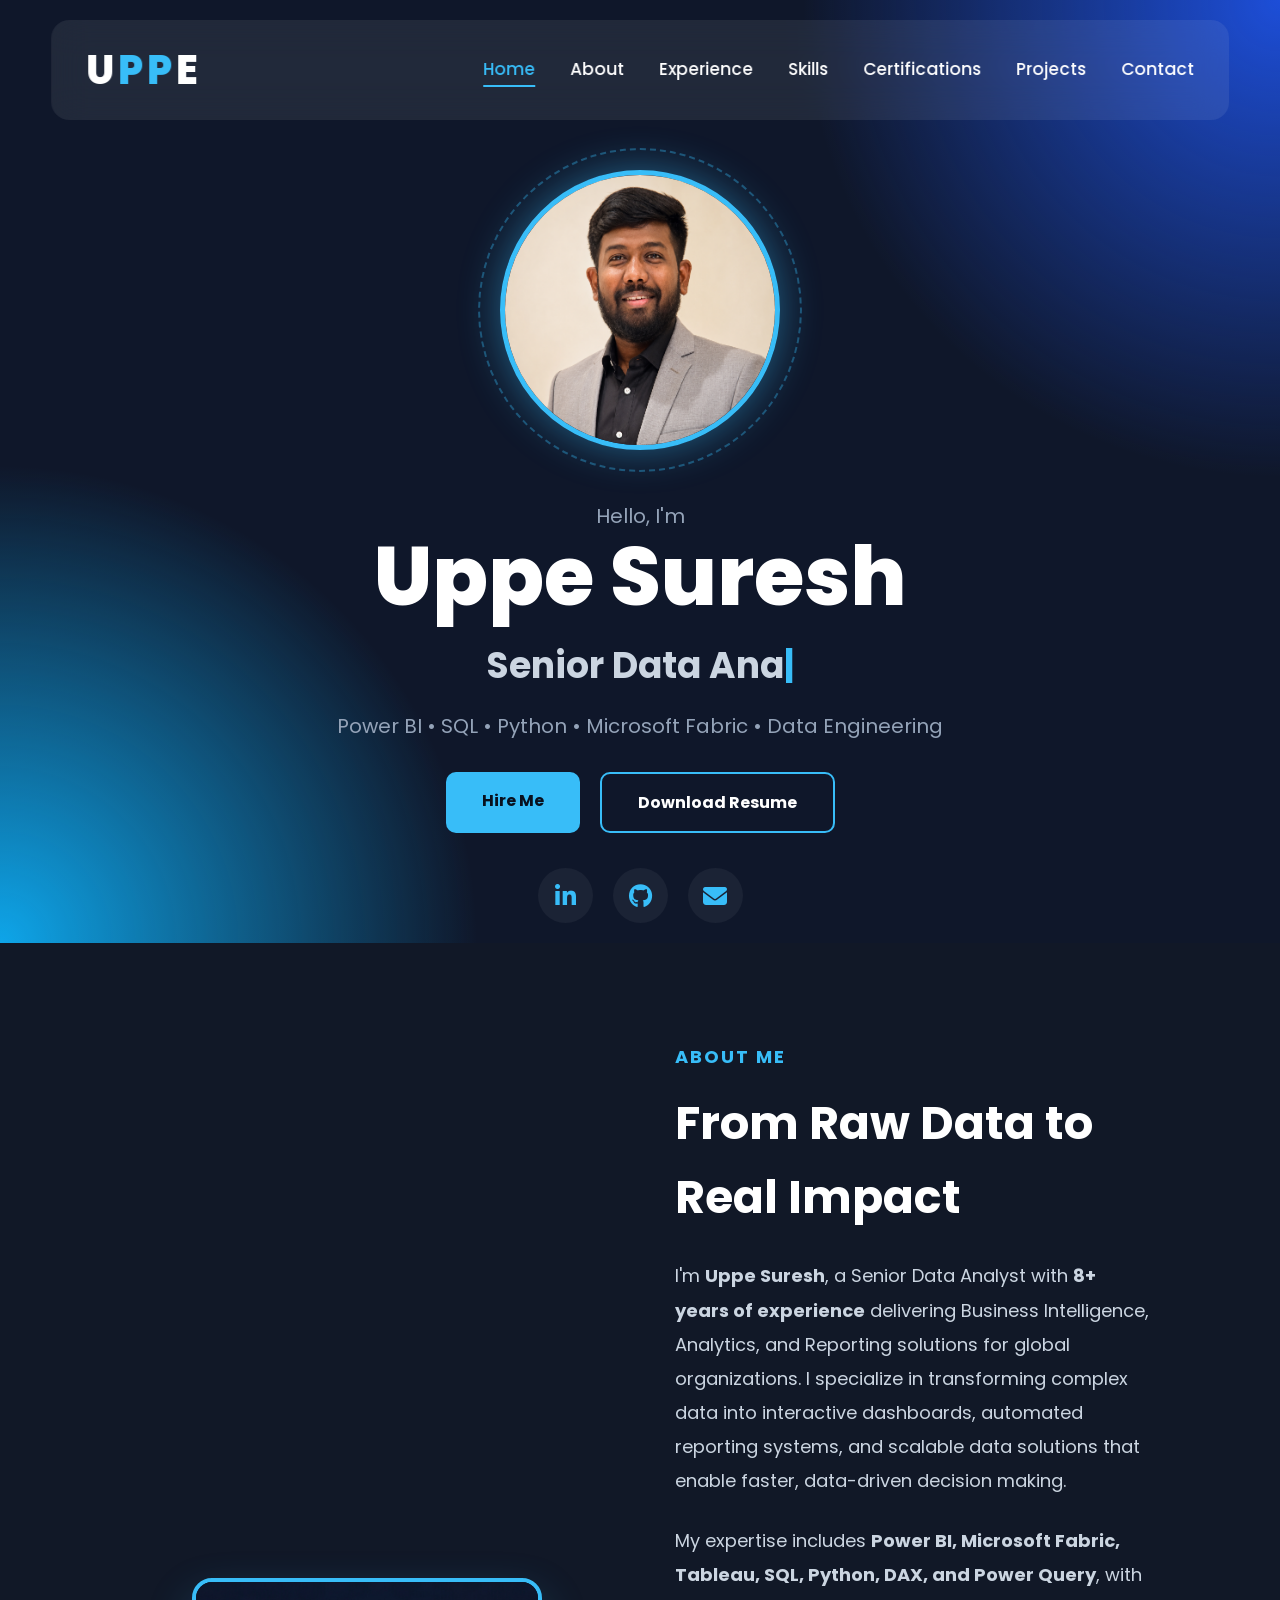
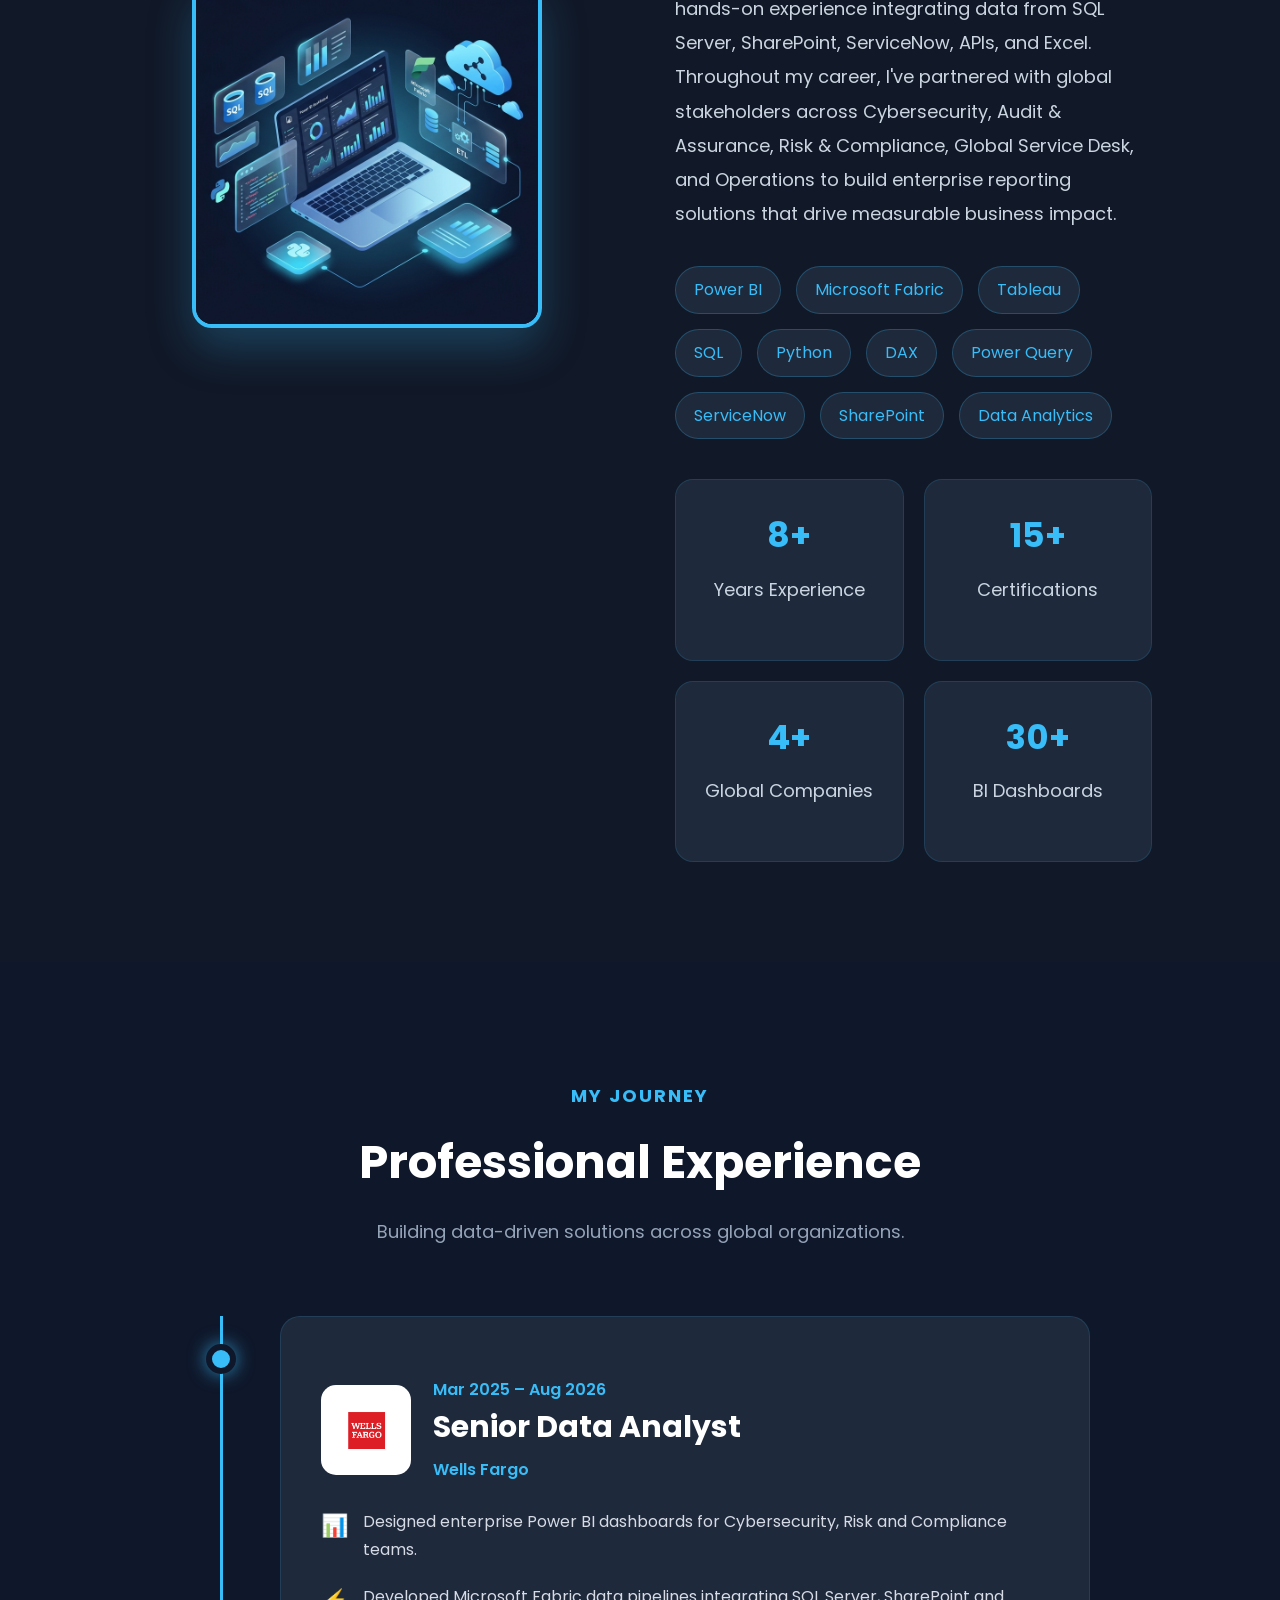
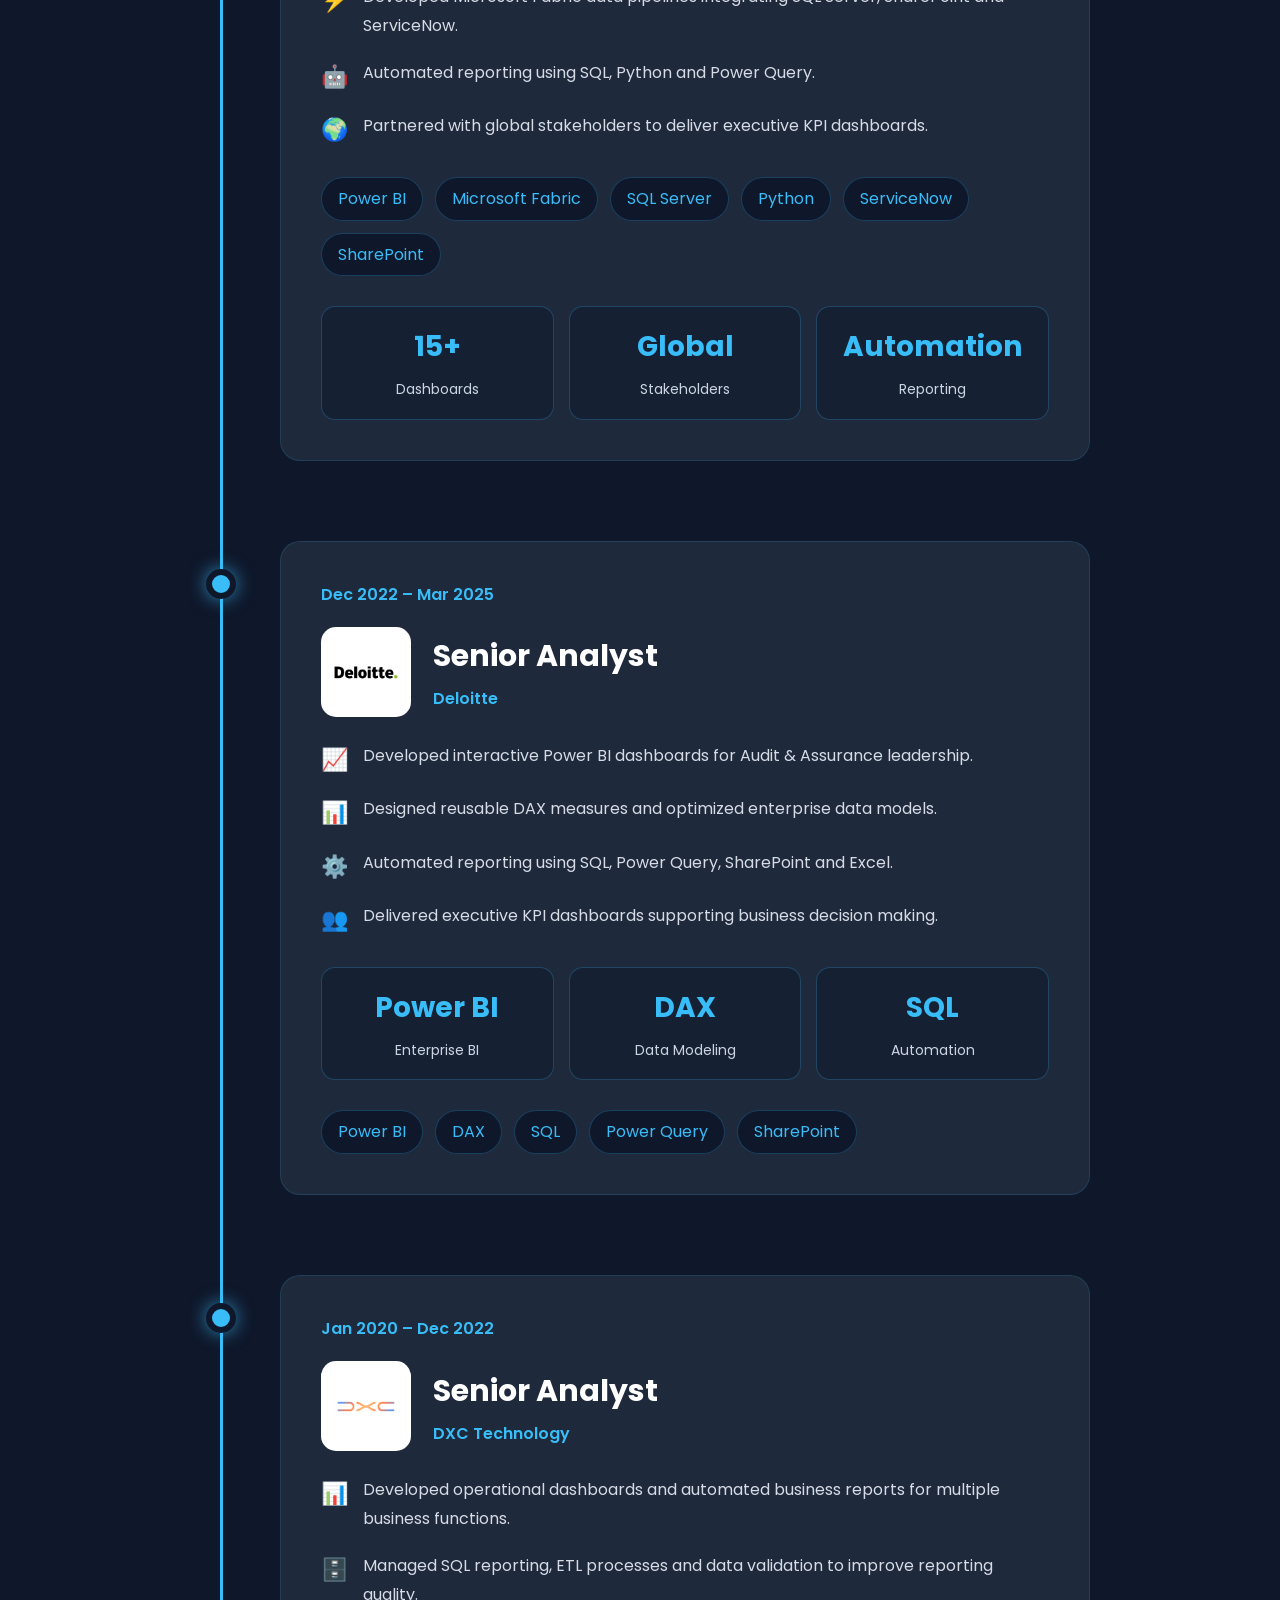
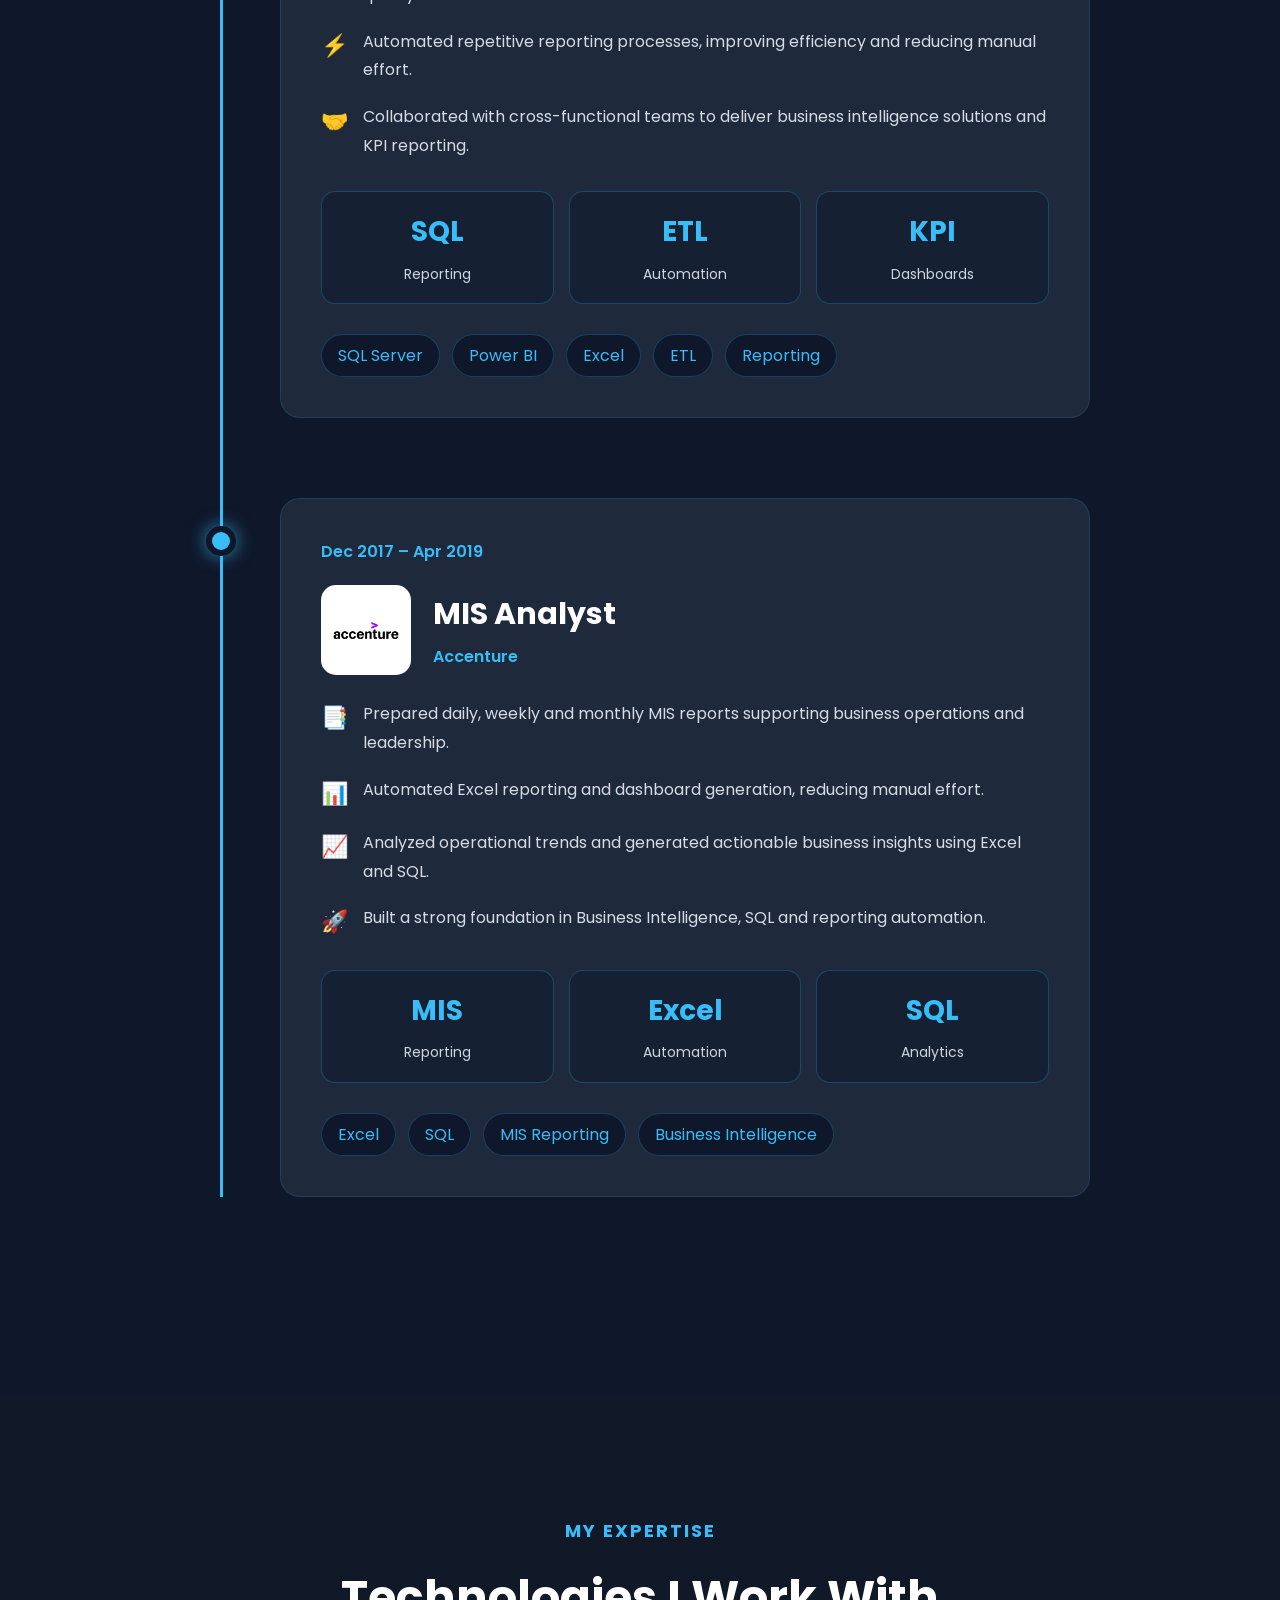
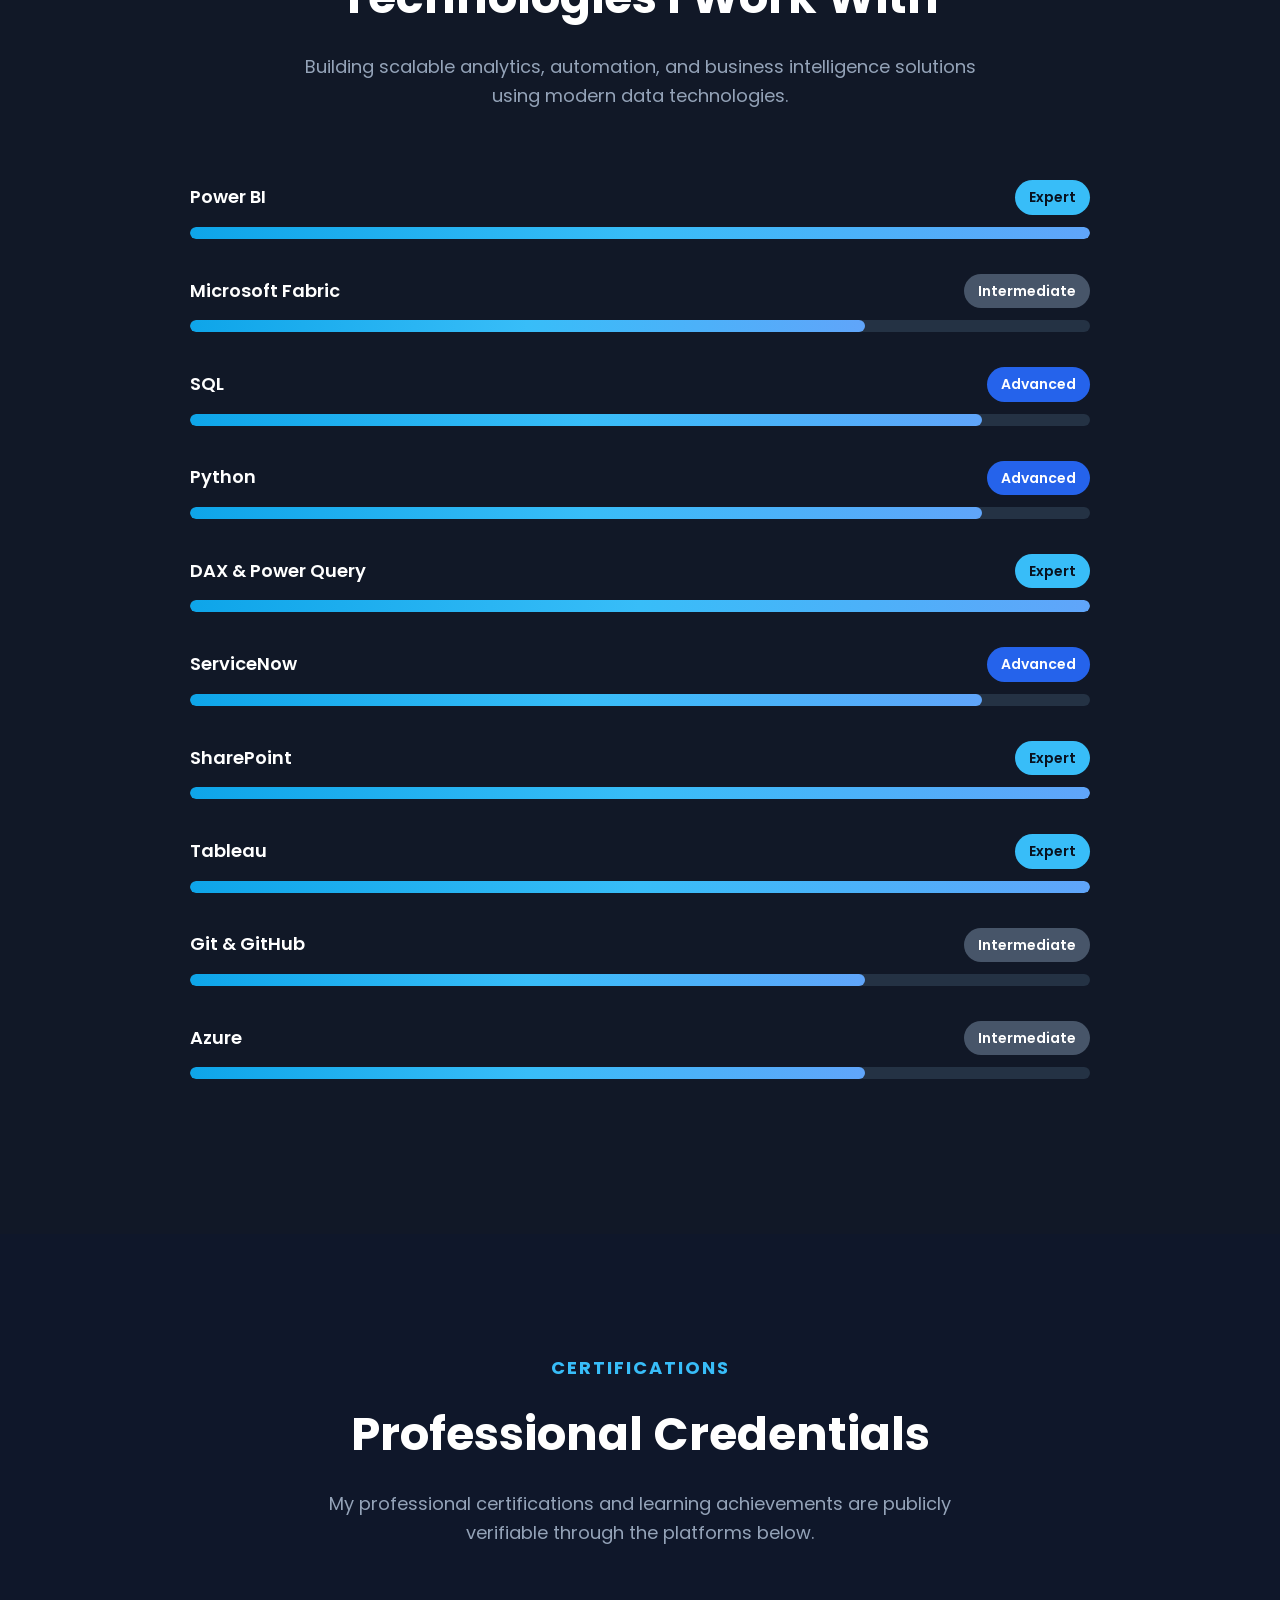
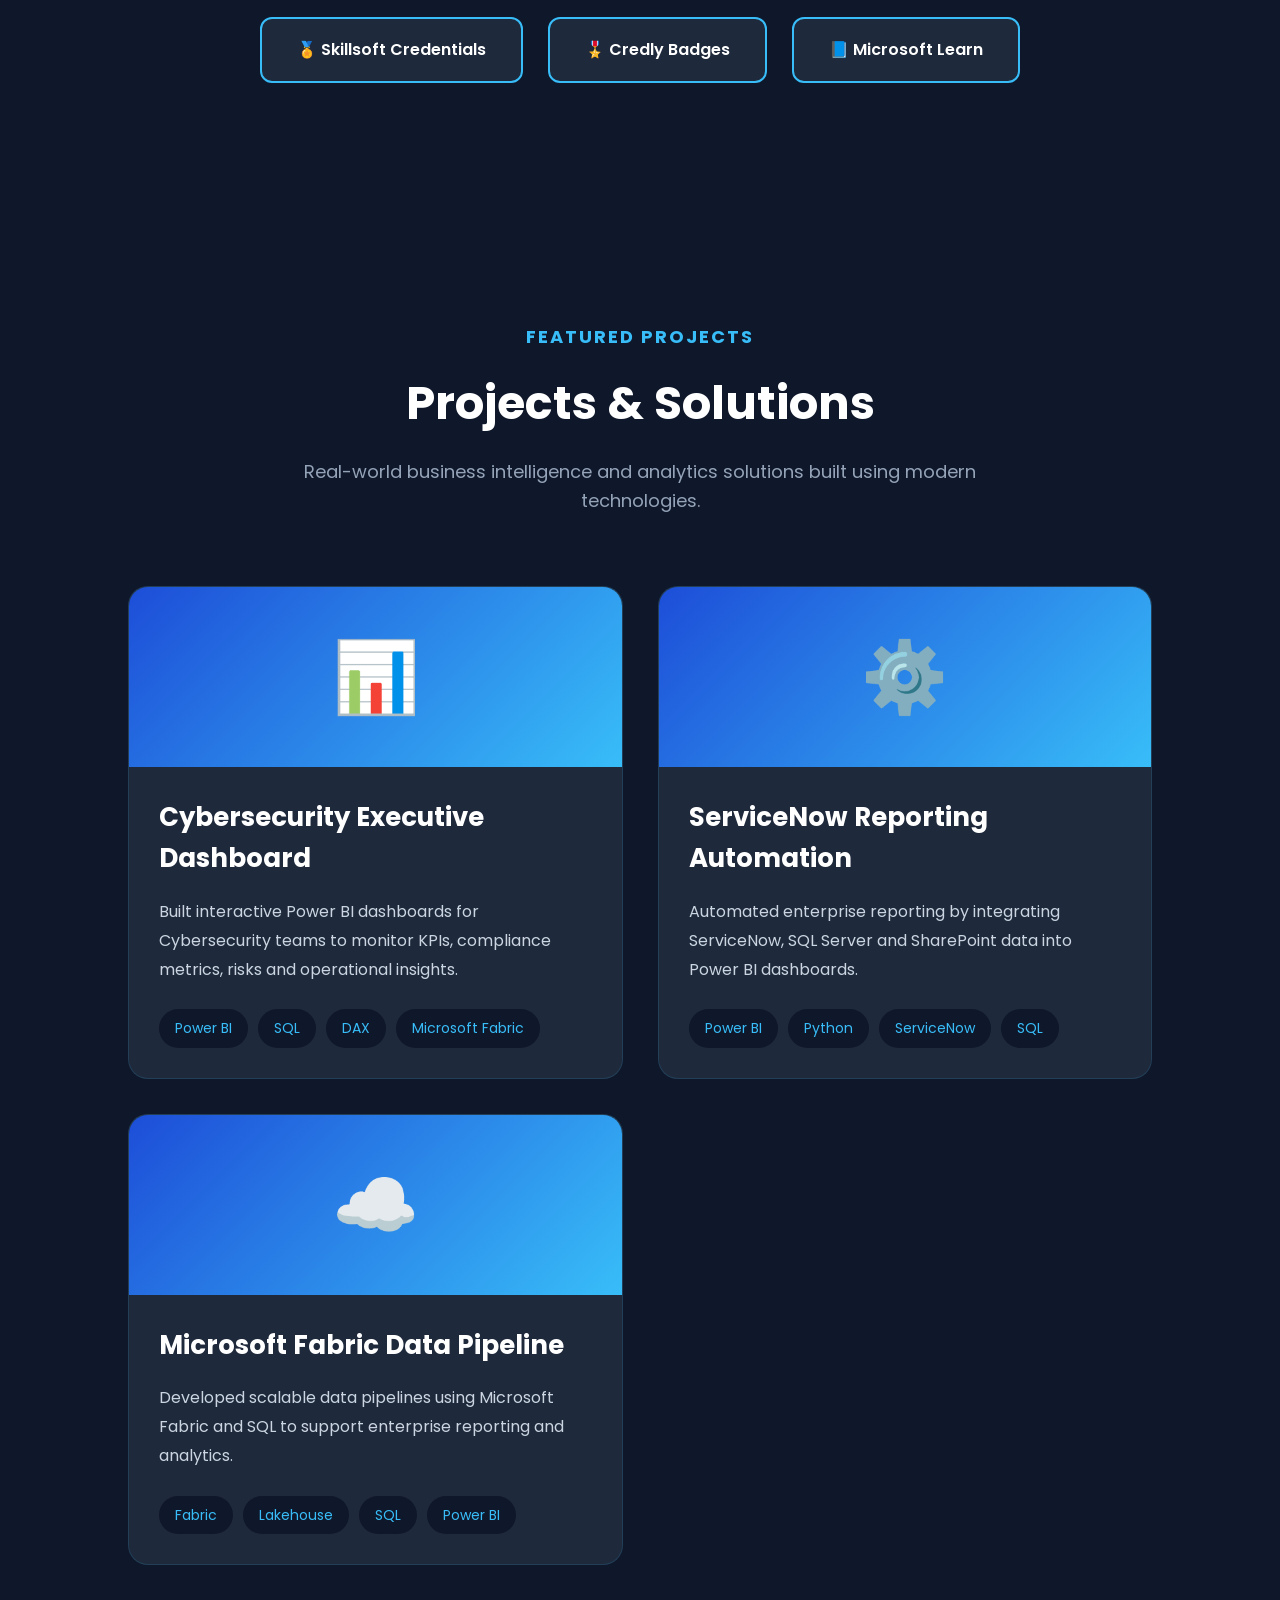
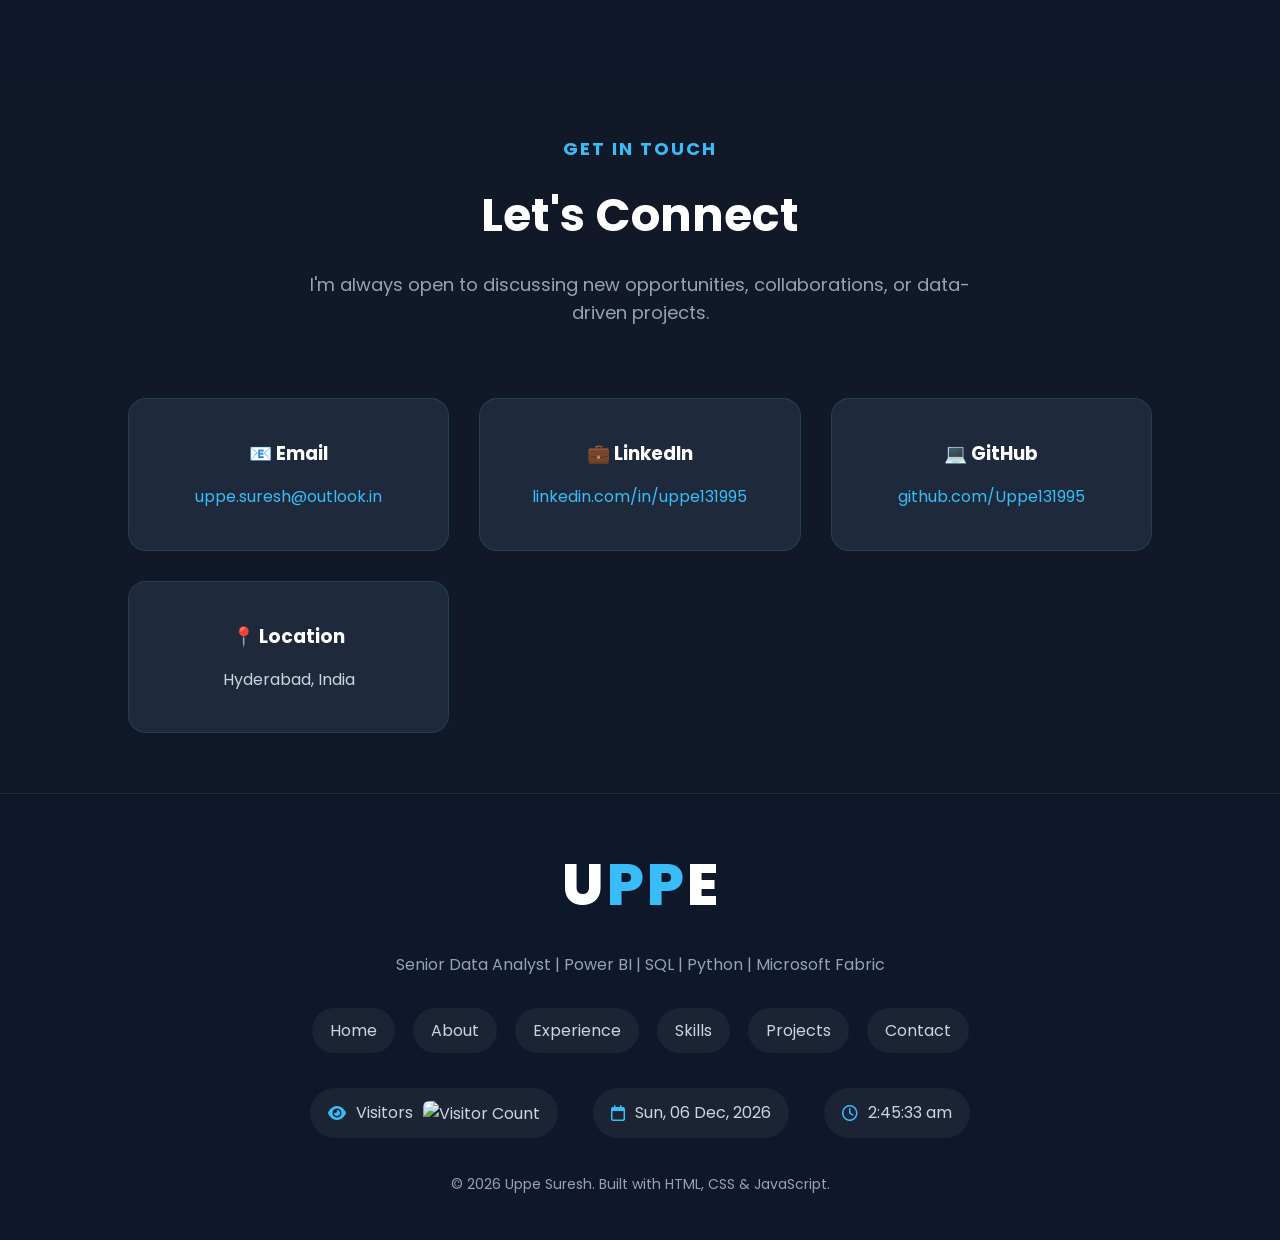
==== index.html @ 84dc4fab "Portfolio Version 2.0" ====
<!DOCTYPE html>
<html lang="en">

<head>
    <meta charset="UTF-8">
    <meta name="viewport" content="width=device-width, initial-scale=1.0">

    <title>Uppe Suresh | Senior Data Analyst | Power BI | SQL | Microsoft Fabric</title>

    <meta name="description" content="Portfolio of Uppe Suresh, Senior Data Analyst specializing in Power BI, SQL, Microsoft Fabric, Python, Tableau, and Business Intelligence.">
    <meta name="keywords" content="Power BI, SQL, Microsoft Fabric, Data Analyst, Python, Tableau, Portfolio">
    <meta name="author" content="Uppe Suresh">

    <link rel="preconnect" href="https://fonts.googleapis.com">
    <link rel="preconnect" href="https://fonts.gstatic.com" crossorigin>
    <link href="https://fonts.googleapis.com/css2?family=Poppins:wght@300;400;500;600;700;800&display=swap" rel="stylesheet">
    <link rel="stylesheet" href="https://cdn.jsdelivr.net/gh/devicons/devicon@latest/devicon.min.css">
    <link rel="stylesheet" href="assets/css/style.css">
    <link rel="stylesheet"
        href="https://cdnjs.cloudflare.com/ajax/libs/font-awesome/6.7.2/css/all.min.css">
    <link rel="stylesheet" href="assets/css/responsive.css">
    <link rel="icon" type="image/png" href="assets/images/favicon.png">

    <script src="assets/js/script.js" defer></script>
</head>

<body>

    <header id="home" class="hero">

        <nav class="navbar">

            <a href="#home" class="logo">

                <span class="letter">U</span>
                <span class="node">P</span>
                <span class="node">P</span>
                <span class="letter">E</span>

            </a>

            <ul class="nav-links">

                <li><a href="#home">Home</a></li>
                <li><a href="#about">About</a></li>
                <li><a href="#experience">Experience</a></li>
                <li><a href="#skills">Skills</a></li>
                <li><a href="#certifications">Certifications</a></li>
                <li><a href="#projects">Projects</a></li>
                <li><a href="#contact">Contact</a></li>

            </ul>
            
        </nav>

        <div class="hero-content">

            <div class="hero-image">
                <img src="assets/images/profile.png" alt="Uppe Suresh">
            </div>

            <div class="hero-text">

                <p>Hello, I'm</p>

                <h1>Uppe Suresh</h1>

                <h2>
                    <span id="typing"></span>
                </h2>
                <p>
                    Power BI • SQL • Python • Microsoft Fabric • Data Engineering
                </p>
            
                <div class="buttons">

                    <a href="#contact" class="btn">Hire Me</a>
                    <a href="assets/resume/Uppe_Suresh_Resume.pdf"
                    class="btn-outline"
                    download>
                    Download Resume
                    </a>

                </div>
                <div class="social-icons">

                    <a href="https://linkedin.com/in/uppe131995" target="_blank">
                        <i class="fab fa-linkedin-in"></i>
                    </a>

                    <a href="https://github.com/Uppe131995" target="_blank">
                        <i class="fab fa-github"></i>
                    </a>

                    <a href="mailto:uppe.suresh@outlook.in">
                        <i class="fas fa-envelope"></i>
                    </a>

                </div>

            </div>
        
        </div>

    </header>

    <section id="about" class="about">

        <div class="about-container">

            <div class="about-image">
                <img src="assets/images/about.png" alt="About">
            </div>

            <div class="about-content">

                <h5>ABOUT ME</h5>

                <h2>From Raw Data to Real Impact</h2>

                <p>
                    I'm <strong>Uppe Suresh</strong>, a Senior Data Analyst with <strong>8+ years of experience</strong> delivering Business Intelligence, Analytics, and Reporting solutions for global organizations. I specialize in transforming complex data into interactive dashboards, automated reporting systems, and scalable data solutions that enable faster, data-driven decision making.
                </p>

                <p>
                    My expertise includes <strong>Power BI, Microsoft Fabric, Tableau, SQL, Python, DAX, and Power Query</strong>, with hands-on experience integrating data from SQL Server, SharePoint, ServiceNow, APIs, and Excel. Throughout my career, I've partnered with global stakeholders across Cybersecurity, Audit & Assurance, Risk & Compliance, Global Service Desk, and Operations to build enterprise reporting solutions that drive measurable business impact.
                </p>

                <div class="skill-tags">

                    <span>Power BI</span>
                    <span>Microsoft Fabric</span>
                    <span>Tableau</span>
                    <span>SQL</span>
                    <span>Python</span>
                    <span>DAX</span>
                    <span>Power Query</span>
                    <span>ServiceNow</span>
                    <span>SharePoint</span>
                    <span>Data Analytics</span>

                </div>

                <div class="stats">

                    <div class="stat-card">
                        <h3 class="counter" data-target="8">0</h3>
                        <p>Years Experience</p>
                    </div>

                    <div class="stat-card">
                        <h3 class="counter" data-target="15">0</h3>
                        <p>Certifications</p>
                    </div>

                    <div class="stat-card">
                        <h3 class="counter" data-target="4">0</h3>
                        <p>Global Companies</p>
                    </div>

                    <div class="stat-card">
                        <h3 class="counter" data-target="30">0</h3>
                        <p>BI Dashboards</p>
                    </div>

                </div>

                </div>

                </div>

            </div>

        </div>

    </section>

        <!-- =========================
         EXPERIENCE
    ========================== -->

    <section id="experience" class="experience">

        <div class="section-title">

            <h5>MY JOURNEY</h5>

            <h2>Professional Experience</h2>

            <p>
                Building data-driven solutions across global organizations.
            </p>

        </div>

        <div class="timeline">

            <!-- Wells Fargo -->

            <div class="timeline-item">

                <div class="timeline-dot"></div>

                <div class="timeline-content">

                    <div class="company-header">

                        <img src="assets/images/companies/wellsfargo.png"
                            alt="Wells Fargo"
                            class="company-logo">

                        <div>

                            <span class="timeline-date">
                                Mar 2025 – Aug 2026
                            </span>

                            <h3>Senior Data Analyst</h3>

                            <h4>Wells Fargo</h4>

                        </div>

                    </div>

                    <div class="experience-points">

                        <div class="exp-point">

                            <span>📊</span>

                            <p>
                                Designed enterprise Power BI dashboards for Cybersecurity,
                                Risk and Compliance teams.
                            </p>

                        </div>

                        <div class="exp-point">

                            <span>⚡</span>

                            <p>
                                Developed Microsoft Fabric data pipelines integrating
                                SQL Server, SharePoint and ServiceNow.
                            </p>

                        </div>

                        <div class="exp-point">

                            <span>🤖</span>

                            <p>
                                Automated reporting using SQL, Python and Power Query.
                            </p>

                        </div>

                        <div class="exp-point">

                            <span>🌍</span>

                            <p>
                                Partnered with global stakeholders to deliver executive KPI dashboards.
                            </p>

                        </div>

                    </div>

                    <div class="tech-stack">

                        <span>Power BI</span>
                        <span>Microsoft Fabric</span>
                        <span>SQL Server</span>
                        <span>Python</span>
                        <span>ServiceNow</span>
                        <span>SharePoint</span>

                    </div>

                    <div class="experience-highlights">

                        <div class="highlight-card">

                            <h3>15+</h3>

                            <p>Dashboards</p>

                        </div>

                        <div class="highlight-card">

                            <h3>Global</h3>

                            <p>Stakeholders</p>

                        </div>

                        <div class="highlight-card">

                            <h3>Automation</h3>

                            <p>Reporting</p>

                        </div>

                    </div>

                </div>

            </div>

            <!-- Deloitte -->

            <div class="timeline-item">

                <div class="timeline-dot"></div>

                <div class="timeline-content">

                    <span class="timeline-date">
                        Dec 2022 – Mar 2025
                    </span>

                    <div class="company-header">

                        <img src="assets/images/companies/deloitte.png"
                            alt="Deloitte"
                            class="company-logo">

                        <div>

                            <h3>Senior Analyst</h3>

                            <h4>Deloitte</h4>

                        </div>

                    </div>

                    <div class="experience-points">

                        <div class="exp-point">

                            <span>📈</span>

                            <p>
                                Developed interactive Power BI dashboards for
                                Audit & Assurance leadership.
                            </p>

                        </div>

                        <div class="exp-point">

                            <span>📊</span>

                            <p>
                                Designed reusable DAX measures and optimized
                                enterprise data models.
                            </p>

                        </div>

                        <div class="exp-point">

                            <span>⚙️</span>

                            <p>
                                Automated reporting using SQL, Power Query,
                                SharePoint and Excel.
                            </p>

                        </div>

                        <div class="exp-point">

                            <span>👥</span>

                            <p>
                                Delivered executive KPI dashboards supporting
                                business decision making.
                            </p>

                        </div>

                    </div>

                    <div class="experience-highlights">

                        <div class="highlight-card">

                            <h3>Power BI</h3>

                            <p>Enterprise BI</p>

                        </div>

                        <div class="highlight-card">

                            <h3>DAX</h3>

                            <p>Data Modeling</p>

                        </div>

                        <div class="highlight-card">

                            <h3>SQL</h3>

                            <p>Automation</p>

                        </div>

                    </div>

                    <div class="tech-stack">

                        <span>Power BI</span>
                        <span>DAX</span>
                        <span>SQL</span>
                        <span>Power Query</span>
                        <span>SharePoint</span>

                    </div>

                </div>

            </div>

            <!-- DXC Technology -->

            <div class="timeline-item">

                <div class="timeline-dot"></div>

                <div class="timeline-content">

                    <span class="timeline-date">
                        Jan 2020 – Dec 2022
                    </span>

                    <div class="company-header">

                        <img src="assets/images/companies/dxc.png"
                            alt="DXC Technology"
                            class="company-logo">

                        <div>

                            <h3>Senior Analyst</h3>

                            <h4>DXC Technology</h4>

                        </div>

                    </div>

                                        <div class="experience-points">

                        <div class="exp-point">

                            <span>📊</span>

                            <p>
                                Developed operational dashboards and automated business reports
                                for multiple business functions.
                            </p>

                        </div>

                        <div class="exp-point">

                            <span>🗄️</span>

                            <p>
                                Managed SQL reporting, ETL processes and data validation
                                to improve reporting quality.
                            </p>

                        </div>

                        <div class="exp-point">

                            <span>⚡</span>

                            <p>
                                Automated repetitive reporting processes, improving
                                efficiency and reducing manual effort.
                            </p>

                        </div>

                        <div class="exp-point">

                            <span>🤝</span>

                            <p>
                                Collaborated with cross-functional teams to deliver
                                business intelligence solutions and KPI reporting.
                            </p>

                        </div>

                    </div>

                    <div class="experience-highlights">

                        <div class="highlight-card">

                            <h3>SQL</h3>

                            <p>Reporting</p>

                        </div>

                        <div class="highlight-card">

                            <h3>ETL</h3>

                            <p>Automation</p>

                        </div>

                        <div class="highlight-card">

                            <h3>KPI</h3>

                            <p>Dashboards</p>

                        </div>

                    </div>

                    <div class="tech-stack">

                        <span>SQL Server</span>
                        <span>Power BI</span>
                        <span>Excel</span>
                        <span>ETL</span>
                        <span>Reporting</span>

                    </div>

                </div>

            </div>

            <!-- Accenture -->

            <div class="timeline-item">

                <div class="timeline-dot"></div>

                <div class="timeline-content">

                    <span class="timeline-date">
                        Dec 2017 – Apr 2019
                    </span>

                    <div class="company-header">

                        <img src="assets/images/companies/accenture.png"
                            alt="Accenture"
                            class="company-logo">

                        <div>

                            <h3>MIS Analyst</h3>

                            <h4>Accenture</h4>

                        </div>

                    </div>

                    <div class="experience-points">

                        <div class="exp-point">

                            <span>📑</span>

                            <p>
                                Prepared daily, weekly and monthly MIS reports supporting
                                business operations and leadership.
                            </p>

                        </div>

                        <div class="exp-point">

                            <span>📊</span>

                            <p>
                                Automated Excel reporting and dashboard generation,
                                reducing manual effort.
                            </p>

                        </div>

                        <div class="exp-point">

                            <span>📈</span>

                            <p>
                                Analyzed operational trends and generated actionable
                                business insights using Excel and SQL.
                            </p>

                        </div>

                        <div class="exp-point">

                            <span>🚀</span>

                            <p>
                                Built a strong foundation in Business Intelligence,
                                SQL and reporting automation.
                            </p>

                        </div>

                    </div>

                    <div class="experience-highlights">

                        <div class="highlight-card">

                            <h3>MIS</h3>

                            <p>Reporting</p>

                        </div>

                        <div class="highlight-card">

                            <h3>Excel</h3>

                            <p>Automation</p>

                        </div>

                        <div class="highlight-card">

                            <h3>SQL</h3>

                            <p>Analytics</p>

                        </div>

                    </div>

                    <div class="tech-stack">

                        <span>Excel</span>
                        <span>SQL</span>
                        <span>MIS Reporting</span>
                        <span>Business Intelligence</span>

                    </div>

                </div>

            </div>

        </div>

    </section>

    <section id="skills" class="skills">

        <div class="section-title">
            <h5>MY EXPERTISE</h5>
            <h2>Technologies I Work With</h2>
            <p>
                Building scalable analytics, automation, and business intelligence solutions using modern data technologies.
            </p>
        </div>

        <div class="skills-container">

            <div class="skill">
                <div class="skill-info">
                    <span>Power BI</span>
                    <span class="level expert">Expert</span>
                </div>
                <div class="progress">
                    <div class="progress-bar expert"></div>
                </div>
            </div>

            <div class="skill">
                <div class="skill-info">
                    <span>Microsoft Fabric</span>
                    <span class="level intermediate">Intermediate</span>
                </div>
                <div class="progress">
                    <div class="progress-bar intermediate"></div>
                </div>
            </div>

            <div class="skill">
                <div class="skill-info">
                    <span>SQL</span>
                    <span class="level advanced">Advanced</span>
                </div>
                <div class="progress">
                    <div class="progress-bar advanced"></div>
                </div>
            </div>

            <div class="skill">
                <div class="skill-info">
                    <span>Python</span>
                    <span class="level advanced">Advanced</span>
                </div>
                <div class="progress">
                    <div class="progress-bar advanced"></div>
                </div>
            </div>

            <div class="skill">
                <div class="skill-info">
                    <span>DAX & Power Query</span>
                    <span class="level expert">Expert</span>
                </div>
                <div class="progress">
                    <div class="progress-bar expert"></div>
                </div>
            </div>

            <div class="skill">
                <div class="skill-info">
                    <span>ServiceNow</span>
                    <span class="level advanced">Advanced</span>
                </div>
                <div class="progress">
                    <div class="progress-bar advanced"></div>
                </div>
            </div>

            <div class="skill">
                <div class="skill-info">
                    <span>SharePoint</span>
                    <span class="level expert">Expert</span>
                </div>
                <div class="progress">
                    <div class="progress-bar expert"></div>
                </div>
            </div>

            <div class="skill">
                <div class="skill-info">
                    <span>Tableau</span>
                    <span class="level expert">Expert</span>
                </div>
                <div class="progress">
                    <div class="progress-bar expert"></div>
                </div>
            </div>

            <div class="skill">
                <div class="skill-info">
                    <span>Git & GitHub</span>
                    <span class="level intermediate">Intermediate</span>
                </div>
                <div class="progress">
                    <div class="progress-bar intermediate"></div>
                </div>
            </div>

            <div class="skill">
                <div class="skill-info">
                    <span>Azure</span>
                    <span class="level intermediate">Intermediate</span>
                </div>
                <div class="progress">
                    <div class="progress-bar intermediate"></div>
                </div>
            </div>

        </div>

    </section>

    <section id="certifications" class="certifications">

        <div class="section-title">

            <h5>CERTIFICATIONS</h5>

            <h2>Professional Credentials</h2>

            <p>
                My professional certifications and learning achievements are publicly verifiable through the platforms below.
            </p>

        </div>

        <div class="cert-buttons">

            <a href="https://skillsoft.digitalbadges.skillsoft.com/profile/uppe131995/wallet"
            target="_blank"
            class="cert-btn">
                🏅 Skillsoft Credentials
            </a>

            <a href="https://www.credly.com/users/uppe131995/badges/credly"
            target="_blank"
            class="cert-btn">
                🎖️ Credly Badges
            </a>

            <a href="YOUR_MICROSOFT_LEARN_LINK"
            target="_blank"
            class="cert-btn">
                📘 Microsoft Learn
            </a>

        </div>

    </section>


<!--
        <div class="tech-grid">

            <div class="tech-card">
                <img src="assets/icons/powerbi.svg" alt="Power BI">
                <h4>Power BI</h4>
            </div>

            <div class="tech-card">
                <img src="assets/icons/fabric.svg" alt="Microsoft Fabric">
                <h4>Microsoft Fabric</h4>
            </div>

            <div class="tech-card">
                <img src="assets/icons/sql.svg" alt="SQL">
                <h4>SQL Server</h4>
            </div>

            <div class="tech-card">
                <img src="assets/icons/python.svg" alt="Python">
                <h4>Python</h4>
            </div>

            <div class="tech-card">
                <img src="assets/icons/tableau.svg" alt="Tableau">
                <h4>Tableau</h4>
            </div>

            <div class="tech-card">
                <img src="assets/icons/servicenow.svg" alt="ServiceNow">
                <h4>ServiceNow</h4>
            </div>

            <div class="tech-card">
                <img src="assets/icons/sharepoint.svg" alt="SharePoint">
                <h4>SharePoint</h4>
            </div>

            <div class="tech-card">
                <img src="assets/icons/github.svg" alt="GitHub">
                <h4>GitHub</h4>
            </div>

        </div>
-->

    <section id="projects" class="projects">

        <div class="section-title">
            <h5>FEATURED PROJECTS</h5>
            <h2>Projects & Solutions</h2>
            <p>
                Real-world business intelligence and analytics solutions built using modern technologies.
            </p>
        </div>

        <div class="projects-grid">

            <div class="project-card">

                <div class="project-image">
                    📊
                </div>

                <div class="project-content">

                    <h3>Cybersecurity Executive Dashboard</h3>

                    <p>
                        Built interactive Power BI dashboards for Cybersecurity teams to monitor KPIs, compliance metrics, risks and operational insights.
                    </p>

                    <div class="project-tags">
                        <span>Power BI</span>
                        <span>SQL</span>
                        <span>DAX</span>
                        <span>Microsoft Fabric</span>
                    </div>

                </div>

            </div>

            <div class="project-card">

                <div class="project-image">
                    ⚙️
                </div>

                <div class="project-content">

                    <h3>ServiceNow Reporting Automation</h3>

                    <p>
                        Automated enterprise reporting by integrating ServiceNow, SQL Server and SharePoint data into Power BI dashboards.
                    </p>

                    <div class="project-tags">
                        <span>Power BI</span>
                        <span>Python</span>
                        <span>ServiceNow</span>
                        <span>SQL</span>
                    </div>

                </div>

            </div>

            <div class="project-card">

                <div class="project-image">
                    ☁️
                </div>

                <div class="project-content">

                    <h3>Microsoft Fabric Data Pipeline</h3>

                    <p>
                        Developed scalable data pipelines using Microsoft Fabric and SQL to support enterprise reporting and analytics.
                    </p>

                    <div class="project-tags">
                        <span>Fabric</span>
                        <span>Lakehouse</span>
                        <span>SQL</span>
                        <span>Power BI</span>
                    </div>

                </div>

            </div>

        </div>

    </section>

    <section id="contact" class="contact">

        <div class="section-title">

            <h5>GET IN TOUCH</h5>

            <h2>Let's Connect</h2>

            <p>
                I'm always open to discussing new opportunities, collaborations, or data-driven projects.
            </p>

        </div>

        <div class="contact-container">

            <div class="contact-card">

                <h3>📧 Email</h3>

                   <a href="mailto:uppe.suresh@outlook.in">
                        uppe.suresh@outlook.in
                    </a>

            </div>

            <div class="contact-card">

                <h3>💼 LinkedIn</h3>

                    <a href="https://linkedin.com/in/uppe131995" target="_blank">
                        linkedin.com/in/uppe131995
                    </a>

            </div>

            <div class="contact-card">

                <h3>💻 GitHub</h3>

                    <a href="https://github.com/Uppe131995" target="_blank">
                        github.com/Uppe131995
                    </a>

            </div>

            <div class="contact-card">

                <h3>📍 Location</h3>

                <p>
                    Hyderabad, India
                </p>

            </div>

        </div>

    </section>

    <footer>

        <div class="footer-content">

            <div class="footer-logo">

                <span class="letter">U</span>

                <span class="letter node">P</span>

                <span class="letter node">P</span>

                <span class="letter">E</span>

            </div>

            <p>
                Senior Data Analyst | Power BI | SQL | Python | Microsoft Fabric
            </p>

            <div class="footer-links">

                <a href="#home">Home</a>
                <a href="#about">About</a>
                <a href="#experience">Experience</a>
                <a href="#skills">Skills</a>
                <a href="#projects">Projects</a>
                <a href="#contact">Contact</a>

            </div>
            
            <div class="footer-status">

                <div class="status-item">

                    <i class="fa-solid fa-eye"></i>

                    <span>Visitors</span>

                    <img
                        src="https://visitor-badge.laobi.icu/badge?page_id=uppe.online"
                        alt="Visitor Count">

                </div>

                <div class="status-item">

                    <i class="fa-regular fa-calendar"></i>

                    <span id="currentDate"></span>

                </div>

                <div class="status-item">

                    <i class="fa-regular fa-clock"></i>

                    <span id="currentTime"></span>

                </div>

            </div>


            <p class="copyright">

                © 2026 Uppe Suresh. Built with HTML, CSS & JavaScript.

            </p>

        </div>

    </footer>

<button id="topBtn">
    ↑
</button>

</body>

<div id="loader">

    <div class="loader-logo">UPPE</div>

    <div class="loader-bar">
        <div class="loader-progress"></div>
    </div>

</div>

</html>
---- assets/css/style.css ----
/* ===================================================
   RESET
=================================================== */

*{
    margin:0;
    padding:0;
    box-sizing:border-box;
}

html{
    scroll-behavior:smooth;
    scroll-padding-top:90px;
}

body{
    font-family:'Poppins',sans-serif;
    background:#0f172a;
    color:#fff;
    overflow-x:hidden;
    line-height:1.6;
}

img{
    max-width:100%;
    display:block;
}

a{
    text-decoration:none;
}

ul{
    list-style:none;
}

/* ===================================================
   NAVIGATION
=================================================== */

nav{

    position:fixed;

    top:20px;
    left:50%;

    transform:translateX(-50%);

    width:92%;
    max-width:1180px;

    padding:18px 35px;

    display:flex;
    justify-content:space-between;
    align-items:center;

    background:rgba(255,255,255,.08);

    backdrop-filter:blur(18px);

    border-radius:18px;

    z-index:1000;

    transition:all .35s ease;

}

nav.scrolled{

    background:rgba(15,23,42,.95);

    box-shadow:0 12px 30px rgba(0,0,0,.35);

}

.logo{

    display:flex;

    align-items:center;

    gap:4px;

    font-size:40px;

    font-weight:800;

    color:#fff;

}

.letter{

    transition:.4s;

}

.node{

    color:#38bdf8;

    transition:.4s;

}

.logo:hover{

    text-shadow:
        0 0 10px #38bdf8,
        0 0 20px #38bdf8,
        0 0 40px #38bdf8;

}

.logo:hover .node{

    transform:rotate(360deg);

    color:#fff;

}

.nav-links{

    display:flex;

    align-items:center;

    gap:35px;

}

.nav-links a{

    color:#fff;

    font-size:17px;

    font-weight:500;

    position:relative;

    transition:.3s;

}

.nav-links a:hover,
.nav-links a.active{

    color:#38bdf8;

}

.nav-links a::after{

    content:"";

    position:absolute;

    left:0;

    bottom:-6px;

    width:0;

    height:2px;

    background:#38bdf8;

    transition:.3s;

}

.nav-links a:hover::after,
.nav-links a.active::after{

    width:100%;

}

/* ===================================================
   HERO
=================================================== */

.hero{

    min-height:100vh;

    padding-top:140px;

    background:

    radial-gradient(circle at top right,#1d4ed8 0%,transparent 30%),

    radial-gradient(circle at bottom left,#0ea5e9 0%,transparent 30%),

    #0f172a;

}

.hero-content{

    min-height:85vh;

    display:flex;

    flex-direction:column;

    justify-content:center;

    align-items:center;

    text-align:center;

    gap:25px;

    padding:20px;

}

.hero-image{

    position:relative;

    width:300px;

    height:300px;

    display:flex;

    justify-content:center;

    align-items:center;

}

.hero-image::before{

    content:"";

    position:absolute;

    width:320px;

    height:320px;

    border-radius:50%;

    border:2px dashed rgba(56,189,248,.35);

    animation:rotate 18s linear infinite;

}

.hero-image img{

    width:280px;

    height:280px;

    object-fit:cover;

    border-radius:50%;

    border:5px solid #38bdf8;

    box-shadow:0 0 40px rgba(56,189,248,.45);

    transition:.35s;

    position:relative;

    z-index:2;

}

.hero-image img:hover{

    transform:scale(1.05);

    box-shadow:0 0 65px rgba(56,189,248,.65);

}

.hero-text{

    max-width:850px;

}

.hero-text h1{

    font-size:82px;

    line-height:1.1;

    font-weight:800;

}

.hero-text h2{

    margin-top:15px;

    font-size:36px;

    color:#cbd5e1;

}

.hero-text p{

    margin-top:15px;

    color:#94a3b8;

    font-size:20px;

}



/* ===================================================
   BUTTONS
=================================================== */

.buttons{

    display:flex;

    justify-content:center;

    gap:20px;

    flex-wrap:wrap;

    margin-top:30px;

}

.btn,
.btn-outline{

    padding:16px 36px;

    border-radius:10px;

    font-weight:700;

    transition:.35s;

}

.btn{

    background:#38bdf8;

    color:#08111f;

}

.btn:hover{

    transform:translateY(-5px);

    box-shadow:0 10px 30px rgba(56,189,248,.35);

}

.btn-outline{

    border:2px solid #38bdf8;

    color:#fff;

}

.btn-outline:hover{

    background:#38bdf8;

    color:#08111f;

}

/* ===================================================
   SOCIAL
=================================================== */

.social-icons{

    display:flex;

    justify-content:center;

    gap:20px;

    margin-top:35px;

}

.social-icons a{

    width:55px;

    height:55px;

    display:flex;

    justify-content:center;

    align-items:center;

    border-radius:50%;

    background:rgba(255,255,255,.05);

    color:#38bdf8;

    font-size:24px;

    transition:.3s;

}

.social-icons a:hover{

    background:#38bdf8;

    color:#08111f;

    transform:translateY(-5px);

    box-shadow:0 12px 25px rgba(56,189,248,.35);

}

/* ===================================================
   ANIMATIONS
=================================================== */

@keyframes rotate{

    from{
        transform:rotate(0deg);
    }

    to{
        transform:rotate(360deg);
    }

}

@keyframes blink{

    50%{
        opacity:0;
    }

}

#typing::after{

    content:"|";

    color:#38bdf8;

    animation:blink .8s infinite;

}

/* ===================================================
   ABOUT SECTION
=================================================== */

.about{

    padding:100px 10%;

    background:#111827;

}

.about-container{

    max-width:1200px;

    margin:auto;

    display:flex;

    justify-content:space-between;

    align-items:center;

    gap:70px;

    flex-wrap:wrap;

}

.about-image{

    flex:1;

    display:flex;

    justify-content:center;

}

.about-image img{

    width:350px;

    border-radius:20px;

    border:4px solid #38bdf8;

    box-shadow:0 20px 45px rgba(56,189,248,.25);

    transition:.35s;

}

.about-image img:hover{

    transform:scale(1.03);

}

.about-content{

    flex:1;

    min-width:320px;

}

.about-content h5{

    color:#38bdf8;

    font-size:18px;

    letter-spacing:2px;

    margin-bottom:15px;

}

.about-content h2{

    font-size:46px;

    margin-bottom:25px;

}

.about-content p{

    color:#cbd5e1;

    font-size:18px;

    line-height:1.9;

    margin-bottom:25px;

}

/* ===================================================
   SKILL TAGS
=================================================== */

.skill-tags{

    display:flex;

    flex-wrap:wrap;

    gap:15px;

    margin:35px 0;

}

.skill-tags span{

    padding:10px 18px;

    border-radius:30px;

    background:#1e293b;

    color:#38bdf8;

    border:1px solid rgba(56,189,248,.25);

    transition:.3s;

}

.skill-tags span:hover{

    background:#38bdf8;

    color:#08111f;

    transform:translateY(-3px);

}

/* ===================================================
   STATS
=================================================== */

.stats{

    display:grid;

    grid-template-columns:repeat(2,1fr);

    gap:20px;

    margin-top:40px;

}

.stat-card{

    background:#1e293b;

    padding:28px;

    text-align:center;

    border-radius:18px;

    transition:.35s;

    border:1px solid rgba(56,189,248,.15);

}

.stat-card:hover{

    transform:translateY(-8px);

    border-color:#38bdf8;

    box-shadow:0 15px 35px rgba(56,189,248,.20);

}

.stat-card h3{

    color:#38bdf8;

    font-size:34px;

    margin-bottom:10px;

}

.stat-card p{

    color:#cbd5e1;

}

/* ===================================================
   SECTION TITLE
=================================================== */

.section-title{

    text-align:center;

    margin-bottom:70px;

}

.section-title h5{

    color:#38bdf8;

    font-size:18px;

    letter-spacing:2px;

    margin-bottom:15px;

}

.section-title h2{

    font-size:46px;

    margin-bottom:18px;

}

.section-title p{

    color:#94a3b8;

    font-size:18px;

    max-width:700px;

    margin:auto;

}

/* ===================================================
   EXPERIENCE
=================================================== */

.experience{

    padding:120px 10%;

    background:#0f172a;

}

.timeline{

    max-width:900px;

    margin:auto;

    position:relative;

}

.timeline::before{

    content:"";

    position:absolute;

    left:30px;

    top:0;

    width:3px;

    height:100%;

    background:#38bdf8;

}

.timeline-item{

    position:relative;

    padding-left:90px;

    margin-bottom:80px;

}

.timeline-dot{

    position:absolute;

    left:16px;

    top:28px;

    width:30px;

    height:30px;

    background:#38bdf8;

    border-radius:50%;

    border:6px solid #0f172a;

    box-shadow:0 0 18px rgba(56,189,248,.7);

}

.timeline-content{

    background:#1e293b;

    padding:40px;

    border-radius:20px;

    border:1px solid rgba(56,189,248,.15);

    transition:.35s;

    position:relative;

    overflow:hidden;

}

.timeline-content::before{

    content:"";

    position:absolute;

    left:0;

    top:0;

    width:5px;

    height:100%;

    background:#38bdf8;

    transform:scaleY(0);

    transform-origin:top;

    transition:.35s;

}

.timeline-content:hover::before{

    transform:scaleY(1);

}

.timeline-content:hover{

    transform:translateY(-10px);

    border-color:#38bdf8;

    box-shadow:0 20px 50px rgba(56,189,248,.25);

}

.timeline-date{

    color:#38bdf8;

    font-weight:600;

}

.company-header{

    display:flex;

    align-items:center;

    gap:22px;

    margin:20px 0 25px;

}

.company-logo{

    width:90px;

    height:90px;

    object-fit:contain;

    background:#fff;

    padding:12px;

    border-radius:15px;

}

.company-header h3{

    font-size:30px;

}

.company-header h4{

    color:#38bdf8;

    margin-top:6px;

    font-weight:600;

}

.experience-points{

    margin-top:25px;

}

.exp-point{

    display:flex;

    gap:15px;

    margin-bottom:18px;

    align-items:flex-start;

}

.exp-point span{

    font-size:22px;

}

.exp-point p{

    color:#d6dbe6;

    line-height:1.8;

}

.tech-stack{

    display:flex;

    flex-wrap:wrap;

    gap:12px;

    margin-top:30px;

}

.tech-stack span{

    padding:8px 16px;

    border-radius:25px;

    background:#0f172a;

    color:#38bdf8;

    border:1px solid rgba(56,189,248,.25);

    transition:.3s;

}

.tech-stack span:hover{

    background:#38bdf8;

    color:#08111f;

}

.experience-highlights{

    display:flex;

    gap:15px;

    margin-top:30px;

    flex-wrap:wrap;

}

.highlight-card{

    flex:1;

    min-width:120px;

    background:#162033;

    border:1px solid rgba(56,189,248,.25);

    border-radius:14px;

    padding:18px;

    text-align:center;

    transition:.3s;

}

.highlight-card:hover{

    transform:translateY(-5px);

    border-color:#38bdf8;

}

.highlight-card h3{

    color:#38bdf8;

    font-size:28px;

    margin-bottom:8px;

}

.highlight-card p{

    color:#cbd5e1;

    font-size:14px;

}

/* ===================================================
   SKILLS
=================================================== */

.skills{

    padding:120px 10%;

    background:#111827;

}

.skills-container{

    max-width:900px;

    margin:60px auto 0;

}

.skill{

    margin-bottom:35px;

}

.skill-info{

    display:flex;

    justify-content:space-between;

    align-items:center;

    margin-bottom:12px;

    font-size:18px;

    font-weight:600;

}

.progress{

    width:100%;

    height:12px;

    background:#243244;

    border-radius:30px;

    overflow:hidden;

}

.progress-bar{

    width:0;

    height:100%;

    border-radius:30px;

    background:linear-gradient(
        90deg,
        #0ea5e9,
        #38bdf8,
        #60a5fa
    );

    transition:width 1.5s ease;

}

.progress-bar.expert.animate{

    width:100%;

}

.progress-bar.advanced.animate{

    width:88%;

}

.progress-bar.intermediate.animate{

    width:75%;

}

.level{

    padding:6px 14px;

    border-radius:20px;

    font-size:14px;

    font-weight:600;

}

.level.expert{

    background:#38bdf8;

    color:#08111f;

}

.level.advanced{

    background:#2563eb;

    color:#fff;

}

.level.intermediate{

    background:#475569;

    color:#fff;

}

/* ===================================================
   TECHNOLOGY GRID
=================================================== */

.tech-grid{

    margin-top:80px;

    display:grid;

    grid-template-columns:repeat(auto-fit,minmax(180px,1fr));

    gap:25px;

}

.tech-card{

    background:#1e293b;

    padding:35px 20px;

    border-radius:18px;

    text-align:center;

    border:1px solid rgba(56,189,248,.15);

    transition:.35s;

}

.tech-card:hover{

    transform:translateY(-10px);

    border-color:#38bdf8;

    box-shadow:0 15px 35px rgba(56,189,248,.2);

}

.tech-card i{

    font-size:60px;

    margin-bottom:20px;

}

.tech-card h4{

    font-size:18px;

    color:#fff;

}

/* ===================================================
   PROJECTS
=================================================== */

.projects{

    padding:120px 10%;

    background:#0f172a;

}

.projects-grid{

    display:grid;

    grid-template-columns:repeat(auto-fit,minmax(330px,1fr));

    gap:35px;

    margin-top:60px;

}

.project-card{

    background:#1e293b;

    border-radius:20px;

    overflow:hidden;

    border:1px solid rgba(56,189,248,.15);

    transition:.35s;

}

.project-card:hover{

    transform:translateY(-10px);

    border-color:#38bdf8;

    box-shadow:0 20px 45px rgba(56,189,248,.2);

}

.project-image{

    height:180px;

    display:flex;

    justify-content:center;

    align-items:center;

    font-size:70px;

    background:linear-gradient(135deg,#1d4ed8,#38bdf8);

}

.project-content{

    padding:30px;

}

.project-content h3{

    margin-bottom:18px;

    font-size:26px;

}

.project-content p{

    color:#cbd5e1;

    line-height:1.8;

}

.project-tags{

    display:flex;

    flex-wrap:wrap;

    gap:10px;

    margin-top:25px;

}

.project-tags span{

    padding:8px 16px;

    border-radius:30px;

    background:#0f172a;

    color:#38bdf8;

    font-size:14px;

}

/* ===================================================
   CONTACT
=================================================== */

.contact{

    padding:50px 10% 60px;

    background:#111827;

}

.contact-container{

    display:grid;

    grid-template-columns:repeat(auto-fit,minmax(250px,1fr));

    gap:30px;

    margin-top:60px;

}

.contact-card{

    background:#1e293b;

    padding:40px;

    border-radius:18px;

    text-align:center;

    border:1px solid rgba(56,189,248,.15);

    transition:.35s;

}

.contact-card:hover{

    transform:translateY(-10px);

    border-color:#38bdf8;

    box-shadow:0 15px 40px rgba(56,189,248,.2);

}

.contact-card i{

    color:#38bdf8;

    margin-bottom:20px;

}

.contact-card h3{

    margin-bottom:15px;

}

.contact-card p{

    color:#cbd5e1;

}

.contact-card a{

    color:#38bdf8;

    transition:.3s;

}

.contact-card a:hover{

    color:#fff;

}

/* ===================================================
   CERTIFICATIONS
=================================================== */

.certifications{

    padding:120px 10%;

    background:#0f172a;

}

.cert-buttons{

    display:flex;

    justify-content:center;

    gap:25px;

    flex-wrap:wrap;

    margin-top:60px;

}

.cert-btn{

    padding:18px 35px;

    border:2px solid #38bdf8;

    border-radius:12px;

    color:#fff;

    background:#1e293b;

    font-weight:600;

    transition:.35s;

}

.cert-btn:hover{

    background:#38bdf8;

    color:#08111f;

    transform:translateY(-5px);

    box-shadow:0 12px 25px rgba(56,189,248,.35);

}

/* ===================================================
   FOOTER
=================================================== */

footer{

    padding:45px 10% 30px;

    background:#0f172a;

    text-align:center;

    border-top:1px solid rgba(255,255,255,.08);

}

.footer-content{

    max-width:900px;

    margin:auto;

}

footer h2{

    font-size:42px;

    color:#38bdf8;

    margin-bottom:20px;

}

footer p{

    color:#94a3b8;

    margin-bottom:15px;

}

.footer-links{

    display:flex;

    justify-content:center;

    gap:18px;

    flex-wrap:wrap;

    margin:30px 0;

}

.footer-links a{

    padding:10px 18px;

    border-radius:30px;

    color:#cbd5e1;

    background:rgba(255,255,255,.05);

    transition:.3s;

}

.footer-links a:hover{

    background:#38bdf8;

    color:#08111f;

    transform:translateY(-3px);

}

.copyright{

    margin-top:30px;

    font-size:14px;

}

/* =====================================
   SCROLL TO TOP BUTTON
===================================== */

#topBtn{

    position:fixed;

    bottom:25px;

    right:25px;

    width:52px;

    height:52px;

    display:none;

    justify-content:center;

    align-items:center;

    border:none;

    outline:none;

    border-radius:50%;

    cursor:pointer;

    background:linear-gradient(135deg,#0ea5e9,#38bdf8);

    color:#fff;

    font-size:20px;

    box-shadow:0 10px 25px rgba(56,189,248,.35);

    transition:all .35s ease;

    z-index:9999;

}

#topBtn:hover{

    transform:translateY(-6px) scale(1.08);

    box-shadow:0 15px 35px rgba(56,189,248,.55);

}

#topBtn:active{

    transform:scale(.95);

}

#topBtn i{

    display:flex;

    justify-content:center;

    align-items:center;

    line-height:1;

    pointer-events:none;

}

/* ===================================================
   LOADER
=================================================== */

#loader{

    position:fixed;

    inset:0;

    background:#0f172a;

    display:flex;

    flex-direction:column;

    justify-content:center;

    align-items:center;

    z-index:99999;

    transition:opacity .6s ease;

}

.loader-logo{

    font-size:60px;

    font-weight:800;

    letter-spacing:8px;

    color:#38bdf8;

    margin-bottom:35px;

}

.loader-bar{

    width:220px;

    height:6px;

    background:#1e293b;

    border-radius:20px;

    overflow:hidden;

}

.loader-progress{

    width:0;

    height:100%;

    background:#38bdf8;

    animation:loading 1.5s linear forwards;

}

@keyframes loading{

    from{

        width:0;

    }

    to{

        width:100%;

    }

}

/* ===================================================
   SCROLL ANIMATION
=================================================== */

section{

    opacity:0;

    transform:translateY(40px);

    transition:all .8s ease;

}

section.show{

    opacity:1;

    transform:translateY(0);

}

.hidden{

    opacity:0;

    transform:translateY(50px);

    transition:.8s ease;

}

.hidden.show{

    opacity:1;

    transform:translateY(0);

}

/* ===================================================
   RESPONSIVE
=================================================== 

@media(max-width:992px){

    .hero-text h1{

        font-size:58px;

    }

    .hero-text h2{

        font-size:28px;

    }

    .about-container{

        flex-direction:column;

        text-align:center;

    }

    .stats{

        grid-template-columns:1fr 1fr;

    }

    .timeline{

        padding-left:0;

    }

}

@media(max-width:768px){

    nav{

        padding:15px 20px;

    }

    .nav-links{

        gap:16px;

        flex-wrap:wrap;

        justify-content:center;

    }

    .hero{

        padding-top:130px;

    }

    .hero-text h1{

        font-size:42px;

    }

    .hero-text h2{

        font-size:22px;

    }

    .hero-text p{

        font-size:17px;

    }

    .hero-image{

        width:220px;

        height:220px;

    }

    .hero-image::before{

        width:240px;

        height:240px;

    }

    .hero-image img{

        width:200px;

        height:200px;

    }

    .timeline::before{

        left:15px;

    }

    .timeline-item{

        padding-left:60px;

    }

    .company-header{

        flex-direction:column;

        text-align:center;

    }

    .stats{

        grid-template-columns:1fr;

    }

    .projects-grid{

        grid-template-columns:1fr;

    }

    .contact-container{

        grid-template-columns:1fr;

    }

    .footer-links{

        flex-direction:column;

        align-items:center;

    }

}

@media(max-width:480px){

    .hero-text h1{

        font-size:34px;

    }

    .hero-text h2{

        font-size:18px;

    }

    .btn,

    .btn-outline{

        width:100%;

        text-align:center;

    }

    .section-title h2{

        font-size:34px;

    }

    .about-content h2{

        font-size:34px;

    }

}

--*/

/* =====================================
   FOOTER LOGO
===================================== */

.footer-logo{

    display:flex;

    justify-content:center;

    align-items:center;

    gap:3px;

    margin-bottom:20px;

    font-size:58px;

    font-weight:800;

    color:#fff;

    cursor:pointer;

}

.footer-logo .node{

    color:#38bdf8;

    transition:.6s ease;

}

.footer-logo:hover{

    text-shadow:
        0 0 12px #38bdf8,
        0 0 25px #38bdf8,
        0 0 45px #38bdf8;

}

.footer-logo:hover .node{

    transform:rotate(360deg);

    color:#fff;

}

/* =====================================
   FOOTER STATUS
===================================== */

.footer-status{

    margin:35px 0;

    display:flex;

    justify-content:center;

    gap:35px;

    flex-wrap:wrap;

}

.status-item{

    display:flex;

    align-items:center;

    gap:10px;

    background:rgba(255,255,255,.05);

    padding:12px 18px;

    border-radius:30px;

    color:#cbd5e1;

    transition:.3s;

}

.status-item:hover{

    background:#1e293b;

}

.status-item i{

    color:#38bdf8;

}

.status-item img{

    height:24px;

    border-radius:6px;

    vertical-align:middle;

}

/* =====================================
   404 PAGE
===================================== */

.error-page{

    min-height:calc(100vh - 160px);

    display:flex;

    justify-content:center;

    align-items:center;

    padding:120px 10% 60px;

    text-align:center;

}

.error-content{

    max-width:700px;

}

.error-content h1{

    font-size:160px;

    font-weight:800;

    color:#38bdf8;

    line-height:1;

    margin-bottom:10px;

    text-shadow:0 0 25px rgba(56,189,248,.3);

}

.error-content h2{

    font-size:42px;

    margin-bottom:25px;

}

.error-content h2 i{

    color:#38bdf8;

    margin-right:12px;

}

.error-content p{

    font-size:18px;

    color:#94a3b8;

    line-height:1.8;

    margin-bottom:40px;

}

.error-buttons{

    display:flex;

    justify-content:center;

    gap:20px;

    flex-wrap:wrap;

}

.error-footer{

    text-align:center;

    padding:30px;

    border-top:1px solid rgba(255,255,255,.06);

    color:#94a3b8;

}
---- assets/css/responsive.css ----
/* ==========================================
   TABLETS (992px and below)
========================================== */

@media (max-width:992px){

    nav{

        width:95%;

        padding:15px 25px;

    }

    .hero-content{

        flex-direction:column;

        text-align:center;

    }

    .hero-text{

        max-width:100%;

    }

    .hero-text h1{

        font-size:60px;

    }

    .hero-text h2{

        font-size:30px;

    }

    .hero-image{

        width:260px;

        height:260px;

    }

    .hero-image::before{

        width:280px;

        height:280px;

    }

    .hero-image img{

        width:240px;

        height:240px;

    }

    .about-container{

        flex-direction:column;

        text-align:center;

    }

}

/* ==========================================
   MOBILE (768px and below)
========================================== */

@media (max-width:768px){

    nav{

        width:95%;

        padding:15px;

    }

    /* Temporary */
    .nav-links{

        display:none;

    }

    .hero{

        padding-top:130px;

    }

    .hero-content{

        gap:20px;

    }

    .hero-image{

        width:220px;

        height:220px;

    }

    .hero-image::before{

        width:240px;

        height:240px;

    }

    .hero-image img{

        width:200px;

        height:200px;

    }

    .hero-text h1{

        font-size:42px;

    }

    .hero-text h2{

        font-size:22px;

    }

    .hero-text p{

        font-size:17px;

    }

    .buttons{

        flex-direction:column;

        width:100%;

    }

    .btn,

    .btn-outline{

        width:100%;

        text-align:center;

    }

    .about,

    .experience,

    .skills,

    .projects,

    .contact,

    .certifications{

        padding:80px 6%;

    }

    .about-container{

        flex-direction:column;

        text-align:center;

    }

    .stats{

        grid-template-columns:1fr;

    }

    .timeline::before{

        left:15px;

    }

    .timeline-item{

        padding-left:60px;

    }

    .timeline-dot{

        left:1px;

    }

    .timeline-content{

        padding:25px;

    }

    .company-header{

        flex-direction:column;

        text-align:center;

    }

    .projects-grid{

        grid-template-columns:1fr;

    }

    .contact-container{

        grid-template-columns:1fr;

    }

    .tech-grid{

        grid-template-columns:repeat(2,1fr);

    }

    .contact-card{

        padding:25px;

    }

    .footer-links{

        flex-direction:column;

        gap:12px;

    }

    #topBtn{

        width:48px;

        height:48px;

        right:18px;

        bottom:18px;

    }

}

/* ==========================================
   SMALL PHONES (480px)
========================================== */

@media (max-width:480px){

    .hero-text h1{

        font-size:34px;

    }

    .hero-text h2{

        font-size:18px;

    }

    .hero-text p{

        font-size:15px;

    }

    .section-title h2{

        font-size:34px;

    }

    .about-content h2{

        font-size:34px;

    }

    .logo{

        font-size:28px;

    }

    .tech-grid{

        grid-template-columns:1fr;

    }

}

/* =====================================
   404 PAGE
===================================== */

@media (max-width:768px){

    .error-content h1{

        font-size:100px;

    }

    .error-content h2{

        font-size:30px;

    }

    .error-content p{

        font-size:16px;

    }

    .error-buttons{

        flex-direction:column;

        align-items:center;

    }

    .error-buttons .btn,

    .error-buttons .btn-outline{

        width:100%;

        max-width:280px;

    }

}
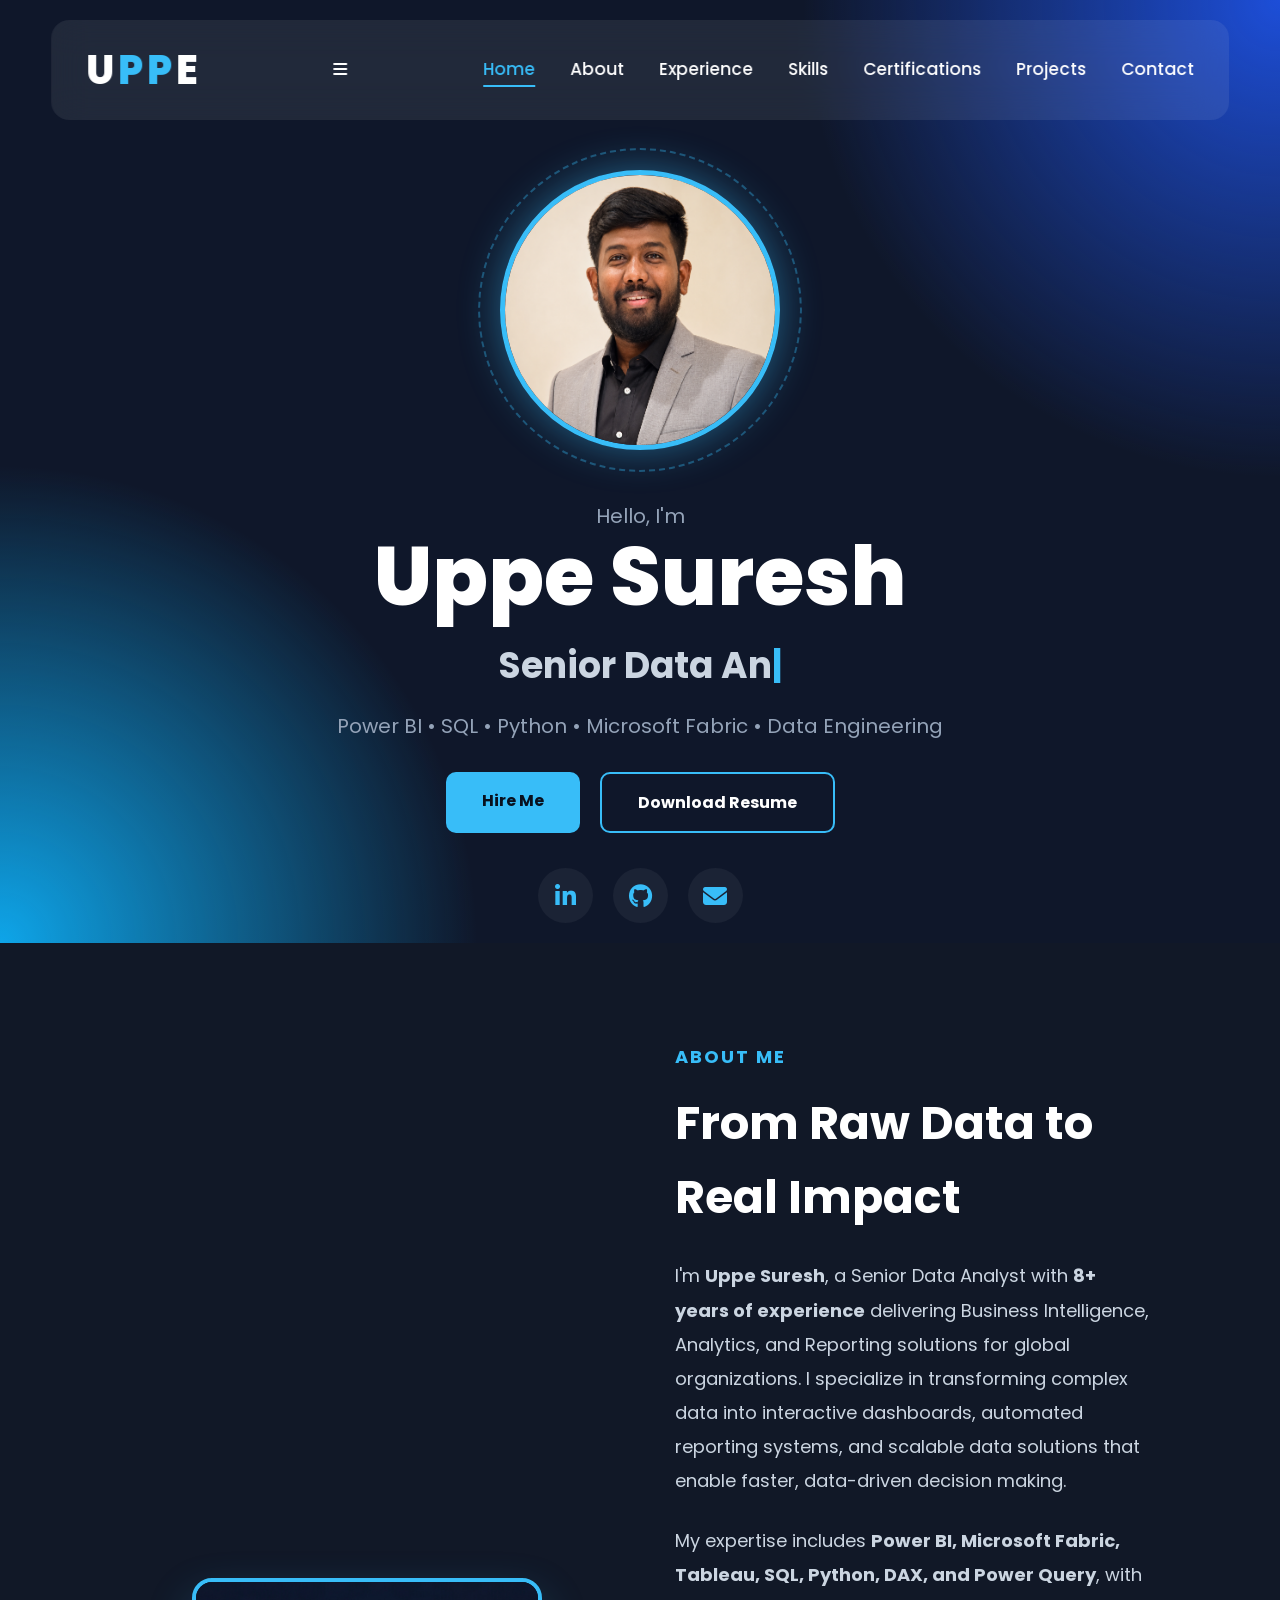
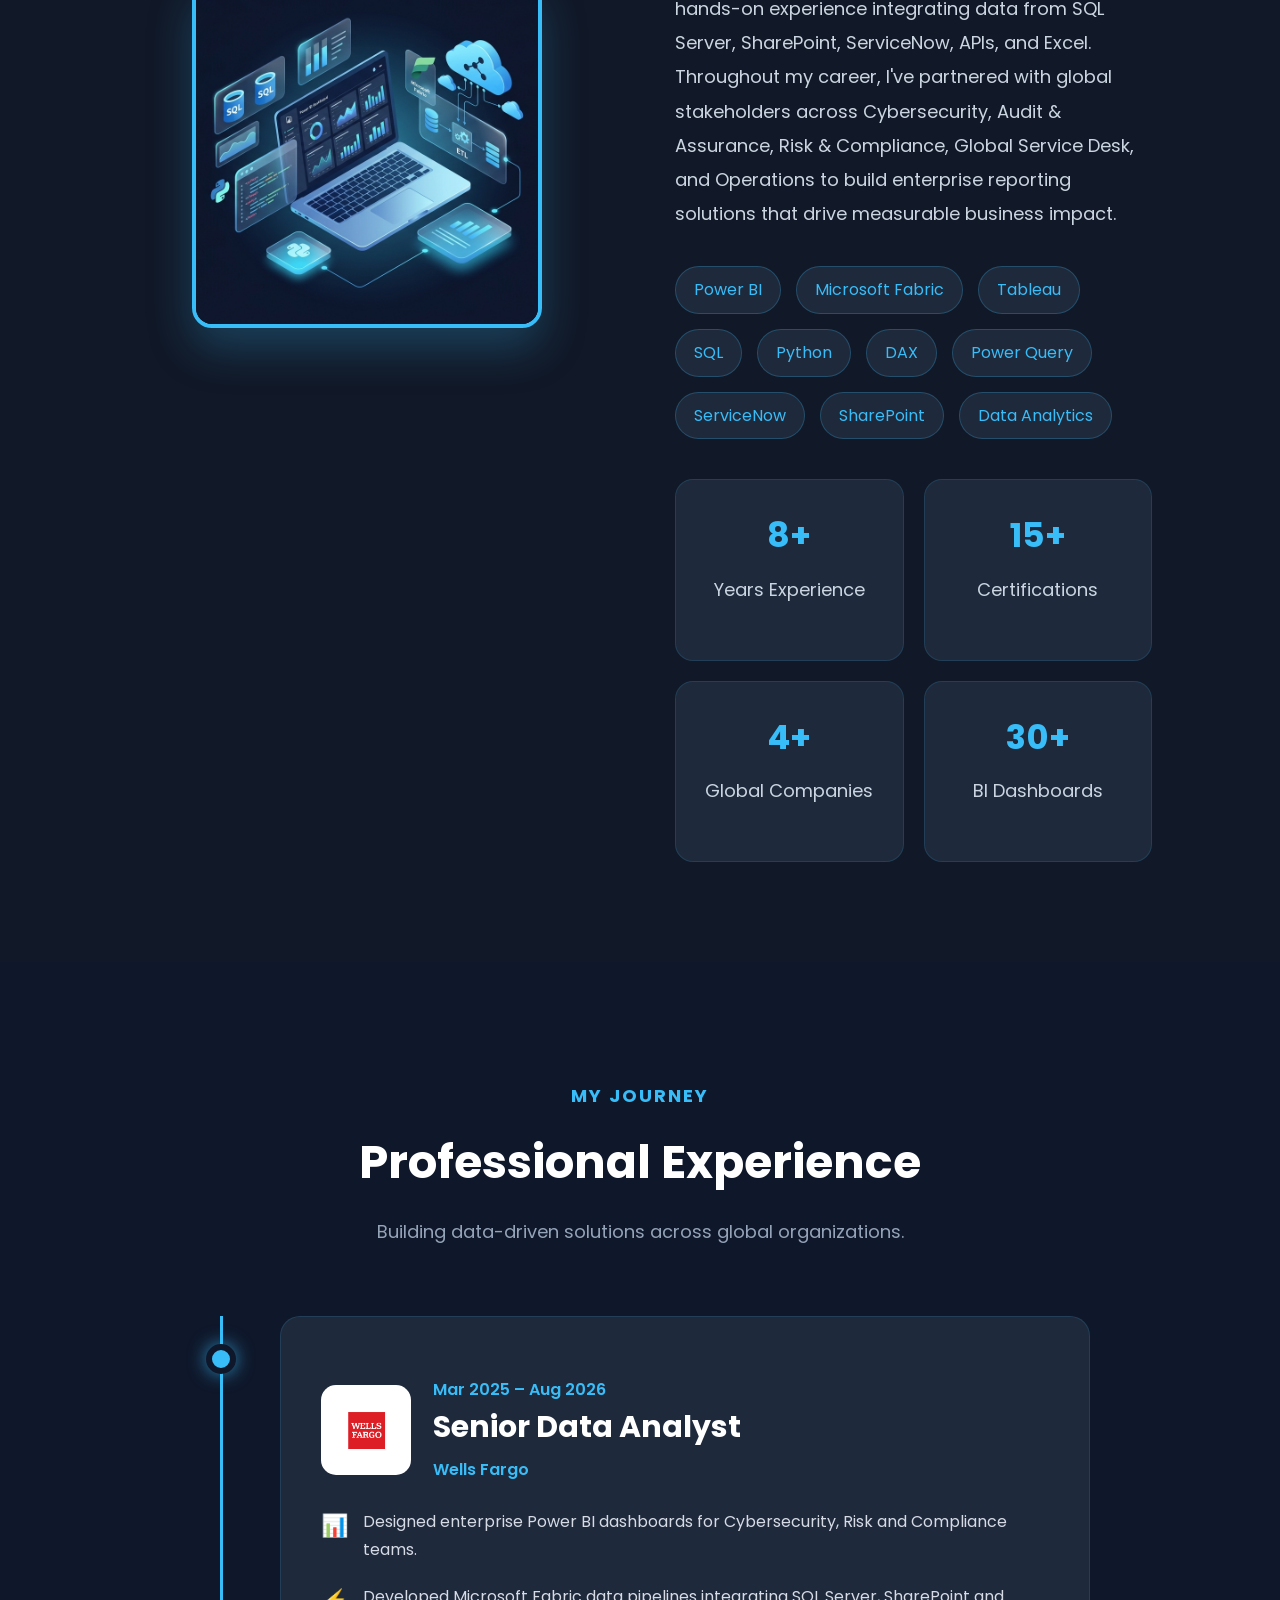
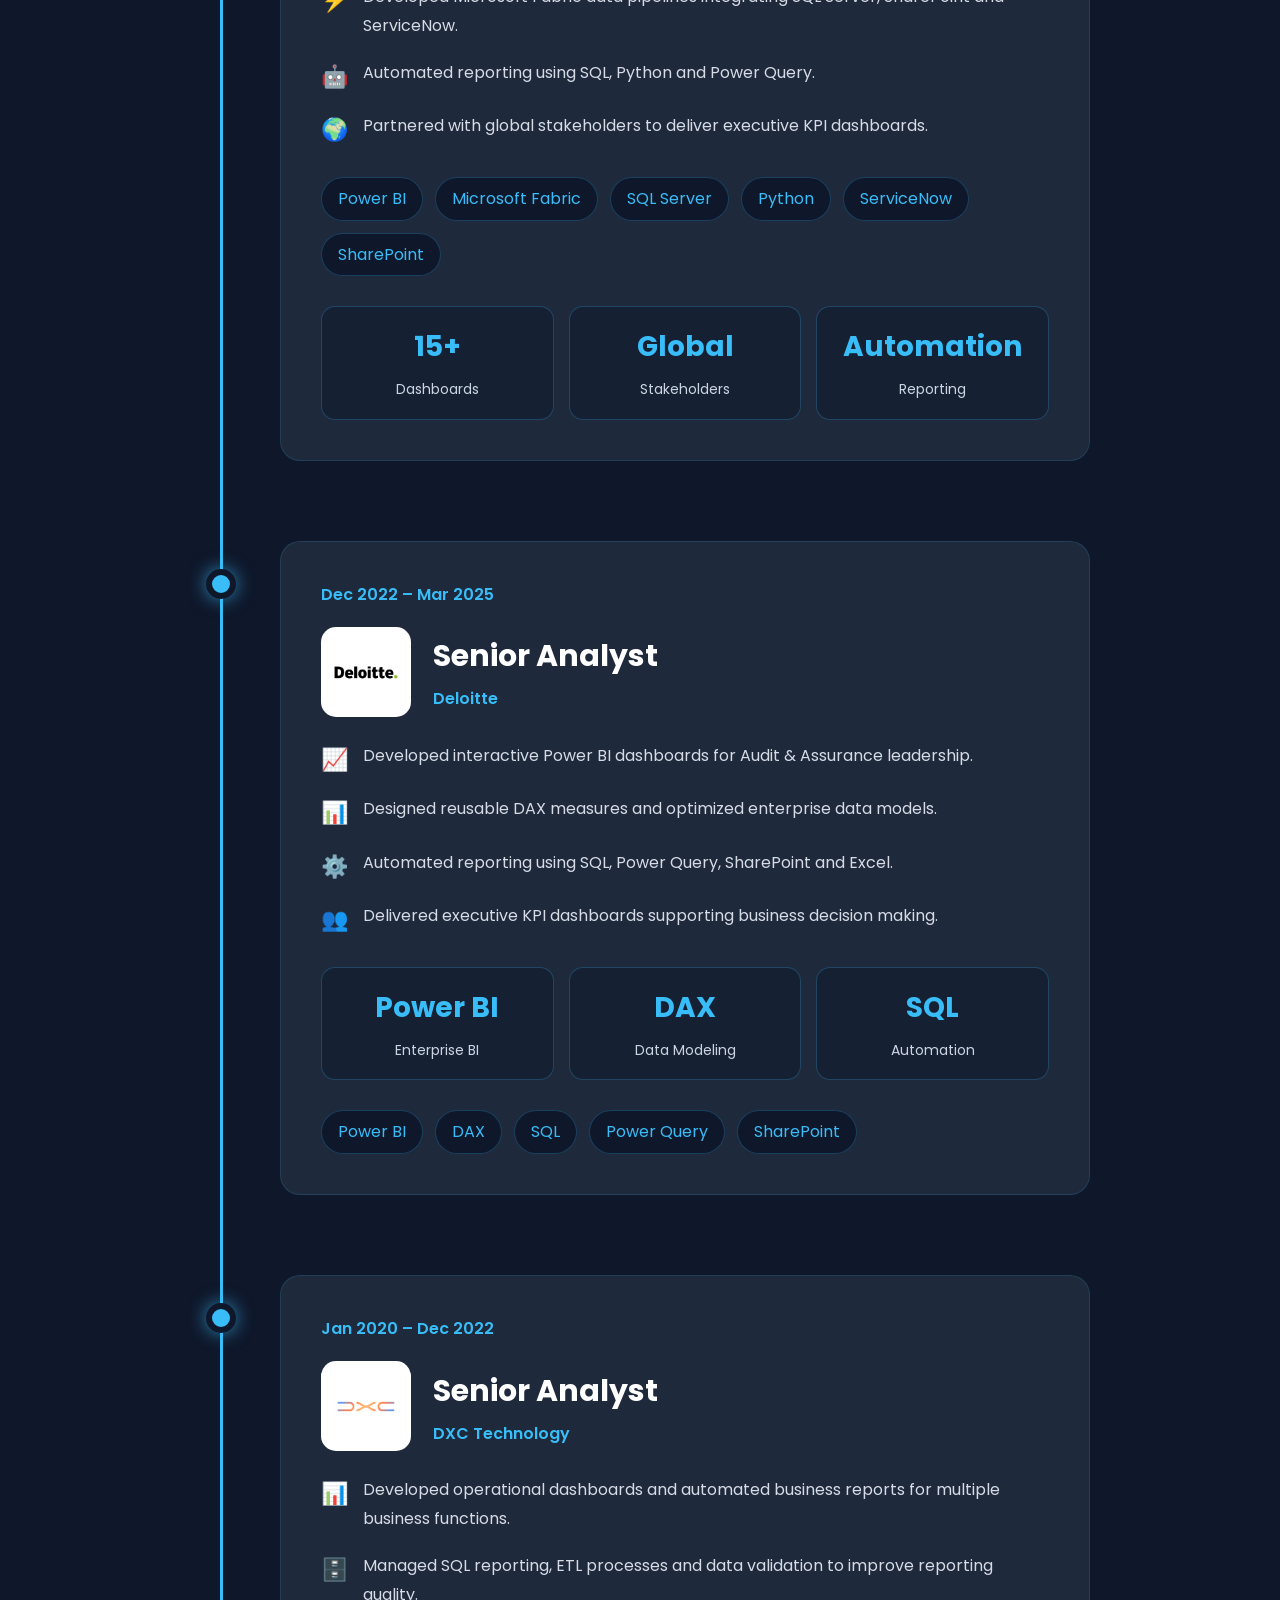
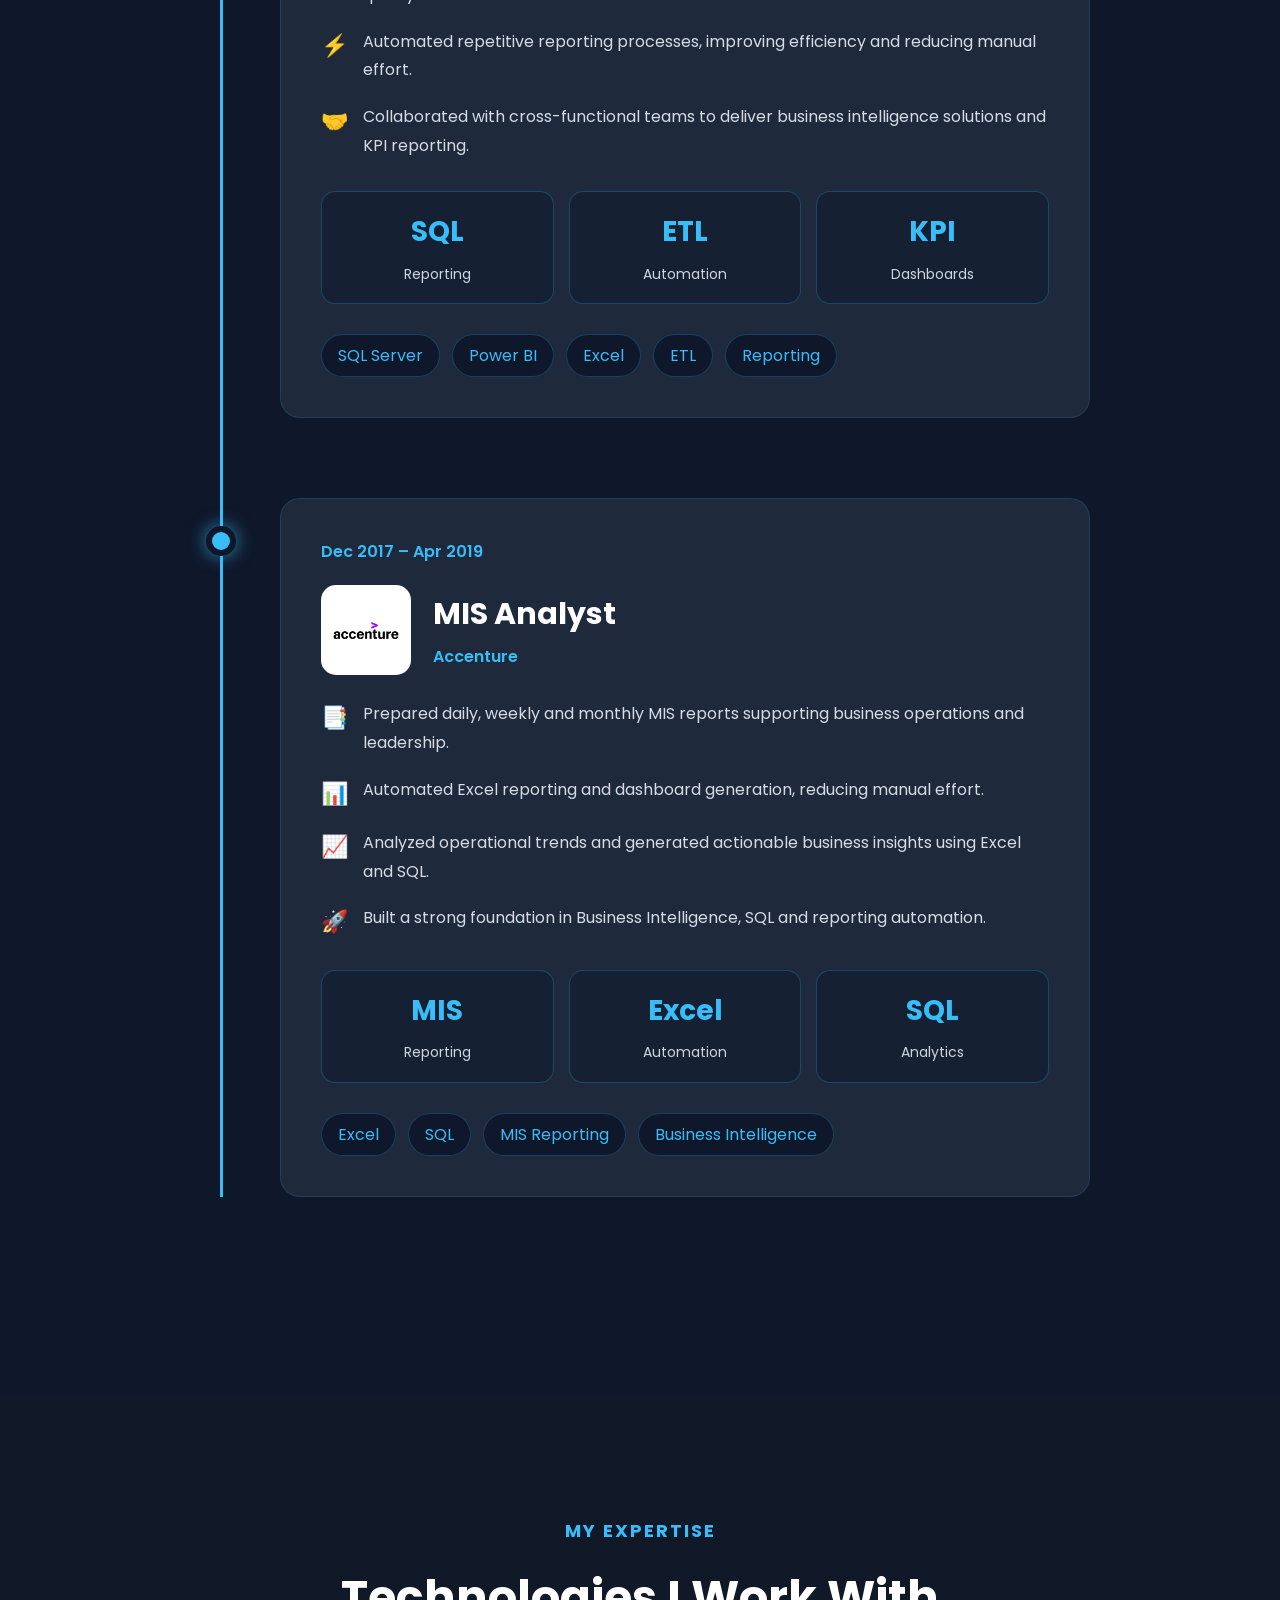
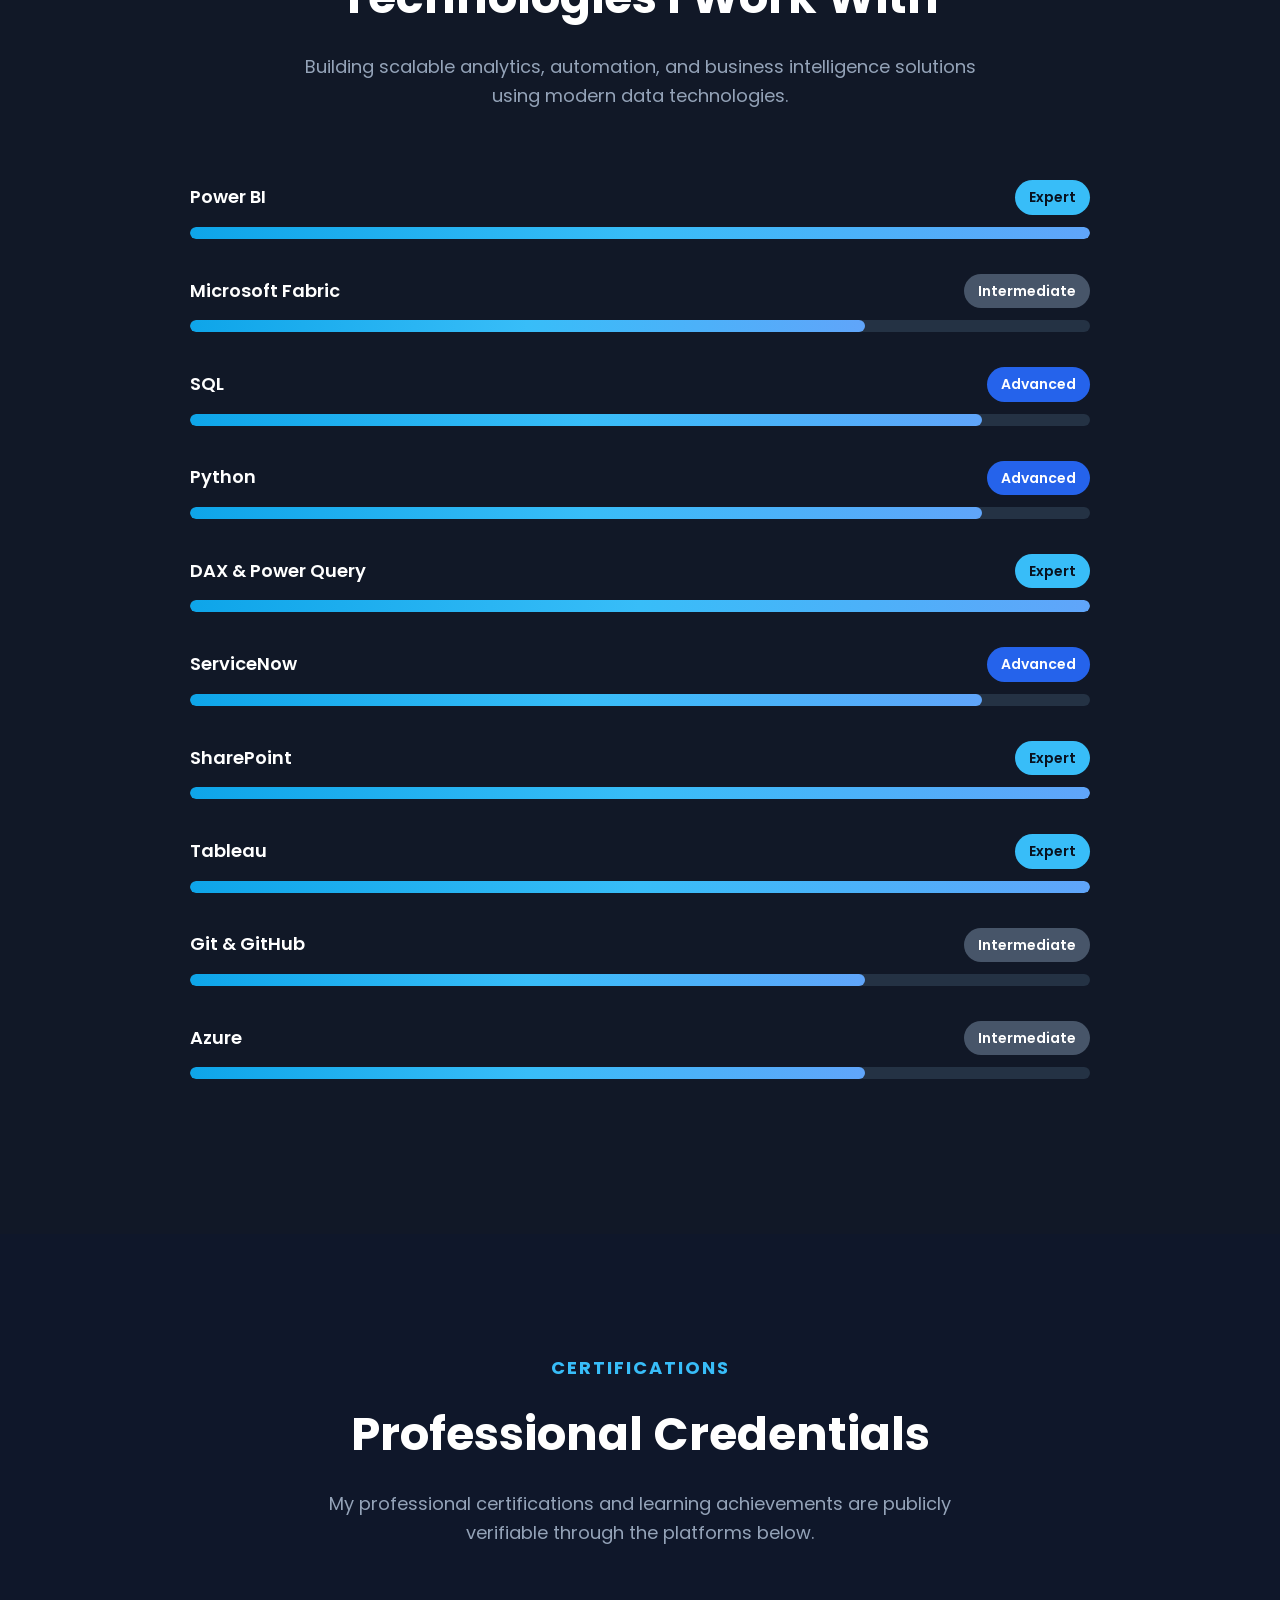
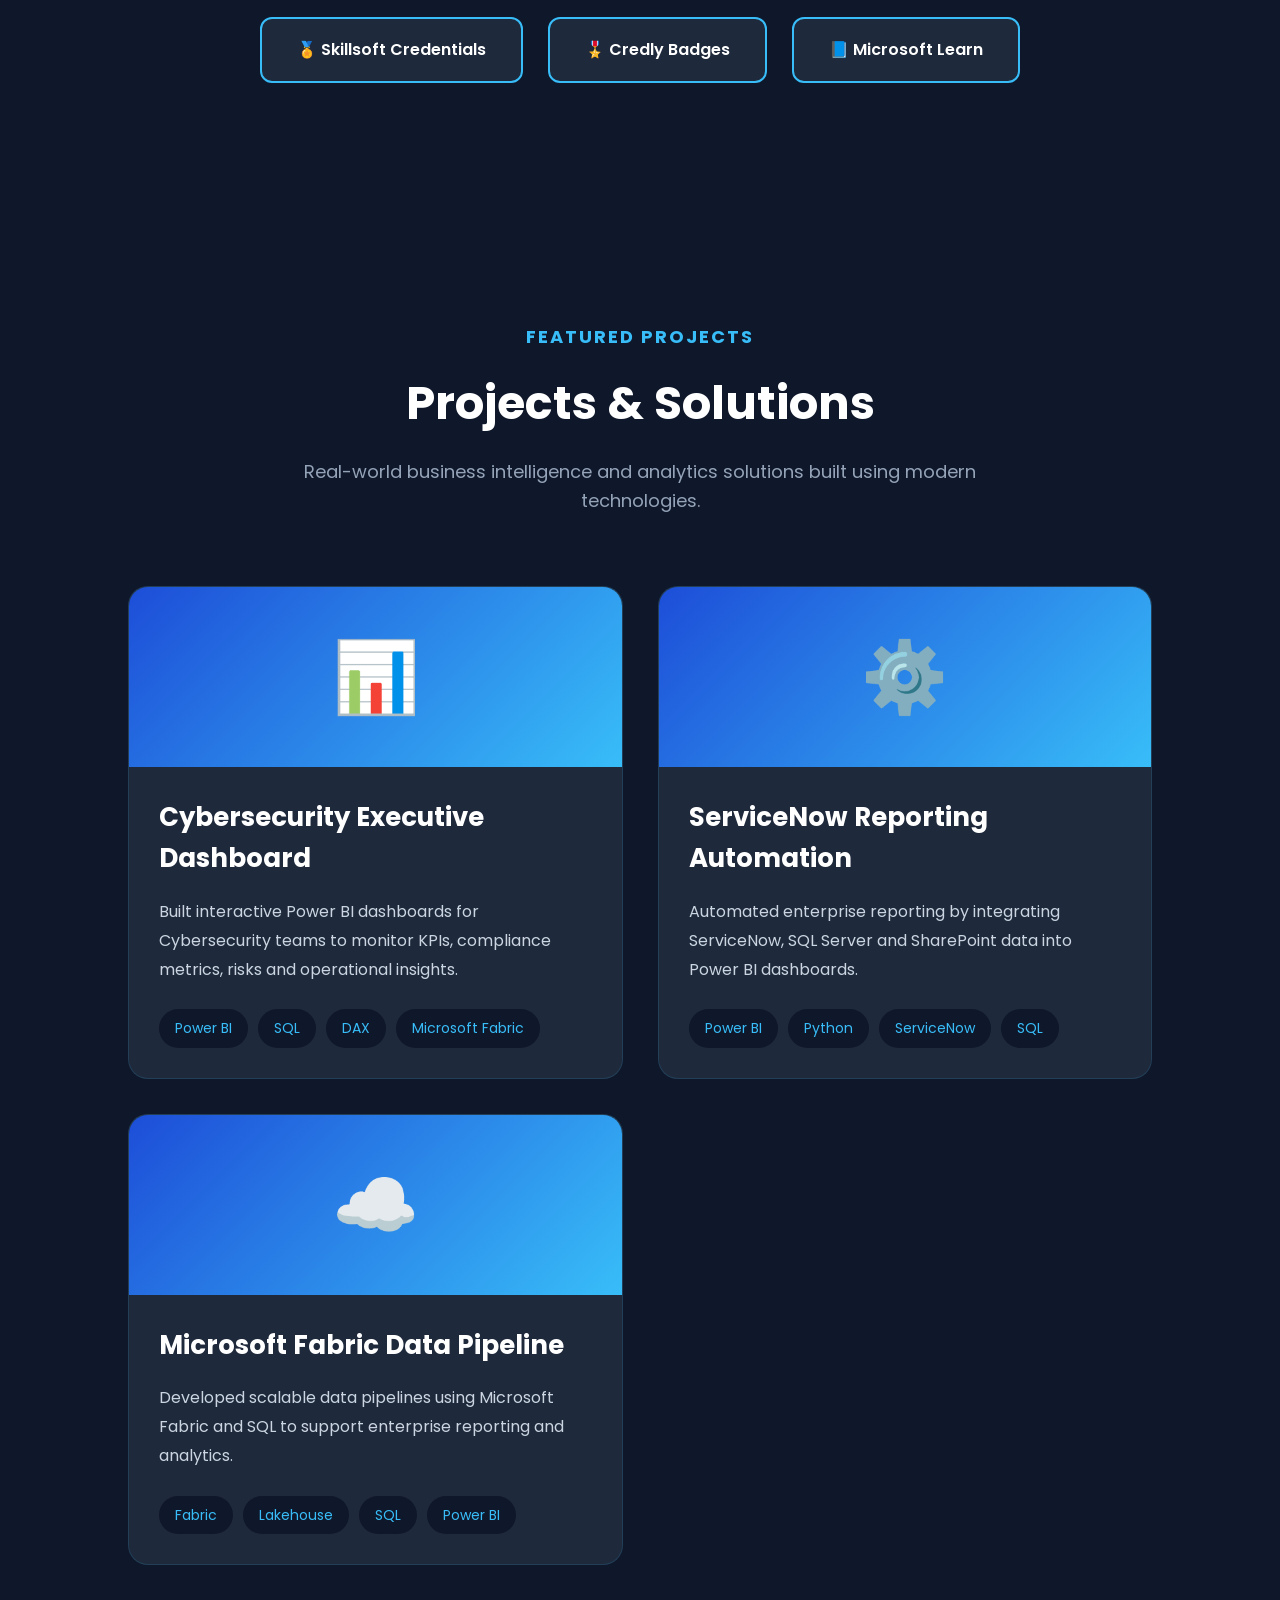
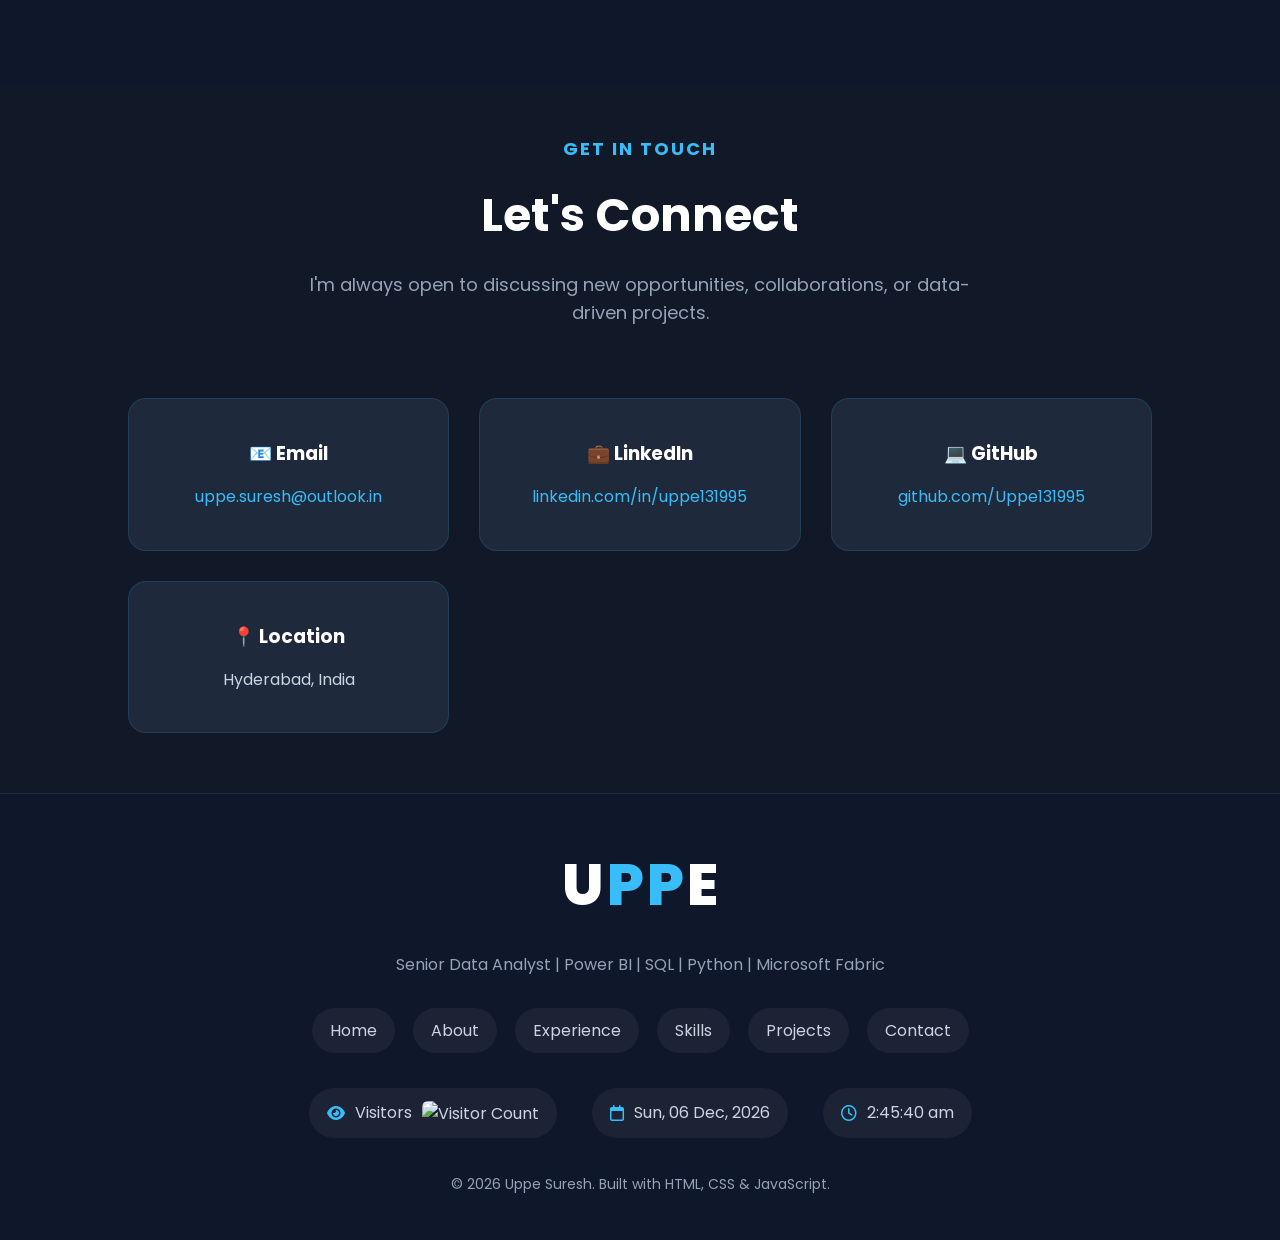
==== commit 02ee8af8: "Add files via upload" ====
--- a/index.html
+++ b/index.html
@@ -1,1114 +1,1117 @@
-<!DOCTYPE html>
-<html lang="en">
-
-<head>
-    <meta charset="UTF-8">
-    <meta name="viewport" content="width=device-width, initial-scale=1.0">
-
-    <title>Uppe Suresh | Senior Data Analyst | Power BI | SQL | Microsoft Fabric</title>
-
-    <meta name="description" content="Portfolio of Uppe Suresh, Senior Data Analyst specializing in Power BI, SQL, Microsoft Fabric, Python, Tableau, and Business Intelligence.">
-    <meta name="keywords" content="Power BI, SQL, Microsoft Fabric, Data Analyst, Python, Tableau, Portfolio">
-    <meta name="author" content="Uppe Suresh">
-
-    <link rel="preconnect" href="https://fonts.googleapis.com">
-    <link rel="preconnect" href="https://fonts.gstatic.com" crossorigin>
-    <link href="https://fonts.googleapis.com/css2?family=Poppins:wght@300;400;500;600;700;800&display=swap" rel="stylesheet">
-    <link rel="stylesheet" href="https://cdn.jsdelivr.net/gh/devicons/devicon@latest/devicon.min.css">
-    <link rel="stylesheet" href="assets/css/style.css">
-    <link rel="stylesheet"
-        href="https://cdnjs.cloudflare.com/ajax/libs/font-awesome/6.7.2/css/all.min.css">
-    <link rel="stylesheet" href="assets/css/responsive.css">
-    <link rel="icon" type="image/png" href="assets/images/favicon.png">
-
-    <script src="assets/js/script.js" defer></script>
-</head>
-
-<body>
-
-    <header id="home" class="hero">
-
-        <nav class="navbar">
-
-            <a href="#home" class="logo">
-
-                <span class="letter">U</span>
-                <span class="node">P</span>
-                <span class="node">P</span>
-                <span class="letter">E</span>
-
-            </a>
-
-            <ul class="nav-links">
-
-                <li><a href="#home">Home</a></li>
-                <li><a href="#about">About</a></li>
-                <li><a href="#experience">Experience</a></li>
-                <li><a href="#skills">Skills</a></li>
-                <li><a href="#certifications">Certifications</a></li>
-                <li><a href="#projects">Projects</a></li>
-                <li><a href="#contact">Contact</a></li>
-
-            </ul>
-            
-        </nav>
-
-        <div class="hero-content">
-
-            <div class="hero-image">
-                <img src="assets/images/profile.png" alt="Uppe Suresh">
-            </div>
-
-            <div class="hero-text">
-
-                <p>Hello, I'm</p>
-
-                <h1>Uppe Suresh</h1>
-
-                <h2>
-                    <span id="typing"></span>
-                </h2>
-                <p>
-                    Power BI • SQL • Python • Microsoft Fabric • Data Engineering
-                </p>
-            
-                <div class="buttons">
-
-                    <a href="#contact" class="btn">Hire Me</a>
-                    <a href="assets/resume/Uppe_Suresh_Resume.pdf"
-                    class="btn-outline"
-                    download>
-                    Download Resume
-                    </a>
-
-                </div>
-                <div class="social-icons">
-
-                    <a href="https://linkedin.com/in/uppe131995" target="_blank">
-                        <i class="fab fa-linkedin-in"></i>
-                    </a>
-
-                    <a href="https://github.com/Uppe131995" target="_blank">
-                        <i class="fab fa-github"></i>
-                    </a>
-
-                    <a href="mailto:uppe.suresh@outlook.in">
-                        <i class="fas fa-envelope"></i>
-                    </a>
-
-                </div>
-
-            </div>
-        
-        </div>
-
-    </header>
-
-    <section id="about" class="about">
-
-        <div class="about-container">
-
-            <div class="about-image">
-                <img src="assets/images/about.png" alt="About">
-            </div>
-
-            <div class="about-content">
-
-                <h5>ABOUT ME</h5>
-
-                <h2>From Raw Data to Real Impact</h2>
-
-                <p>
-                    I'm <strong>Uppe Suresh</strong>, a Senior Data Analyst with <strong>8+ years of experience</strong> delivering Business Intelligence, Analytics, and Reporting solutions for global organizations. I specialize in transforming complex data into interactive dashboards, automated reporting systems, and scalable data solutions that enable faster, data-driven decision making.
-                </p>
-
-                <p>
-                    My expertise includes <strong>Power BI, Microsoft Fabric, Tableau, SQL, Python, DAX, and Power Query</strong>, with hands-on experience integrating data from SQL Server, SharePoint, ServiceNow, APIs, and Excel. Throughout my career, I've partnered with global stakeholders across Cybersecurity, Audit & Assurance, Risk & Compliance, Global Service Desk, and Operations to build enterprise reporting solutions that drive measurable business impact.
-                </p>
-
-                <div class="skill-tags">
-
-                    <span>Power BI</span>
-                    <span>Microsoft Fabric</span>
-                    <span>Tableau</span>
-                    <span>SQL</span>
-                    <span>Python</span>
-                    <span>DAX</span>
-                    <span>Power Query</span>
-                    <span>ServiceNow</span>
-                    <span>SharePoint</span>
-                    <span>Data Analytics</span>
-
-                </div>
-
-                <div class="stats">
-
-                    <div class="stat-card">
-                        <h3 class="counter" data-target="8">0</h3>
-                        <p>Years Experience</p>
-                    </div>
-
-                    <div class="stat-card">
-                        <h3 class="counter" data-target="15">0</h3>
-                        <p>Certifications</p>
-                    </div>
-
-                    <div class="stat-card">
-                        <h3 class="counter" data-target="4">0</h3>
-                        <p>Global Companies</p>
-                    </div>
-
-                    <div class="stat-card">
-                        <h3 class="counter" data-target="30">0</h3>
-                        <p>BI Dashboards</p>
-                    </div>
-
-                </div>
-
-                </div>
-
-                </div>
-
-            </div>
-
-        </div>
-
-    </section>
-
-        <!-- =========================
-         EXPERIENCE
-    ========================== -->
-
-    <section id="experience" class="experience">
-
-        <div class="section-title">
-
-            <h5>MY JOURNEY</h5>
-
-            <h2>Professional Experience</h2>
-
-            <p>
-                Building data-driven solutions across global organizations.
-            </p>
-
-        </div>
-
-        <div class="timeline">
-
-            <!-- Wells Fargo -->
-
-            <div class="timeline-item">
-
-                <div class="timeline-dot"></div>
-
-                <div class="timeline-content">
-
-                    <div class="company-header">
-
-                        <img src="assets/images/companies/wellsfargo.png"
-                            alt="Wells Fargo"
-                            class="company-logo">
-
-                        <div>
-
-                            <span class="timeline-date">
-                                Mar 2025 – Aug 2026
-                            </span>
-
-                            <h3>Senior Data Analyst</h3>
-
-                            <h4>Wells Fargo</h4>
-
-                        </div>
-
-                    </div>
-
-                    <div class="experience-points">
-
-                        <div class="exp-point">
-
-                            <span>📊</span>
-
-                            <p>
-                                Designed enterprise Power BI dashboards for Cybersecurity,
-                                Risk and Compliance teams.
-                            </p>
-
-                        </div>
-
-                        <div class="exp-point">
-
-                            <span>⚡</span>
-
-                            <p>
-                                Developed Microsoft Fabric data pipelines integrating
-                                SQL Server, SharePoint and ServiceNow.
-                            </p>
-
-                        </div>
-
-                        <div class="exp-point">
-
-                            <span>🤖</span>
-
-                            <p>
-                                Automated reporting using SQL, Python and Power Query.
-                            </p>
-
-                        </div>
-
-                        <div class="exp-point">
-
-                            <span>🌍</span>
-
-                            <p>
-                                Partnered with global stakeholders to deliver executive KPI dashboards.
-                            </p>
-
-                        </div>
-
-                    </div>
-
-                    <div class="tech-stack">
-
-                        <span>Power BI</span>
-                        <span>Microsoft Fabric</span>
-                        <span>SQL Server</span>
-                        <span>Python</span>
-                        <span>ServiceNow</span>
-                        <span>SharePoint</span>
-
-                    </div>
-
-                    <div class="experience-highlights">
-
-                        <div class="highlight-card">
-
-                            <h3>15+</h3>
-
-                            <p>Dashboards</p>
-
-                        </div>
-
-                        <div class="highlight-card">
-
-                            <h3>Global</h3>
-
-                            <p>Stakeholders</p>
-
-                        </div>
-
-                        <div class="highlight-card">
-
-                            <h3>Automation</h3>
-
-                            <p>Reporting</p>
-
-                        </div>
-
-                    </div>
-
-                </div>
-
-            </div>
-
-            <!-- Deloitte -->
-
-            <div class="timeline-item">
-
-                <div class="timeline-dot"></div>
-
-                <div class="timeline-content">
-
-                    <span class="timeline-date">
-                        Dec 2022 – Mar 2025
-                    </span>
-
-                    <div class="company-header">
-
-                        <img src="assets/images/companies/deloitte.png"
-                            alt="Deloitte"
-                            class="company-logo">
-
-                        <div>
-
-                            <h3>Senior Analyst</h3>
-
-                            <h4>Deloitte</h4>
-
-                        </div>
-
-                    </div>
-
-                    <div class="experience-points">
-
-                        <div class="exp-point">
-
-                            <span>📈</span>
-
-                            <p>
-                                Developed interactive Power BI dashboards for
-                                Audit & Assurance leadership.
-                            </p>
-
-                        </div>
-
-                        <div class="exp-point">
-
-                            <span>📊</span>
-
-                            <p>
-                                Designed reusable DAX measures and optimized
-                                enterprise data models.
-                            </p>
-
-                        </div>
-
-                        <div class="exp-point">
-
-                            <span>⚙️</span>
-
-                            <p>
-                                Automated reporting using SQL, Power Query,
-                                SharePoint and Excel.
-                            </p>
-
-                        </div>
-
-                        <div class="exp-point">
-
-                            <span>👥</span>
-
-                            <p>
-                                Delivered executive KPI dashboards supporting
-                                business decision making.
-                            </p>
-
-                        </div>
-
-                    </div>
-
-                    <div class="experience-highlights">
-
-                        <div class="highlight-card">
-
-                            <h3>Power BI</h3>
-
-                            <p>Enterprise BI</p>
-
-                        </div>
-
-                        <div class="highlight-card">
-
-                            <h3>DAX</h3>
-
-                            <p>Data Modeling</p>
-
-                        </div>
-
-                        <div class="highlight-card">
-
-                            <h3>SQL</h3>
-
-                            <p>Automation</p>
-
-                        </div>
-
-                    </div>
-
-                    <div class="tech-stack">
-
-                        <span>Power BI</span>
-                        <span>DAX</span>
-                        <span>SQL</span>
-                        <span>Power Query</span>
-                        <span>SharePoint</span>
-
-                    </div>
-
-                </div>
-
-            </div>
-
-            <!-- DXC Technology -->
-
-            <div class="timeline-item">
-
-                <div class="timeline-dot"></div>
-
-                <div class="timeline-content">
-
-                    <span class="timeline-date">
-                        Jan 2020 – Dec 2022
-                    </span>
-
-                    <div class="company-header">
-
-                        <img src="assets/images/companies/dxc.png"
-                            alt="DXC Technology"
-                            class="company-logo">
-
-                        <div>
-
-                            <h3>Senior Analyst</h3>
-
-                            <h4>DXC Technology</h4>
-
-                        </div>
-
-                    </div>
-
-                                        <div class="experience-points">
-
-                        <div class="exp-point">
-
-                            <span>📊</span>
-
-                            <p>
-                                Developed operational dashboards and automated business reports
-                                for multiple business functions.
-                            </p>
-
-                        </div>
-
-                        <div class="exp-point">
-
-                            <span>🗄️</span>
-
-                            <p>
-                                Managed SQL reporting, ETL processes and data validation
-                                to improve reporting quality.
-                            </p>
-
-                        </div>
-
-                        <div class="exp-point">
-
-                            <span>⚡</span>
-
-                            <p>
-                                Automated repetitive reporting processes, improving
-                                efficiency and reducing manual effort.
-                            </p>
-
-                        </div>
-
-                        <div class="exp-point">
-
-                            <span>🤝</span>
-
-                            <p>
-                                Collaborated with cross-functional teams to deliver
-                                business intelligence solutions and KPI reporting.
-                            </p>
-
-                        </div>
-
-                    </div>
-
-                    <div class="experience-highlights">
-
-                        <div class="highlight-card">
-
-                            <h3>SQL</h3>
-
-                            <p>Reporting</p>
-
-                        </div>
-
-                        <div class="highlight-card">
-
-                            <h3>ETL</h3>
-
-                            <p>Automation</p>
-
-                        </div>
-
-                        <div class="highlight-card">
-
-                            <h3>KPI</h3>
-
-                            <p>Dashboards</p>
-
-                        </div>
-
-                    </div>
-
-                    <div class="tech-stack">
-
-                        <span>SQL Server</span>
-                        <span>Power BI</span>
-                        <span>Excel</span>
-                        <span>ETL</span>
-                        <span>Reporting</span>
-
-                    </div>
-
-                </div>
-
-            </div>
-
-            <!-- Accenture -->
-
-            <div class="timeline-item">
-
-                <div class="timeline-dot"></div>
-
-                <div class="timeline-content">
-
-                    <span class="timeline-date">
-                        Dec 2017 – Apr 2019
-                    </span>
-
-                    <div class="company-header">
-
-                        <img src="assets/images/companies/accenture.png"
-                            alt="Accenture"
-                            class="company-logo">
-
-                        <div>
-
-                            <h3>MIS Analyst</h3>
-
-                            <h4>Accenture</h4>
-
-                        </div>
-
-                    </div>
-
-                    <div class="experience-points">
-
-                        <div class="exp-point">
-
-                            <span>📑</span>
-
-                            <p>
-                                Prepared daily, weekly and monthly MIS reports supporting
-                                business operations and leadership.
-                            </p>
-
-                        </div>
-
-                        <div class="exp-point">
-
-                            <span>📊</span>
-
-                            <p>
-                                Automated Excel reporting and dashboard generation,
-                                reducing manual effort.
-                            </p>
-
-                        </div>
-
-                        <div class="exp-point">
-
-                            <span>📈</span>
-
-                            <p>
-                                Analyzed operational trends and generated actionable
-                                business insights using Excel and SQL.
-                            </p>
-
-                        </div>
-
-                        <div class="exp-point">
-
-                            <span>🚀</span>
-
-                            <p>
-                                Built a strong foundation in Business Intelligence,
-                                SQL and reporting automation.
-                            </p>
-
-                        </div>
-
-                    </div>
-
-                    <div class="experience-highlights">
-
-                        <div class="highlight-card">
-
-                            <h3>MIS</h3>
-
-                            <p>Reporting</p>
-
-                        </div>
-
-                        <div class="highlight-card">
-
-                            <h3>Excel</h3>
-
-                            <p>Automation</p>
-
-                        </div>
-
-                        <div class="highlight-card">
-
-                            <h3>SQL</h3>
-
-                            <p>Analytics</p>
-
-                        </div>
-
-                    </div>
-
-                    <div class="tech-stack">
-
-                        <span>Excel</span>
-                        <span>SQL</span>
-                        <span>MIS Reporting</span>
-                        <span>Business Intelligence</span>
-
-                    </div>
-
-                </div>
-
-            </div>
-
-        </div>
-
-    </section>
-
-    <section id="skills" class="skills">
-
-        <div class="section-title">
-            <h5>MY EXPERTISE</h5>
-            <h2>Technologies I Work With</h2>
-            <p>
-                Building scalable analytics, automation, and business intelligence solutions using modern data technologies.
-            </p>
-        </div>
-
-        <div class="skills-container">
-
-            <div class="skill">
-                <div class="skill-info">
-                    <span>Power BI</span>
-                    <span class="level expert">Expert</span>
-                </div>
-                <div class="progress">
-                    <div class="progress-bar expert"></div>
-                </div>
-            </div>
-
-            <div class="skill">
-                <div class="skill-info">
-                    <span>Microsoft Fabric</span>
-                    <span class="level intermediate">Intermediate</span>
-                </div>
-                <div class="progress">
-                    <div class="progress-bar intermediate"></div>
-                </div>
-            </div>
-
-            <div class="skill">
-                <div class="skill-info">
-                    <span>SQL</span>
-                    <span class="level advanced">Advanced</span>
-                </div>
-                <div class="progress">
-                    <div class="progress-bar advanced"></div>
-                </div>
-            </div>
-
-            <div class="skill">
-                <div class="skill-info">
-                    <span>Python</span>
-                    <span class="level advanced">Advanced</span>
-                </div>
-                <div class="progress">
-                    <div class="progress-bar advanced"></div>
-                </div>
-            </div>
-
-            <div class="skill">
-                <div class="skill-info">
-                    <span>DAX & Power Query</span>
-                    <span class="level expert">Expert</span>
-                </div>
-                <div class="progress">
-                    <div class="progress-bar expert"></div>
-                </div>
-            </div>
-
-            <div class="skill">
-                <div class="skill-info">
-                    <span>ServiceNow</span>
-                    <span class="level advanced">Advanced</span>
-                </div>
-                <div class="progress">
-                    <div class="progress-bar advanced"></div>
-                </div>
-            </div>
-
-            <div class="skill">
-                <div class="skill-info">
-                    <span>SharePoint</span>
-                    <span class="level expert">Expert</span>
-                </div>
-                <div class="progress">
-                    <div class="progress-bar expert"></div>
-                </div>
-            </div>
-
-            <div class="skill">
-                <div class="skill-info">
-                    <span>Tableau</span>
-                    <span class="level expert">Expert</span>
-                </div>
-                <div class="progress">
-                    <div class="progress-bar expert"></div>
-                </div>
-            </div>
-
-            <div class="skill">
-                <div class="skill-info">
-                    <span>Git & GitHub</span>
-                    <span class="level intermediate">Intermediate</span>
-                </div>
-                <div class="progress">
-                    <div class="progress-bar intermediate"></div>
-                </div>
-            </div>
-
-            <div class="skill">
-                <div class="skill-info">
-                    <span>Azure</span>
-                    <span class="level intermediate">Intermediate</span>
-                </div>
-                <div class="progress">
-                    <div class="progress-bar intermediate"></div>
-                </div>
-            </div>
-
-        </div>
-
-    </section>
-
-    <section id="certifications" class="certifications">
-
-        <div class="section-title">
-
-            <h5>CERTIFICATIONS</h5>
-
-            <h2>Professional Credentials</h2>
-
-            <p>
-                My professional certifications and learning achievements are publicly verifiable through the platforms below.
-            </p>
-
-        </div>
-
-        <div class="cert-buttons">
-
-            <a href="https://skillsoft.digitalbadges.skillsoft.com/profile/uppe131995/wallet"
-            target="_blank"
-            class="cert-btn">
-                🏅 Skillsoft Credentials
-            </a>
-
-            <a href="https://www.credly.com/users/uppe131995/badges/credly"
-            target="_blank"
-            class="cert-btn">
-                🎖️ Credly Badges
-            </a>
-
-            <a href="YOUR_MICROSOFT_LEARN_LINK"
-            target="_blank"
-            class="cert-btn">
-                📘 Microsoft Learn
-            </a>
-
-        </div>
-
-    </section>
-
-
-<!--
-        <div class="tech-grid">
-
-            <div class="tech-card">
-                <img src="assets/icons/powerbi.svg" alt="Power BI">
-                <h4>Power BI</h4>
-            </div>
-
-            <div class="tech-card">
-                <img src="assets/icons/fabric.svg" alt="Microsoft Fabric">
-                <h4>Microsoft Fabric</h4>
-            </div>
-
-            <div class="tech-card">
-                <img src="assets/icons/sql.svg" alt="SQL">
-                <h4>SQL Server</h4>
-            </div>
-
-            <div class="tech-card">
-                <img src="assets/icons/python.svg" alt="Python">
-                <h4>Python</h4>
-            </div>
-
-            <div class="tech-card">
-                <img src="assets/icons/tableau.svg" alt="Tableau">
-                <h4>Tableau</h4>
-            </div>
-
-            <div class="tech-card">
-                <img src="assets/icons/servicenow.svg" alt="ServiceNow">
-                <h4>ServiceNow</h4>
-            </div>
-
-            <div class="tech-card">
-                <img src="assets/icons/sharepoint.svg" alt="SharePoint">
-                <h4>SharePoint</h4>
-            </div>
-
-            <div class="tech-card">
-                <img src="assets/icons/github.svg" alt="GitHub">
-                <h4>GitHub</h4>
-            </div>
-
-        </div>
--->
-
-    <section id="projects" class="projects">
-
-        <div class="section-title">
-            <h5>FEATURED PROJECTS</h5>
-            <h2>Projects & Solutions</h2>
-            <p>
-                Real-world business intelligence and analytics solutions built using modern technologies.
-            </p>
-        </div>
-
-        <div class="projects-grid">
-
-            <div class="project-card">
-
-                <div class="project-image">
-                    📊
-                </div>
-
-                <div class="project-content">
-
-                    <h3>Cybersecurity Executive Dashboard</h3>
-
-                    <p>
-                        Built interactive Power BI dashboards for Cybersecurity teams to monitor KPIs, compliance metrics, risks and operational insights.
-                    </p>
-
-                    <div class="project-tags">
-                        <span>Power BI</span>
-                        <span>SQL</span>
-                        <span>DAX</span>
-                        <span>Microsoft Fabric</span>
-                    </div>
-
-                </div>
-
-            </div>
-
-            <div class="project-card">
-
-                <div class="project-image">
-                    ⚙️
-                </div>
-
-                <div class="project-content">
-
-                    <h3>ServiceNow Reporting Automation</h3>
-
-                    <p>
-                        Automated enterprise reporting by integrating ServiceNow, SQL Server and SharePoint data into Power BI dashboards.
-                    </p>
-
-                    <div class="project-tags">
-                        <span>Power BI</span>
-                        <span>Python</span>
-                        <span>ServiceNow</span>
-                        <span>SQL</span>
-                    </div>
-
-                </div>
-
-            </div>
-
-            <div class="project-card">
-
-                <div class="project-image">
-                    ☁️
-                </div>
-
-                <div class="project-content">
-
-                    <h3>Microsoft Fabric Data Pipeline</h3>
-
-                    <p>
-                        Developed scalable data pipelines using Microsoft Fabric and SQL to support enterprise reporting and analytics.
-                    </p>
-
-                    <div class="project-tags">
-                        <span>Fabric</span>
-                        <span>Lakehouse</span>
-                        <span>SQL</span>
-                        <span>Power BI</span>
-                    </div>
-
-                </div>
-
-            </div>
-
-        </div>
-
-    </section>
-
-    <section id="contact" class="contact">
-
-        <div class="section-title">
-
-            <h5>GET IN TOUCH</h5>
-
-            <h2>Let's Connect</h2>
-
-            <p>
-                I'm always open to discussing new opportunities, collaborations, or data-driven projects.
-            </p>
-
-        </div>
-
-        <div class="contact-container">
-
-            <div class="contact-card">
-
-                <h3>📧 Email</h3>
-
-                   <a href="mailto:uppe.suresh@outlook.in">
-                        uppe.suresh@outlook.in
-                    </a>
-
-            </div>
-
-            <div class="contact-card">
-
-                <h3>💼 LinkedIn</h3>
-
-                    <a href="https://linkedin.com/in/uppe131995" target="_blank">
-                        linkedin.com/in/uppe131995
-                    </a>
-
-            </div>
-
-            <div class="contact-card">
-
-                <h3>💻 GitHub</h3>
-
-                    <a href="https://github.com/Uppe131995" target="_blank">
-                        github.com/Uppe131995
-                    </a>
-
-            </div>
-
-            <div class="contact-card">
-
-                <h3>📍 Location</h3>
-
-                <p>
-                    Hyderabad, India
-                </p>
-
-            </div>
-
-        </div>
-
-    </section>
-
-    <footer>
-
-        <div class="footer-content">
-
-            <div class="footer-logo">
-
-                <span class="letter">U</span>
-
-                <span class="letter node">P</span>
-
-                <span class="letter node">P</span>
-
-                <span class="letter">E</span>
-
-            </div>
-
-            <p>
-                Senior Data Analyst | Power BI | SQL | Python | Microsoft Fabric
-            </p>
-
-            <div class="footer-links">
-
-                <a href="#home">Home</a>
-                <a href="#about">About</a>
-                <a href="#experience">Experience</a>
-                <a href="#skills">Skills</a>
-                <a href="#projects">Projects</a>
-                <a href="#contact">Contact</a>
-
-            </div>
-            
-            <div class="footer-status">
-
-                <div class="status-item">
-
-                    <i class="fa-solid fa-eye"></i>
-
-                    <span>Visitors</span>
-
-                    <img
-                        src="https://visitor-badge.laobi.icu/badge?page_id=uppe.online"
-                        alt="Visitor Count">
-
-                </div>
-
-                <div class="status-item">
-
-                    <i class="fa-regular fa-calendar"></i>
-
-                    <span id="currentDate"></span>
-
-                </div>
-
-                <div class="status-item">
-
-                    <i class="fa-regular fa-clock"></i>
-
-                    <span id="currentTime"></span>
-
-                </div>
-
-            </div>
-
-
-            <p class="copyright">
-
-                © 2026 Uppe Suresh. Built with HTML, CSS & JavaScript.
-
-            </p>
-
-        </div>
-
-    </footer>
-
-<button id="topBtn">
-    ↑
-</button>
-
-</body>
-
-<div id="loader">
-
-    <div class="loader-logo">UPPE</div>
-
-    <div class="loader-bar">
-        <div class="loader-progress"></div>
-    </div>
-
-</div>
-
+<!DOCTYPE html>
+<html lang="en">
+
+<head>
+    <meta charset="UTF-8">
+    <meta name="viewport" content="width=device-width, initial-scale=1.0">
+
+    <title>Uppe Suresh | Senior Data Analyst | Power BI | SQL | Microsoft Fabric</title>
+
+    <meta name="description" content="Portfolio of Uppe Suresh, Senior Data Analyst specializing in Power BI, SQL, Microsoft Fabric, Python, Tableau, and Business Intelligence.">
+    <meta name="keywords" content="Power BI, SQL, Microsoft Fabric, Data Analyst, Python, Tableau, Portfolio">
+    <meta name="author" content="Uppe Suresh">
+
+    <link rel="preconnect" href="https://fonts.googleapis.com">
+    <link rel="preconnect" href="https://fonts.gstatic.com" crossorigin>
+    <link href="https://fonts.googleapis.com/css2?family=Poppins:wght@300;400;500;600;700;800&display=swap" rel="stylesheet">
+    <link rel="stylesheet" href="https://cdn.jsdelivr.net/gh/devicons/devicon@latest/devicon.min.css">
+    <link rel="stylesheet" href="assets/css/style.css">
+    <link rel="stylesheet"
+        href="https://cdnjs.cloudflare.com/ajax/libs/font-awesome/6.7.2/css/all.min.css">
+    <link rel="stylesheet" href="assets/css/responsive.css">
+    <link rel="icon" type="image/png" href="assets/images/favicon.png">
+
+    <script src="assets/js/script.js" defer></script>
+</head>
+
+<body>
+
+    <header id="home" class="hero">
+
+        <nav class="navbar">
+
+            <a href="#home" class="logo">
+
+                <span class="letter">U</span>
+                <span class="node">P</span>
+                <span class="node">P</span>
+                <span class="letter">E</span>
+
+            </a>
+
+            <div class="menu-toggle" id="menuToggle">
+
+                <i class="fa-solid fa-bars"></i>
+
+            </div>
+
+
+            <ul class="nav-links" id ="navLinks">
+
+                <li><a href="#home">Home</a></li>
+                <li><a href="#about">About</a></li>
+                <li><a href="#experience">Experience</a></li>
+                <li><a href="#skills">Skills</a></li>
+                <li><a href="#certifications">Certifications</a></li>
+                <li><a href="#projects">Projects</a></li>
+                <li><a href="#contact">Contact</a></li>
+
+            </ul>
+            
+        </nav>
+
+        <div class="hero-content">
+
+            <div class="hero-image">
+                <img src="assets/images/profile.png" alt="Uppe Suresh">
+            </div>
+
+            <div class="hero-text">
+
+                <p>Hello, I'm</p>
+
+                <h1>Uppe Suresh</h1>
+
+                <h2>
+                    <span id="typing"></span>
+                </h2>
+                <p>
+                    Power BI • SQL • Python • Microsoft Fabric • Data Engineering
+                </p>
+            
+                <div class="buttons">
+
+                    <a href="#contact" class="btn">Hire Me</a>
+                    <a href="assets/resume/Uppe_Suresh_Resume.pdf"
+                    class="btn-outline"
+                    download>
+                    Download Resume
+                    </a>
+
+                </div>
+                <div class="social-icons">
+
+                    <a href="https://linkedin.com/in/uppe131995" target="_blank">
+                        <i class="fab fa-linkedin-in"></i>
+                    </a>
+
+                    <a href="https://github.com/Uppe131995" target="_blank">
+                        <i class="fab fa-github"></i>
+                    </a>
+
+                    <a href="mailto:uppe.suresh@outlook.in">
+                        <i class="fas fa-envelope"></i>
+                    </a>
+
+                </div>
+
+            </div>
+        
+        </div>
+
+    </header>
+
+    <section id="about" class="about">
+
+        <div class="about-container">
+
+            <div class="about-image">
+                <img src="assets/images/about.png" alt="About">
+            </div>
+
+            <div class="about-content">
+
+                <h5>ABOUT ME</h5>
+
+                <h2>From Raw Data to Real Impact</h2>
+
+                <p>
+                    I'm <strong>Uppe Suresh</strong>, a Senior Data Analyst with <strong>8+ years of experience</strong> delivering Business Intelligence, Analytics, and Reporting solutions for global organizations. I specialize in transforming complex data into interactive dashboards, automated reporting systems, and scalable data solutions that enable faster, data-driven decision making.
+                </p>
+
+                <p>
+                    My expertise includes <strong>Power BI, Microsoft Fabric, Tableau, SQL, Python, DAX, and Power Query</strong>, with hands-on experience integrating data from SQL Server, SharePoint, ServiceNow, APIs, and Excel. Throughout my career, I've partnered with global stakeholders across Cybersecurity, Audit & Assurance, Risk & Compliance, Global Service Desk, and Operations to build enterprise reporting solutions that drive measurable business impact.
+                </p>
+
+                <div class="skill-tags">
+
+                    <span>Power BI</span>
+                    <span>Microsoft Fabric</span>
+                    <span>Tableau</span>
+                    <span>SQL</span>
+                    <span>Python</span>
+                    <span>DAX</span>
+                    <span>Power Query</span>
+                    <span>ServiceNow</span>
+                    <span>SharePoint</span>
+                    <span>Data Analytics</span>
+
+                </div>
+
+                <div class="stats">
+
+                    <div class="stat-card">
+                        <h3 class="counter" data-target="8">0</h3>
+                        <p>Years Experience</p>
+                    </div>
+
+                    <div class="stat-card">
+                        <h3 class="counter" data-target="15">0</h3>
+                        <p>Certifications</p>
+                    </div>
+
+                    <div class="stat-card">
+                        <h3 class="counter" data-target="4">0</h3>
+                        <p>Global Companies</p>
+                    </div>
+
+                    <div class="stat-card">
+                        <h3 class="counter" data-target="30">0</h3>
+                        <p>BI Dashboards</p>
+                    </div>
+
+                </div>
+
+            </div>
+
+        </div>
+
+    </section>
+
+        <!-- =========================
+         EXPERIENCE
+    ========================== -->
+
+    <section id="experience" class="experience">
+
+        <div class="section-title">
+
+            <h5>MY JOURNEY</h5>
+
+            <h2>Professional Experience</h2>
+
+            <p>
+                Building data-driven solutions across global organizations.
+            </p>
+
+        </div>
+
+        <div class="timeline">
+
+            <!-- Wells Fargo -->
+
+            <div class="timeline-item">
+
+                <div class="timeline-dot"></div>
+
+                <div class="timeline-content">
+
+                    <div class="company-header">
+
+                        <img src="assets/images/companies/wellsfargo.png"
+                            alt="Wells Fargo"
+                            class="company-logo">
+
+                        <div>
+
+                            <span class="timeline-date">
+                                Mar 2025 – Aug 2026
+                            </span>
+
+                            <h3>Senior Data Analyst</h3>
+
+                            <h4>Wells Fargo</h4>
+
+                        </div>
+
+                    </div>
+
+                    <div class="experience-points">
+
+                        <div class="exp-point">
+
+                            <span>📊</span>
+
+                            <p>
+                                Designed enterprise Power BI dashboards for Cybersecurity,
+                                Risk and Compliance teams.
+                            </p>
+
+                        </div>
+
+                        <div class="exp-point">
+
+                            <span>⚡</span>
+
+                            <p>
+                                Developed Microsoft Fabric data pipelines integrating
+                                SQL Server, SharePoint and ServiceNow.
+                            </p>
+
+                        </div>
+
+                        <div class="exp-point">
+
+                            <span>🤖</span>
+
+                            <p>
+                                Automated reporting using SQL, Python and Power Query.
+                            </p>
+
+                        </div>
+
+                        <div class="exp-point">
+
+                            <span>🌍</span>
+
+                            <p>
+                                Partnered with global stakeholders to deliver executive KPI dashboards.
+                            </p>
+
+                        </div>
+
+                    </div>
+
+                    <div class="tech-stack">
+
+                        <span>Power BI</span>
+                        <span>Microsoft Fabric</span>
+                        <span>SQL Server</span>
+                        <span>Python</span>
+                        <span>ServiceNow</span>
+                        <span>SharePoint</span>
+
+                    </div>
+
+                    <div class="experience-highlights">
+
+                        <div class="highlight-card">
+
+                            <h3>15+</h3>
+
+                            <p>Dashboards</p>
+
+                        </div>
+
+                        <div class="highlight-card">
+
+                            <h3>Global</h3>
+
+                            <p>Stakeholders</p>
+
+                        </div>
+
+                        <div class="highlight-card">
+
+                            <h3>Automation</h3>
+
+                            <p>Reporting</p>
+
+                        </div>
+
+                    </div>
+
+                </div>
+
+            </div>
+
+            <!-- Deloitte -->
+
+            <div class="timeline-item">
+
+                <div class="timeline-dot"></div>
+
+                <div class="timeline-content">
+
+                    <span class="timeline-date">
+                        Dec 2022 – Mar 2025
+                    </span>
+
+                    <div class="company-header">
+
+                        <img src="assets/images/companies/deloitte.png"
+                            alt="Deloitte"
+                            class="company-logo">
+
+                        <div>
+
+                            <h3>Senior Analyst</h3>
+
+                            <h4>Deloitte</h4>
+
+                        </div>
+
+                    </div>
+
+                    <div class="experience-points">
+
+                        <div class="exp-point">
+
+                            <span>📈</span>
+
+                            <p>
+                                Developed interactive Power BI dashboards for
+                                Audit & Assurance leadership.
+                            </p>
+
+                        </div>
+
+                        <div class="exp-point">
+
+                            <span>📊</span>
+
+                            <p>
+                                Designed reusable DAX measures and optimized
+                                enterprise data models.
+                            </p>
+
+                        </div>
+
+                        <div class="exp-point">
+
+                            <span>⚙️</span>
+
+                            <p>
+                                Automated reporting using SQL, Power Query,
+                                SharePoint and Excel.
+                            </p>
+
+                        </div>
+
+                        <div class="exp-point">
+
+                            <span>👥</span>
+
+                            <p>
+                                Delivered executive KPI dashboards supporting
+                                business decision making.
+                            </p>
+
+                        </div>
+
+                    </div>
+
+                    <div class="experience-highlights">
+
+                        <div class="highlight-card">
+
+                            <h3>Power BI</h3>
+
+                            <p>Enterprise BI</p>
+
+                        </div>
+
+                        <div class="highlight-card">
+
+                            <h3>DAX</h3>
+
+                            <p>Data Modeling</p>
+
+                        </div>
+
+                        <div class="highlight-card">
+
+                            <h3>SQL</h3>
+
+                            <p>Automation</p>
+
+                        </div>
+
+                    </div>
+
+                    <div class="tech-stack">
+
+                        <span>Power BI</span>
+                        <span>DAX</span>
+                        <span>SQL</span>
+                        <span>Power Query</span>
+                        <span>SharePoint</span>
+
+                    </div>
+
+                </div>
+
+            </div>
+
+            <!-- DXC Technology -->
+
+            <div class="timeline-item">
+
+                <div class="timeline-dot"></div>
+
+                <div class="timeline-content">
+
+                    <span class="timeline-date">
+                        Jan 2020 – Dec 2022
+                    </span>
+
+                    <div class="company-header">
+
+                        <img src="assets/images/companies/dxc.png"
+                            alt="DXC Technology"
+                            class="company-logo">
+
+                        <div>
+
+                            <h3>Senior Analyst</h3>
+
+                            <h4>DXC Technology</h4>
+
+                        </div>
+
+                    </div>
+
+                                        <div class="experience-points">
+
+                        <div class="exp-point">
+
+                            <span>📊</span>
+
+                            <p>
+                                Developed operational dashboards and automated business reports
+                                for multiple business functions.
+                            </p>
+
+                        </div>
+
+                        <div class="exp-point">
+
+                            <span>🗄️</span>
+
+                            <p>
+                                Managed SQL reporting, ETL processes and data validation
+                                to improve reporting quality.
+                            </p>
+
+                        </div>
+
+                        <div class="exp-point">
+
+                            <span>⚡</span>
+
+                            <p>
+                                Automated repetitive reporting processes, improving
+                                efficiency and reducing manual effort.
+                            </p>
+
+                        </div>
+
+                        <div class="exp-point">
+
+                            <span>🤝</span>
+
+                            <p>
+                                Collaborated with cross-functional teams to deliver
+                                business intelligence solutions and KPI reporting.
+                            </p>
+
+                        </div>
+
+                    </div>
+
+                    <div class="experience-highlights">
+
+                        <div class="highlight-card">
+
+                            <h3>SQL</h3>
+
+                            <p>Reporting</p>
+
+                        </div>
+
+                        <div class="highlight-card">
+
+                            <h3>ETL</h3>
+
+                            <p>Automation</p>
+
+                        </div>
+
+                        <div class="highlight-card">
+
+                            <h3>KPI</h3>
+
+                            <p>Dashboards</p>
+
+                        </div>
+
+                    </div>
+
+                    <div class="tech-stack">
+
+                        <span>SQL Server</span>
+                        <span>Power BI</span>
+                        <span>Excel</span>
+                        <span>ETL</span>
+                        <span>Reporting</span>
+
+                    </div>
+
+                </div>
+
+            </div>
+
+            <!-- Accenture -->
+
+            <div class="timeline-item">
+
+                <div class="timeline-dot"></div>
+
+                <div class="timeline-content">
+
+                    <span class="timeline-date">
+                        Dec 2017 – Apr 2019
+                    </span>
+
+                    <div class="company-header">
+
+                        <img src="assets/images/companies/accenture.png"
+                            alt="Accenture"
+                            class="company-logo">
+
+                        <div>
+
+                            <h3>MIS Analyst</h3>
+
+                            <h4>Accenture</h4>
+
+                        </div>
+
+                    </div>
+
+                    <div class="experience-points">
+
+                        <div class="exp-point">
+
+                            <span>📑</span>
+
+                            <p>
+                                Prepared daily, weekly and monthly MIS reports supporting
+                                business operations and leadership.
+                            </p>
+
+                        </div>
+
+                        <div class="exp-point">
+
+                            <span>📊</span>
+
+                            <p>
+                                Automated Excel reporting and dashboard generation,
+                                reducing manual effort.
+                            </p>
+
+                        </div>
+
+                        <div class="exp-point">
+
+                            <span>📈</span>
+
+                            <p>
+                                Analyzed operational trends and generated actionable
+                                business insights using Excel and SQL.
+                            </p>
+
+                        </div>
+
+                        <div class="exp-point">
+
+                            <span>🚀</span>
+
+                            <p>
+                                Built a strong foundation in Business Intelligence,
+                                SQL and reporting automation.
+                            </p>
+
+                        </div>
+
+                    </div>
+
+                    <div class="experience-highlights">
+
+                        <div class="highlight-card">
+
+                            <h3>MIS</h3>
+
+                            <p>Reporting</p>
+
+                        </div>
+
+                        <div class="highlight-card">
+
+                            <h3>Excel</h3>
+
+                            <p>Automation</p>
+
+                        </div>
+
+                        <div class="highlight-card">
+
+                            <h3>SQL</h3>
+
+                            <p>Analytics</p>
+
+                        </div>
+
+                    </div>
+
+                    <div class="tech-stack">
+
+                        <span>Excel</span>
+                        <span>SQL</span>
+                        <span>MIS Reporting</span>
+                        <span>Business Intelligence</span>
+
+                    </div>
+
+                </div>
+
+            </div>
+
+        </div>
+
+    </section>
+
+    <section id="skills" class="skills">
+
+        <div class="section-title">
+            <h5>MY EXPERTISE</h5>
+            <h2>Technologies I Work With</h2>
+            <p>
+                Building scalable analytics, automation, and business intelligence solutions using modern data technologies.
+            </p>
+        </div>
+
+        <div class="skills-container">
+
+            <div class="skill">
+                <div class="skill-info">
+                    <span>Power BI</span>
+                    <span class="level expert">Expert</span>
+                </div>
+                <div class="progress">
+                    <div class="progress-bar expert"></div>
+                </div>
+            </div>
+
+            <div class="skill">
+                <div class="skill-info">
+                    <span>Microsoft Fabric</span>
+                    <span class="level intermediate">Intermediate</span>
+                </div>
+                <div class="progress">
+                    <div class="progress-bar intermediate"></div>
+                </div>
+            </div>
+
+            <div class="skill">
+                <div class="skill-info">
+                    <span>SQL</span>
+                    <span class="level advanced">Advanced</span>
+                </div>
+                <div class="progress">
+                    <div class="progress-bar advanced"></div>
+                </div>
+            </div>
+
+            <div class="skill">
+                <div class="skill-info">
+                    <span>Python</span>
+                    <span class="level advanced">Advanced</span>
+                </div>
+                <div class="progress">
+                    <div class="progress-bar advanced"></div>
+                </div>
+            </div>
+
+            <div class="skill">
+                <div class="skill-info">
+                    <span>DAX & Power Query</span>
+                    <span class="level expert">Expert</span>
+                </div>
+                <div class="progress">
+                    <div class="progress-bar expert"></div>
+                </div>
+            </div>
+
+            <div class="skill">
+                <div class="skill-info">
+                    <span>ServiceNow</span>
+                    <span class="level advanced">Advanced</span>
+                </div>
+                <div class="progress">
+                    <div class="progress-bar advanced"></div>
+                </div>
+            </div>
+
+            <div class="skill">
+                <div class="skill-info">
+                    <span>SharePoint</span>
+                    <span class="level expert">Expert</span>
+                </div>
+                <div class="progress">
+                    <div class="progress-bar expert"></div>
+                </div>
+            </div>
+
+            <div class="skill">
+                <div class="skill-info">
+                    <span>Tableau</span>
+                    <span class="level expert">Expert</span>
+                </div>
+                <div class="progress">
+                    <div class="progress-bar expert"></div>
+                </div>
+            </div>
+
+            <div class="skill">
+                <div class="skill-info">
+                    <span>Git & GitHub</span>
+                    <span class="level intermediate">Intermediate</span>
+                </div>
+                <div class="progress">
+                    <div class="progress-bar intermediate"></div>
+                </div>
+            </div>
+
+            <div class="skill">
+                <div class="skill-info">
+                    <span>Azure</span>
+                    <span class="level intermediate">Intermediate</span>
+                </div>
+                <div class="progress">
+                    <div class="progress-bar intermediate"></div>
+                </div>
+            </div>
+
+        </div>
+
+    </section>
+
+    <section id="certifications" class="certifications">
+
+        <div class="section-title">
+
+            <h5>CERTIFICATIONS</h5>
+
+            <h2>Professional Credentials</h2>
+
+            <p>
+                My professional certifications and learning achievements are publicly verifiable through the platforms below.
+            </p>
+
+        </div>
+
+        <div class="cert-buttons">
+
+            <a href="https://skillsoft.digitalbadges.skillsoft.com/profile/uppe131995/wallet"
+            target="_blank"
+            class="cert-btn">
+                🏅 Skillsoft Credentials
+            </a>
+
+            <a href="https://www.credly.com/users/uppe131995/badges/credly"
+            target="_blank"
+            class="cert-btn">
+                🎖️ Credly Badges
+            </a>
+
+            <a href="YOUR_MICROSOFT_LEARN_LINK"
+            target="_blank"
+            class="cert-btn">
+                📘 Microsoft Learn
+            </a>
+
+        </div>
+
+    </section>
+
+
+<!--
+        <div class="tech-grid">
+
+            <div class="tech-card">
+                <img src="assets/icons/powerbi.svg" alt="Power BI">
+                <h4>Power BI</h4>
+            </div>
+
+            <div class="tech-card">
+                <img src="assets/icons/fabric.svg" alt="Microsoft Fabric">
+                <h4>Microsoft Fabric</h4>
+            </div>
+
+            <div class="tech-card">
+                <img src="assets/icons/sql.svg" alt="SQL">
+                <h4>SQL Server</h4>
+            </div>
+
+            <div class="tech-card">
+                <img src="assets/icons/python.svg" alt="Python">
+                <h4>Python</h4>
+            </div>
+
+            <div class="tech-card">
+                <img src="assets/icons/tableau.svg" alt="Tableau">
+                <h4>Tableau</h4>
+            </div>
+
+            <div class="tech-card">
+                <img src="assets/icons/servicenow.svg" alt="ServiceNow">
+                <h4>ServiceNow</h4>
+            </div>
+
+            <div class="tech-card">
+                <img src="assets/icons/sharepoint.svg" alt="SharePoint">
+                <h4>SharePoint</h4>
+            </div>
+
+            <div class="tech-card">
+                <img src="assets/icons/github.svg" alt="GitHub">
+                <h4>GitHub</h4>
+            </div>
+
+        </div>
+-->
+
+    <section id="projects" class="projects">
+
+        <div class="section-title">
+            <h5>FEATURED PROJECTS</h5>
+            <h2>Projects & Solutions</h2>
+            <p>
+                Real-world business intelligence and analytics solutions built using modern technologies.
+            </p>
+        </div>
+
+        <div class="projects-grid">
+
+            <div class="project-card">
+
+                <div class="project-image">
+                    📊
+                </div>
+
+                <div class="project-content">
+
+                    <h3>Cybersecurity Executive Dashboard</h3>
+
+                    <p>
+                        Built interactive Power BI dashboards for Cybersecurity teams to monitor KPIs, compliance metrics, risks and operational insights.
+                    </p>
+
+                    <div class="project-tags">
+                        <span>Power BI</span>
+                        <span>SQL</span>
+                        <span>DAX</span>
+                        <span>Microsoft Fabric</span>
+                    </div>
+
+                </div>
+
+            </div>
+
+            <div class="project-card">
+
+                <div class="project-image">
+                    ⚙️
+                </div>
+
+                <div class="project-content">
+
+                    <h3>ServiceNow Reporting Automation</h3>
+
+                    <p>
+                        Automated enterprise reporting by integrating ServiceNow, SQL Server and SharePoint data into Power BI dashboards.
+                    </p>
+
+                    <div class="project-tags">
+                        <span>Power BI</span>
+                        <span>Python</span>
+                        <span>ServiceNow</span>
+                        <span>SQL</span>
+                    </div>
+
+                </div>
+
+            </div>
+
+            <div class="project-card">
+
+                <div class="project-image">
+                    ☁️
+                </div>
+
+                <div class="project-content">
+
+                    <h3>Microsoft Fabric Data Pipeline</h3>
+
+                    <p>
+                        Developed scalable data pipelines using Microsoft Fabric and SQL to support enterprise reporting and analytics.
+                    </p>
+
+                    <div class="project-tags">
+                        <span>Fabric</span>
+                        <span>Lakehouse</span>
+                        <span>SQL</span>
+                        <span>Power BI</span>
+                    </div>
+
+                </div>
+
+            </div>
+
+        </div>
+
+    </section>
+
+    <section id="contact" class="contact">
+
+        <div class="section-title">
+
+            <h5>GET IN TOUCH</h5>
+
+            <h2>Let's Connect</h2>
+
+            <p>
+                I'm always open to discussing new opportunities, collaborations, or data-driven projects.
+            </p>
+
+        </div>
+
+        <div class="contact-container">
+
+            <div class="contact-card">
+
+                <h3>📧 Email</h3>
+
+                   <a href="mailto:uppe.suresh@outlook.in">
+                        uppe.suresh@outlook.in
+                    </a>
+
+            </div>
+
+            <div class="contact-card">
+
+                <h3>💼 LinkedIn</h3>
+
+                    <a href="https://linkedin.com/in/uppe131995" target="_blank">
+                        linkedin.com/in/uppe131995
+                    </a>
+
+            </div>
+
+            <div class="contact-card">
+
+                <h3>💻 GitHub</h3>
+
+                    <a href="https://github.com/Uppe131995" target="_blank">
+                        github.com/Uppe131995
+                    </a>
+
+            </div>
+
+            <div class="contact-card">
+
+                <h3>📍 Location</h3>
+
+                <p>
+                    Hyderabad, India
+                </p>
+
+            </div>
+
+        </div>
+
+    </section>
+
+    <footer>
+
+        <div class="footer-content">
+
+            <div class="footer-logo">
+
+                <span class="letter">U</span>
+
+                <span class="letter node">P</span>
+
+                <span class="letter node">P</span>
+
+                <span class="letter">E</span>
+
+            </div>
+
+            <p>
+                Senior Data Analyst | Power BI | SQL | Python | Microsoft Fabric
+            </p>
+
+            <div class="footer-links">
+
+                <a href="#home">Home</a>
+                <a href="#about">About</a>
+                <a href="#experience">Experience</a>
+                <a href="#skills">Skills</a>
+                <a href="#projects">Projects</a>
+                <a href="#contact">Contact</a>
+
+            </div>
+            
+            <div class="footer-status">
+
+                <div class="status-item">
+
+                    <i class="fa-solid fa-eye"></i>
+
+                    <span>Visitors</span>
+
+                    <img
+                        src="https://visitor-badge.laobi.icu/badge?page_id=uppe.online"
+                        alt="Visitor Count">
+
+                </div>
+
+                <div class="status-item">
+
+                    <i class="fa-regular fa-calendar"></i>
+
+                    <span id="currentDate"></span>
+
+                </div>
+
+                <div class="status-item">
+
+                    <i class="fa-regular fa-clock"></i>
+
+                    <span id="currentTime"></span>
+
+                </div>
+
+            </div>
+
+
+            <p class="copyright">
+
+                © 2026 Uppe Suresh. Built with HTML, CSS & JavaScript.
+
+            </p>
+
+        </div>
+
+    </footer>
+
+<button id="topBtn">
+    ↑
+</button>
+
+</body>
+
+<div id="loader">
+
+    <div class="loader-logo">UPPE</div>
+
+    <div class="loader-bar">
+        <div class="loader-progress"></div>
+    </div>
+
+</div>
+
 </html>
--- a/assets/css/style.css
+++ b/assets/css/style.css
@@ -1,2145 +1,1951 @@
-/* ===================================================
-   RESET
-=================================================== */
-
-*{
-    margin:0;
-    padding:0;
-    box-sizing:border-box;
-}
-
-html{
-    scroll-behavior:smooth;
-    scroll-padding-top:90px;
-}
-
-body{
-    font-family:'Poppins',sans-serif;
-    background:#0f172a;
-    color:#fff;
-    overflow-x:hidden;
-    line-height:1.6;
-}
-
-img{
-    max-width:100%;
-    display:block;
-}
-
-a{
-    text-decoration:none;
-}
-
-ul{
-    list-style:none;
-}
-
-/* ===================================================
-   NAVIGATION
-=================================================== */
-
-nav{
-
-    position:fixed;
-
-    top:20px;
-    left:50%;
-
-    transform:translateX(-50%);
-
-    width:92%;
-    max-width:1180px;
-
-    padding:18px 35px;
-
-    display:flex;
-    justify-content:space-between;
-    align-items:center;
-
-    background:rgba(255,255,255,.08);
-
-    backdrop-filter:blur(18px);
-
-    border-radius:18px;
-
-    z-index:1000;
-
-    transition:all .35s ease;
-
-}
-
-nav.scrolled{
-
-    background:rgba(15,23,42,.95);
-
-    box-shadow:0 12px 30px rgba(0,0,0,.35);
-
-}
-
-.logo{
-
-    display:flex;
-
-    align-items:center;
-
-    gap:4px;
-
-    font-size:40px;
-
-    font-weight:800;
-
-    color:#fff;
-
-}
-
-.letter{
-
-    transition:.4s;
-
-}
-
-.node{
-
-    color:#38bdf8;
-
-    transition:.4s;
-
-}
-
-.logo:hover{
-
-    text-shadow:
-        0 0 10px #38bdf8,
-        0 0 20px #38bdf8,
-        0 0 40px #38bdf8;
-
-}
-
-.logo:hover .node{
-
-    transform:rotate(360deg);
-
-    color:#fff;
-
-}
-
-.nav-links{
-
-    display:flex;
-
-    align-items:center;
-
-    gap:35px;
-
-}
-
-.nav-links a{
-
-    color:#fff;
-
-    font-size:17px;
-
-    font-weight:500;
-
-    position:relative;
-
-    transition:.3s;
-
-}
-
-.nav-links a:hover,
-.nav-links a.active{
-
-    color:#38bdf8;
-
-}
-
-.nav-links a::after{
-
-    content:"";
-
-    position:absolute;
-
-    left:0;
-
-    bottom:-6px;
-
-    width:0;
-
-    height:2px;
-
-    background:#38bdf8;
-
-    transition:.3s;
-
-}
-
-.nav-links a:hover::after,
-.nav-links a.active::after{
-
-    width:100%;
-
-}
-
-/* ===================================================
-   HERO
-=================================================== */
-
-.hero{
-
-    min-height:100vh;
-
-    padding-top:140px;
-
-    background:
-
-    radial-gradient(circle at top right,#1d4ed8 0%,transparent 30%),
-
-    radial-gradient(circle at bottom left,#0ea5e9 0%,transparent 30%),
-
-    #0f172a;
-
-}
-
-.hero-content{
-
-    min-height:85vh;
-
-    display:flex;
-
-    flex-direction:column;
-
-    justify-content:center;
-
-    align-items:center;
-
-    text-align:center;
-
-    gap:25px;
-
-    padding:20px;
-
-}
-
-.hero-image{
-
-    position:relative;
-
-    width:300px;
-
-    height:300px;
-
-    display:flex;
-
-    justify-content:center;
-
-    align-items:center;
-
-}
-
-.hero-image::before{
-
-    content:"";
-
-    position:absolute;
-
-    width:320px;
-
-    height:320px;
-
-    border-radius:50%;
-
-    border:2px dashed rgba(56,189,248,.35);
-
-    animation:rotate 18s linear infinite;
-
-}
-
-.hero-image img{
-
-    width:280px;
-
-    height:280px;
-
-    object-fit:cover;
-
-    border-radius:50%;
-
-    border:5px solid #38bdf8;
-
-    box-shadow:0 0 40px rgba(56,189,248,.45);
-
-    transition:.35s;
-
-    position:relative;
-
-    z-index:2;
-
-}
-
-.hero-image img:hover{
-
-    transform:scale(1.05);
-
-    box-shadow:0 0 65px rgba(56,189,248,.65);
-
-}
-
-.hero-text{
-
-    max-width:850px;
-
-}
-
-.hero-text h1{
-
-    font-size:82px;
-
-    line-height:1.1;
-
-    font-weight:800;
-
-}
-
-.hero-text h2{
-
-    margin-top:15px;
-
-    font-size:36px;
-
-    color:#cbd5e1;
-
-}
-
-.hero-text p{
-
-    margin-top:15px;
-
-    color:#94a3b8;
-
-    font-size:20px;
-
-}
-
-
-
-/* ===================================================
-   BUTTONS
-=================================================== */
-
-.buttons{
-
-    display:flex;
-
-    justify-content:center;
-
-    gap:20px;
-
-    flex-wrap:wrap;
-
-    margin-top:30px;
-
-}
-
-.btn,
-.btn-outline{
-
-    padding:16px 36px;
-
-    border-radius:10px;
-
-    font-weight:700;
-
-    transition:.35s;
-
-}
-
-.btn{
-
-    background:#38bdf8;
-
-    color:#08111f;
-
-}
-
-.btn:hover{
-
-    transform:translateY(-5px);
-
-    box-shadow:0 10px 30px rgba(56,189,248,.35);
-
-}
-
-.btn-outline{
-
-    border:2px solid #38bdf8;
-
-    color:#fff;
-
-}
-
-.btn-outline:hover{
-
-    background:#38bdf8;
-
-    color:#08111f;
-
-}
-
-/* ===================================================
-   SOCIAL
-=================================================== */
-
-.social-icons{
-
-    display:flex;
-
-    justify-content:center;
-
-    gap:20px;
-
-    margin-top:35px;
-
-}
-
-.social-icons a{
-
-    width:55px;
-
-    height:55px;
-
-    display:flex;
-
-    justify-content:center;
-
-    align-items:center;
-
-    border-radius:50%;
-
-    background:rgba(255,255,255,.05);
-
-    color:#38bdf8;
-
-    font-size:24px;
-
-    transition:.3s;
-
-}
-
-.social-icons a:hover{
-
-    background:#38bdf8;
-
-    color:#08111f;
-
-    transform:translateY(-5px);
-
-    box-shadow:0 12px 25px rgba(56,189,248,.35);
-
-}
-
-/* ===================================================
-   ANIMATIONS
-=================================================== */
-
-@keyframes rotate{
-
-    from{
-        transform:rotate(0deg);
-    }
-
-    to{
-        transform:rotate(360deg);
-    }
-
-}
-
-@keyframes blink{
-
-    50%{
-        opacity:0;
-    }
-
-}
-
-#typing::after{
-
-    content:"|";
-
-    color:#38bdf8;
-
-    animation:blink .8s infinite;
-
-}
-
-/* ===================================================
-   ABOUT SECTION
-=================================================== */
-
-.about{
-
-    padding:100px 10%;
-
-    background:#111827;
-
-}
-
-.about-container{
-
-    max-width:1200px;
-
-    margin:auto;
-
-    display:flex;
-
-    justify-content:space-between;
-
-    align-items:center;
-
-    gap:70px;
-
-    flex-wrap:wrap;
-
-}
-
-.about-image{
-
-    flex:1;
-
-    display:flex;
-
-    justify-content:center;
-
-}
-
-.about-image img{
-
-    width:350px;
-
-    border-radius:20px;
-
-    border:4px solid #38bdf8;
-
-    box-shadow:0 20px 45px rgba(56,189,248,.25);
-
-    transition:.35s;
-
-}
-
-.about-image img:hover{
-
-    transform:scale(1.03);
-
-}
-
-.about-content{
-
-    flex:1;
-
-    min-width:320px;
-
-}
-
-.about-content h5{
-
-    color:#38bdf8;
-
-    font-size:18px;
-
-    letter-spacing:2px;
-
-    margin-bottom:15px;
-
-}
-
-.about-content h2{
-
-    font-size:46px;
-
-    margin-bottom:25px;
-
-}
-
-.about-content p{
-
-    color:#cbd5e1;
-
-    font-size:18px;
-
-    line-height:1.9;
-
-    margin-bottom:25px;
-
-}
-
-/* ===================================================
-   SKILL TAGS
-=================================================== */
-
-.skill-tags{
-
-    display:flex;
-
-    flex-wrap:wrap;
-
-    gap:15px;
-
-    margin:35px 0;
-
-}
-
-.skill-tags span{
-
-    padding:10px 18px;
-
-    border-radius:30px;
-
-    background:#1e293b;
-
-    color:#38bdf8;
-
-    border:1px solid rgba(56,189,248,.25);
-
-    transition:.3s;
-
-}
-
-.skill-tags span:hover{
-
-    background:#38bdf8;
-
-    color:#08111f;
-
-    transform:translateY(-3px);
-
-}
-
-/* ===================================================
-   STATS
-=================================================== */
-
-.stats{
-
-    display:grid;
-
-    grid-template-columns:repeat(2,1fr);
-
-    gap:20px;
-
-    margin-top:40px;
-
-}
-
-.stat-card{
-
-    background:#1e293b;
-
-    padding:28px;
-
-    text-align:center;
-
-    border-radius:18px;
-
-    transition:.35s;
-
-    border:1px solid rgba(56,189,248,.15);
-
-}
-
-.stat-card:hover{
-
-    transform:translateY(-8px);
-
-    border-color:#38bdf8;
-
-    box-shadow:0 15px 35px rgba(56,189,248,.20);
-
-}
-
-.stat-card h3{
-
-    color:#38bdf8;
-
-    font-size:34px;
-
-    margin-bottom:10px;
-
-}
-
-.stat-card p{
-
-    color:#cbd5e1;
-
-}
-
-/* ===================================================
-   SECTION TITLE
-=================================================== */
-
-.section-title{
-
-    text-align:center;
-
-    margin-bottom:70px;
-
-}
-
-.section-title h5{
-
-    color:#38bdf8;
-
-    font-size:18px;
-
-    letter-spacing:2px;
-
-    margin-bottom:15px;
-
-}
-
-.section-title h2{
-
-    font-size:46px;
-
-    margin-bottom:18px;
-
-}
-
-.section-title p{
-
-    color:#94a3b8;
-
-    font-size:18px;
-
-    max-width:700px;
-
-    margin:auto;
-
-}
-
-/* ===================================================
-   EXPERIENCE
-=================================================== */
-
-.experience{
-
-    padding:120px 10%;
-
-    background:#0f172a;
-
-}
-
-.timeline{
-
-    max-width:900px;
-
-    margin:auto;
-
-    position:relative;
-
-}
-
-.timeline::before{
-
-    content:"";
-
-    position:absolute;
-
-    left:30px;
-
-    top:0;
-
-    width:3px;
-
-    height:100%;
-
-    background:#38bdf8;
-
-}
-
-.timeline-item{
-
-    position:relative;
-
-    padding-left:90px;
-
-    margin-bottom:80px;
-
-}
-
-.timeline-dot{
-
-    position:absolute;
-
-    left:16px;
-
-    top:28px;
-
-    width:30px;
-
-    height:30px;
-
-    background:#38bdf8;
-
-    border-radius:50%;
-
-    border:6px solid #0f172a;
-
-    box-shadow:0 0 18px rgba(56,189,248,.7);
-
-}
-
-.timeline-content{
-
-    background:#1e293b;
-
-    padding:40px;
-
-    border-radius:20px;
-
-    border:1px solid rgba(56,189,248,.15);
-
-    transition:.35s;
-
-    position:relative;
-
-    overflow:hidden;
-
-}
-
-.timeline-content::before{
-
-    content:"";
-
-    position:absolute;
-
-    left:0;
-
-    top:0;
-
-    width:5px;
-
-    height:100%;
-
-    background:#38bdf8;
-
-    transform:scaleY(0);
-
-    transform-origin:top;
-
-    transition:.35s;
-
-}
-
-.timeline-content:hover::before{
-
-    transform:scaleY(1);
-
-}
-
-.timeline-content:hover{
-
-    transform:translateY(-10px);
-
-    border-color:#38bdf8;
-
-    box-shadow:0 20px 50px rgba(56,189,248,.25);
-
-}
-
-.timeline-date{
-
-    color:#38bdf8;
-
-    font-weight:600;
-
-}
-
-.company-header{
-
-    display:flex;
-
-    align-items:center;
-
-    gap:22px;
-
-    margin:20px 0 25px;
-
-}
-
-.company-logo{
-
-    width:90px;
-
-    height:90px;
-
-    object-fit:contain;
-
-    background:#fff;
-
-    padding:12px;
-
-    border-radius:15px;
-
-}
-
-.company-header h3{
-
-    font-size:30px;
-
-}
-
-.company-header h4{
-
-    color:#38bdf8;
-
-    margin-top:6px;
-
-    font-weight:600;
-
-}
-
-.experience-points{
-
-    margin-top:25px;
-
-}
-
-.exp-point{
-
-    display:flex;
-
-    gap:15px;
-
-    margin-bottom:18px;
-
-    align-items:flex-start;
-
-}
-
-.exp-point span{
-
-    font-size:22px;
-
-}
-
-.exp-point p{
-
-    color:#d6dbe6;
-
-    line-height:1.8;
-
-}
-
-.tech-stack{
-
-    display:flex;
-
-    flex-wrap:wrap;
-
-    gap:12px;
-
-    margin-top:30px;
-
-}
-
-.tech-stack span{
-
-    padding:8px 16px;
-
-    border-radius:25px;
-
-    background:#0f172a;
-
-    color:#38bdf8;
-
-    border:1px solid rgba(56,189,248,.25);
-
-    transition:.3s;
-
-}
-
-.tech-stack span:hover{
-
-    background:#38bdf8;
-
-    color:#08111f;
-
-}
-
-.experience-highlights{
-
-    display:flex;
-
-    gap:15px;
-
-    margin-top:30px;
-
-    flex-wrap:wrap;
-
-}
-
-.highlight-card{
-
-    flex:1;
-
-    min-width:120px;
-
-    background:#162033;
-
-    border:1px solid rgba(56,189,248,.25);
-
-    border-radius:14px;
-
-    padding:18px;
-
-    text-align:center;
-
-    transition:.3s;
-
-}
-
-.highlight-card:hover{
-
-    transform:translateY(-5px);
-
-    border-color:#38bdf8;
-
-}
-
-.highlight-card h3{
-
-    color:#38bdf8;
-
-    font-size:28px;
-
-    margin-bottom:8px;
-
-}
-
-.highlight-card p{
-
-    color:#cbd5e1;
-
-    font-size:14px;
-
-}
-
-/* ===================================================
-   SKILLS
-=================================================== */
-
-.skills{
-
-    padding:120px 10%;
-
-    background:#111827;
-
-}
-
-.skills-container{
-
-    max-width:900px;
-
-    margin:60px auto 0;
-
-}
-
-.skill{
-
-    margin-bottom:35px;
-
-}
-
-.skill-info{
-
-    display:flex;
-
-    justify-content:space-between;
-
-    align-items:center;
-
-    margin-bottom:12px;
-
-    font-size:18px;
-
-    font-weight:600;
-
-}
-
-.progress{
-
-    width:100%;
-
-    height:12px;
-
-    background:#243244;
-
-    border-radius:30px;
-
-    overflow:hidden;
-
-}
-
-.progress-bar{
-
-    width:0;
-
-    height:100%;
-
-    border-radius:30px;
-
-    background:linear-gradient(
-        90deg,
-        #0ea5e9,
-        #38bdf8,
-        #60a5fa
-    );
-
-    transition:width 1.5s ease;
-
-}
-
-.progress-bar.expert.animate{
-
-    width:100%;
-
-}
-
-.progress-bar.advanced.animate{
-
-    width:88%;
-
-}
-
-.progress-bar.intermediate.animate{
-
-    width:75%;
-
-}
-
-.level{
-
-    padding:6px 14px;
-
-    border-radius:20px;
-
-    font-size:14px;
-
-    font-weight:600;
-
-}
-
-.level.expert{
-
-    background:#38bdf8;
-
-    color:#08111f;
-
-}
-
-.level.advanced{
-
-    background:#2563eb;
-
-    color:#fff;
-
-}
-
-.level.intermediate{
-
-    background:#475569;
-
-    color:#fff;
-
-}
-
-/* ===================================================
-   TECHNOLOGY GRID
-=================================================== */
-
-.tech-grid{
-
-    margin-top:80px;
-
-    display:grid;
-
-    grid-template-columns:repeat(auto-fit,minmax(180px,1fr));
-
-    gap:25px;
-
-}
-
-.tech-card{
-
-    background:#1e293b;
-
-    padding:35px 20px;
-
-    border-radius:18px;
-
-    text-align:center;
-
-    border:1px solid rgba(56,189,248,.15);
-
-    transition:.35s;
-
-}
-
-.tech-card:hover{
-
-    transform:translateY(-10px);
-
-    border-color:#38bdf8;
-
-    box-shadow:0 15px 35px rgba(56,189,248,.2);
-
-}
-
-.tech-card i{
-
-    font-size:60px;
-
-    margin-bottom:20px;
-
-}
-
-.tech-card h4{
-
-    font-size:18px;
-
-    color:#fff;
-
-}
-
-/* ===================================================
-   PROJECTS
-=================================================== */
-
-.projects{
-
-    padding:120px 10%;
-
-    background:#0f172a;
-
-}
-
-.projects-grid{
-
-    display:grid;
-
-    grid-template-columns:repeat(auto-fit,minmax(330px,1fr));
-
-    gap:35px;
-
-    margin-top:60px;
-
-}
-
-.project-card{
-
-    background:#1e293b;
-
-    border-radius:20px;
-
-    overflow:hidden;
-
-    border:1px solid rgba(56,189,248,.15);
-
-    transition:.35s;
-
-}
-
-.project-card:hover{
-
-    transform:translateY(-10px);
-
-    border-color:#38bdf8;
-
-    box-shadow:0 20px 45px rgba(56,189,248,.2);
-
-}
-
-.project-image{
-
-    height:180px;
-
-    display:flex;
-
-    justify-content:center;
-
-    align-items:center;
-
-    font-size:70px;
-
-    background:linear-gradient(135deg,#1d4ed8,#38bdf8);
-
-}
-
-.project-content{
-
-    padding:30px;
-
-}
-
-.project-content h3{
-
-    margin-bottom:18px;
-
-    font-size:26px;
-
-}
-
-.project-content p{
-
-    color:#cbd5e1;
-
-    line-height:1.8;
-
-}
-
-.project-tags{
-
-    display:flex;
-
-    flex-wrap:wrap;
-
-    gap:10px;
-
-    margin-top:25px;
-
-}
-
-.project-tags span{
-
-    padding:8px 16px;
-
-    border-radius:30px;
-
-    background:#0f172a;
-
-    color:#38bdf8;
-
-    font-size:14px;
-
-}
-
-/* ===================================================
-   CONTACT
-=================================================== */
-
-.contact{
-
-    padding:50px 10% 60px;
-
-    background:#111827;
-
-}
-
-.contact-container{
-
-    display:grid;
-
-    grid-template-columns:repeat(auto-fit,minmax(250px,1fr));
-
-    gap:30px;
-
-    margin-top:60px;
-
-}
-
-.contact-card{
-
-    background:#1e293b;
-
-    padding:40px;
-
-    border-radius:18px;
-
-    text-align:center;
-
-    border:1px solid rgba(56,189,248,.15);
-
-    transition:.35s;
-
-}
-
-.contact-card:hover{
-
-    transform:translateY(-10px);
-
-    border-color:#38bdf8;
-
-    box-shadow:0 15px 40px rgba(56,189,248,.2);
-
-}
-
-.contact-card i{
-
-    color:#38bdf8;
-
-    margin-bottom:20px;
-
-}
-
-.contact-card h3{
-
-    margin-bottom:15px;
-
-}
-
-.contact-card p{
-
-    color:#cbd5e1;
-
-}
-
-.contact-card a{
-
-    color:#38bdf8;
-
-    transition:.3s;
-
-}
-
-.contact-card a:hover{
-
-    color:#fff;
-
-}
-
-/* ===================================================
-   CERTIFICATIONS
-=================================================== */
-
-.certifications{
-
-    padding:120px 10%;
-
-    background:#0f172a;
-
-}
-
-.cert-buttons{
-
-    display:flex;
-
-    justify-content:center;
-
-    gap:25px;
-
-    flex-wrap:wrap;
-
-    margin-top:60px;
-
-}
-
-.cert-btn{
-
-    padding:18px 35px;
-
-    border:2px solid #38bdf8;
-
-    border-radius:12px;
-
-    color:#fff;
-
-    background:#1e293b;
-
-    font-weight:600;
-
-    transition:.35s;
-
-}
-
-.cert-btn:hover{
-
-    background:#38bdf8;
-
-    color:#08111f;
-
-    transform:translateY(-5px);
-
-    box-shadow:0 12px 25px rgba(56,189,248,.35);
-
-}
-
-/* ===================================================
-   FOOTER
-=================================================== */
-
-footer{
-
-    padding:45px 10% 30px;
-
-    background:#0f172a;
-
-    text-align:center;
-
-    border-top:1px solid rgba(255,255,255,.08);
-
-}
-
-.footer-content{
-
-    max-width:900px;
-
-    margin:auto;
-
-}
-
-footer h2{
-
-    font-size:42px;
-
-    color:#38bdf8;
-
-    margin-bottom:20px;
-
-}
-
-footer p{
-
-    color:#94a3b8;
-
-    margin-bottom:15px;
-
-}
-
-.footer-links{
-
-    display:flex;
-
-    justify-content:center;
-
-    gap:18px;
-
-    flex-wrap:wrap;
-
-    margin:30px 0;
-
-}
-
-.footer-links a{
-
-    padding:10px 18px;
-
-    border-radius:30px;
-
-    color:#cbd5e1;
-
-    background:rgba(255,255,255,.05);
-
-    transition:.3s;
-
-}
-
-.footer-links a:hover{
-
-    background:#38bdf8;
-
-    color:#08111f;
-
-    transform:translateY(-3px);
-
-}
-
-.copyright{
-
-    margin-top:30px;
-
-    font-size:14px;
-
-}
-
-/* =====================================
-   SCROLL TO TOP BUTTON
-===================================== */
-
-#topBtn{
-
-    position:fixed;
-
-    bottom:25px;
-
-    right:25px;
-
-    width:52px;
-
-    height:52px;
-
-    display:none;
-
-    justify-content:center;
-
-    align-items:center;
-
-    border:none;
-
-    outline:none;
-
-    border-radius:50%;
-
-    cursor:pointer;
-
-    background:linear-gradient(135deg,#0ea5e9,#38bdf8);
-
-    color:#fff;
-
-    font-size:20px;
-
-    box-shadow:0 10px 25px rgba(56,189,248,.35);
-
-    transition:all .35s ease;
-
-    z-index:9999;
-
-}
-
-#topBtn:hover{
-
-    transform:translateY(-6px) scale(1.08);
-
-    box-shadow:0 15px 35px rgba(56,189,248,.55);
-
-}
-
-#topBtn:active{
-
-    transform:scale(.95);
-
-}
-
-#topBtn i{
-
-    display:flex;
-
-    justify-content:center;
-
-    align-items:center;
-
-    line-height:1;
-
-    pointer-events:none;
-
-}
-
-/* ===================================================
-   LOADER
-=================================================== */
-
-#loader{
-
-    position:fixed;
-
-    inset:0;
-
-    background:#0f172a;
-
-    display:flex;
-
-    flex-direction:column;
-
-    justify-content:center;
-
-    align-items:center;
-
-    z-index:99999;
-
-    transition:opacity .6s ease;
-
-}
-
-.loader-logo{
-
-    font-size:60px;
-
-    font-weight:800;
-
-    letter-spacing:8px;
-
-    color:#38bdf8;
-
-    margin-bottom:35px;
-
-}
-
-.loader-bar{
-
-    width:220px;
-
-    height:6px;
-
-    background:#1e293b;
-
-    border-radius:20px;
-
-    overflow:hidden;
-
-}
-
-.loader-progress{
-
-    width:0;
-
-    height:100%;
-
-    background:#38bdf8;
-
-    animation:loading 1.5s linear forwards;
-
-}
-
-@keyframes loading{
-
-    from{
-
-        width:0;
-
-    }
-
-    to{
-
-        width:100%;
-
-    }
-
-}
-
-/* ===================================================
-   SCROLL ANIMATION
-=================================================== */
-
-section{
-
-    opacity:0;
-
-    transform:translateY(40px);
-
-    transition:all .8s ease;
-
-}
-
-section.show{
-
-    opacity:1;
-
-    transform:translateY(0);
-
-}
-
-.hidden{
-
-    opacity:0;
-
-    transform:translateY(50px);
-
-    transition:.8s ease;
-
-}
-
-.hidden.show{
-
-    opacity:1;
-
-    transform:translateY(0);
-
-}
-
-/* ===================================================
-   RESPONSIVE
-=================================================== 
-
-@media(max-width:992px){
-
-    .hero-text h1{
-
-        font-size:58px;
-
-    }
-
-    .hero-text h2{
-
-        font-size:28px;
-
-    }
-
-    .about-container{
-
-        flex-direction:column;
-
-        text-align:center;
-
-    }
-
-    .stats{
-
-        grid-template-columns:1fr 1fr;
-
-    }
-
-    .timeline{
-
-        padding-left:0;
-
-    }
-
-}
-
-@media(max-width:768px){
-
-    nav{
-
-        padding:15px 20px;
-
-    }
-
-    .nav-links{
-
-        gap:16px;
-
-        flex-wrap:wrap;
-
-        justify-content:center;
-
-    }
-
-    .hero{
-
-        padding-top:130px;
-
-    }
-
-    .hero-text h1{
-
-        font-size:42px;
-
-    }
-
-    .hero-text h2{
-
-        font-size:22px;
-
-    }
-
-    .hero-text p{
-
-        font-size:17px;
-
-    }
-
-    .hero-image{
-
-        width:220px;
-
-        height:220px;
-
-    }
-
-    .hero-image::before{
-
-        width:240px;
-
-        height:240px;
-
-    }
-
-    .hero-image img{
-
-        width:200px;
-
-        height:200px;
-
-    }
-
-    .timeline::before{
-
-        left:15px;
-
-    }
-
-    .timeline-item{
-
-        padding-left:60px;
-
-    }
-
-    .company-header{
-
-        flex-direction:column;
-
-        text-align:center;
-
-    }
-
-    .stats{
-
-        grid-template-columns:1fr;
-
-    }
-
-    .projects-grid{
-
-        grid-template-columns:1fr;
-
-    }
-
-    .contact-container{
-
-        grid-template-columns:1fr;
-
-    }
-
-    .footer-links{
-
-        flex-direction:column;
-
-        align-items:center;
-
-    }
-
-}
-
-@media(max-width:480px){
-
-    .hero-text h1{
-
-        font-size:34px;
-
-    }
-
-    .hero-text h2{
-
-        font-size:18px;
-
-    }
-
-    .btn,
-
-    .btn-outline{
-
-        width:100%;
-
-        text-align:center;
-
-    }
-
-    .section-title h2{
-
-        font-size:34px;
-
-    }
-
-    .about-content h2{
-
-        font-size:34px;
-
-    }
-
-}
-
---*/
-
-/* =====================================
-   FOOTER LOGO
-===================================== */
-
-.footer-logo{
-
-    display:flex;
-
-    justify-content:center;
-
-    align-items:center;
-
-    gap:3px;
-
-    margin-bottom:20px;
-
-    font-size:58px;
-
-    font-weight:800;
-
-    color:#fff;
-
-    cursor:pointer;
-
-}
-
-.footer-logo .node{
-
-    color:#38bdf8;
-
-    transition:.6s ease;
-
-}
-
-.footer-logo:hover{
-
-    text-shadow:
-        0 0 12px #38bdf8,
-        0 0 25px #38bdf8,
-        0 0 45px #38bdf8;
-
-}
-
-.footer-logo:hover .node{
-
-    transform:rotate(360deg);
-
-    color:#fff;
-
-}
-
-/* =====================================
-   FOOTER STATUS
-===================================== */
-
-.footer-status{
-
-    margin:35px 0;
-
-    display:flex;
-
-    justify-content:center;
-
-    gap:35px;
-
-    flex-wrap:wrap;
-
-}
-
-.status-item{
-
-    display:flex;
-
-    align-items:center;
-
-    gap:10px;
-
-    background:rgba(255,255,255,.05);
-
-    padding:12px 18px;
-
-    border-radius:30px;
-
-    color:#cbd5e1;
-
-    transition:.3s;
-
-}
-
-.status-item:hover{
-
-    background:#1e293b;
-
-}
-
-.status-item i{
-
-    color:#38bdf8;
-
-}
-
-.status-item img{
-
-    height:24px;
-
-    border-radius:6px;
-
-    vertical-align:middle;
-
-}
-
-/* =====================================
-   404 PAGE
-===================================== */
-
-.error-page{
-
-    min-height:calc(100vh - 160px);
-
-    display:flex;
-
-    justify-content:center;
-
-    align-items:center;
-
-    padding:120px 10% 60px;
-
-    text-align:center;
-
-}
-
-.error-content{
-
-    max-width:700px;
-
-}
-
-.error-content h1{
-
-    font-size:160px;
-
-    font-weight:800;
-
-    color:#38bdf8;
-
-    line-height:1;
-
-    margin-bottom:10px;
-
-    text-shadow:0 0 25px rgba(56,189,248,.3);
-
-}
-
-.error-content h2{
-
-    font-size:42px;
-
-    margin-bottom:25px;
-
-}
-
-.error-content h2 i{
-
-    color:#38bdf8;
-
-    margin-right:12px;
-
-}
-
-.error-content p{
-
-    font-size:18px;
-
-    color:#94a3b8;
-
-    line-height:1.8;
-
-    margin-bottom:40px;
-
-}
-
-.error-buttons{
-
-    display:flex;
-
-    justify-content:center;
-
-    gap:20px;
-
-    flex-wrap:wrap;
-
-}
-
-.error-footer{
-
-    text-align:center;
-
-    padding:30px;
-
-    border-top:1px solid rgba(255,255,255,.06);
-
-    color:#94a3b8;
-
+/* ===================================================
+   RESET
+=================================================== */
+
+*{
+    margin:0;
+    padding:0;
+    box-sizing:border-box;
+}
+
+html{
+    scroll-behavior:smooth;
+    scroll-padding-top:90px;
+}
+
+body{
+    font-family:'Poppins',sans-serif;
+    background:#0f172a;
+    color:#fff;
+    overflow-x:hidden;
+    line-height:1.6;
+}
+
+img{
+    max-width:100%;
+    display:block;
+}
+
+a{
+    text-decoration:none;
+}
+
+ul{
+    list-style:none;
+}
+
+/* ===================================================
+   NAVIGATION
+=================================================== */
+
+nav{
+
+    position:fixed;
+
+    top:20px;
+    left:50%;
+
+    transform:translateX(-50%);
+
+    width:92%;
+    max-width:1180px;
+
+    padding:18px 35px;
+
+    display:flex;
+    justify-content:space-between;
+    align-items:center;
+
+    background:rgba(255,255,255,.08);
+
+    backdrop-filter:blur(18px);
+
+    border-radius:18px;
+
+    z-index:1000;
+
+    transition:all .35s ease;
+
+}
+
+nav.scrolled{
+
+    background:rgba(15,23,42,.95);
+
+    box-shadow:0 12px 30px rgba(0,0,0,.35);
+
+}
+
+.logo{
+
+    display:flex;
+
+    align-items:center;
+
+    gap:4px;
+
+    font-size:40px;
+
+    font-weight:800;
+
+    color:#fff;
+
+}
+
+.letter{
+
+    transition:.4s;
+
+}
+
+.node{
+
+    color:#38bdf8;
+
+    transition:.4s;
+
+}
+
+.logo:hover{
+
+    text-shadow:
+        0 0 10px #38bdf8,
+        0 0 20px #38bdf8,
+        0 0 40px #38bdf8;
+
+}
+
+.logo:hover .node{
+
+    transform:rotate(360deg);
+
+    color:#fff;
+
+}
+
+.nav-links{
+
+    display:flex;
+
+    align-items:center;
+
+    gap:35px;
+
+}
+
+.nav-links a{
+
+    color:#fff;
+
+    font-size:17px;
+
+    font-weight:500;
+
+    position:relative;
+
+    transition:.3s;
+
+}
+
+.nav-links a:hover,
+.nav-links a.active{
+
+    color:#38bdf8;
+
+}
+
+.nav-links a::after{
+
+    content:"";
+
+    position:absolute;
+
+    left:0;
+
+    bottom:-6px;
+
+    width:0;
+
+    height:2px;
+
+    background:#38bdf8;
+
+    transition:.3s;
+
+}
+
+.nav-links a:hover::after,
+.nav-links a.active::after{
+
+    width:100%;
+
+}
+
+/* ===================================================
+   HERO
+=================================================== */
+
+.hero{
+
+    min-height:100vh;
+
+    padding-top:140px;
+
+    background:
+
+    radial-gradient(circle at top right,#1d4ed8 0%,transparent 30%),
+
+    radial-gradient(circle at bottom left,#0ea5e9 0%,transparent 30%),
+
+    #0f172a;
+
+}
+
+.hero-content{
+
+    min-height:85vh;
+
+    display:flex;
+
+    flex-direction:column;
+
+    justify-content:center;
+
+    align-items:center;
+
+    text-align:center;
+
+    gap:25px;
+
+    padding:20px;
+
+}
+
+.hero-image{
+
+    position:relative;
+
+    width:300px;
+
+    height:300px;
+
+    display:flex;
+
+    justify-content:center;
+
+    align-items:center;
+
+}
+
+.hero-image::before{
+
+    content:"";
+
+    position:absolute;
+
+    width:320px;
+
+    height:320px;
+
+    border-radius:50%;
+
+    border:2px dashed rgba(56,189,248,.35);
+
+    animation:rotate 18s linear infinite;
+
+}
+
+.hero-image img{
+
+    width:280px;
+
+    height:280px;
+
+    object-fit:cover;
+
+    border-radius:50%;
+
+    border:5px solid #38bdf8;
+
+    box-shadow:0 0 40px rgba(56,189,248,.45);
+
+    transition:.35s;
+
+    position:relative;
+
+    z-index:2;
+
+}
+
+.hero-image img:hover{
+
+    transform:scale(1.05);
+
+    box-shadow:0 0 65px rgba(56,189,248,.65);
+
+}
+
+.hero-text{
+
+    max-width:850px;
+
+}
+
+.hero-text h1{
+
+    font-size:82px;
+
+    line-height:1.1;
+
+    font-weight:800;
+
+}
+
+.hero-text h2{
+
+    margin-top:15px;
+
+    font-size:36px;
+
+    color:#cbd5e1;
+
+}
+
+.hero-text p{
+
+    margin-top:15px;
+
+    color:#94a3b8;
+
+    font-size:20px;
+
+}
+
+
+
+/* ===================================================
+   BUTTONS
+=================================================== */
+
+.buttons{
+
+    display:flex;
+
+    justify-content:center;
+
+    gap:20px;
+
+    flex-wrap:wrap;
+
+    margin-top:30px;
+
+}
+
+.btn,
+.btn-outline{
+
+    padding:16px 36px;
+
+    border-radius:10px;
+
+    font-weight:700;
+
+    transition:.35s;
+
+}
+
+.btn{
+
+    background:#38bdf8;
+
+    color:#08111f;
+
+}
+
+.btn:hover{
+
+    transform:translateY(-5px);
+
+    box-shadow:0 10px 30px rgba(56,189,248,.35);
+
+}
+
+.btn-outline{
+
+    border:2px solid #38bdf8;
+
+    color:#fff;
+
+}
+
+.btn-outline:hover{
+
+    background:#38bdf8;
+
+    color:#08111f;
+
+}
+
+/* ===================================================
+   SOCIAL
+=================================================== */
+
+.social-icons{
+
+    display:flex;
+
+    justify-content:center;
+
+    gap:20px;
+
+    margin-top:35px;
+
+}
+
+.social-icons a{
+
+    width:55px;
+
+    height:55px;
+
+    display:flex;
+
+    justify-content:center;
+
+    align-items:center;
+
+    border-radius:50%;
+
+    background:rgba(255,255,255,.05);
+
+    color:#38bdf8;
+
+    font-size:24px;
+
+    transition:.3s;
+
+}
+
+.social-icons a:hover{
+
+    background:#38bdf8;
+
+    color:#08111f;
+
+    transform:translateY(-5px);
+
+    box-shadow:0 12px 25px rgba(56,189,248,.35);
+
+}
+
+/* ===================================================
+   ANIMATIONS
+=================================================== */
+
+@keyframes rotate{
+
+    from{
+        transform:rotate(0deg);
+    }
+
+    to{
+        transform:rotate(360deg);
+    }
+
+}
+
+@keyframes blink{
+
+    50%{
+        opacity:0;
+    }
+
+}
+
+#typing::after{
+
+    content:"|";
+
+    color:#38bdf8;
+
+    animation:blink .8s infinite;
+
+}
+
+/* ===================================================
+   ABOUT SECTION
+=================================================== */
+
+.about{
+
+    padding:100px 10%;
+
+    background:#111827;
+
+}
+
+.about-container{
+
+    max-width:1200px;
+
+    margin:auto;
+
+    display:flex;
+
+    justify-content:space-between;
+
+    align-items:center;
+
+    gap:70px;
+
+    flex-wrap:wrap;
+
+}
+
+.about-image{
+
+    flex:1;
+
+    display:flex;
+
+    justify-content:center;
+
+}
+
+.about-image img{
+
+    width:350px;
+
+    border-radius:20px;
+
+    border:4px solid #38bdf8;
+
+    box-shadow:0 20px 45px rgba(56,189,248,.25);
+
+    transition:.35s;
+
+}
+
+.about-image img:hover{
+
+    transform:scale(1.03);
+
+}
+
+.about-content{
+
+    flex:1;
+
+    min-width:320px;
+
+}
+
+.about-content h5{
+
+    color:#38bdf8;
+
+    font-size:18px;
+
+    letter-spacing:2px;
+
+    margin-bottom:15px;
+
+}
+
+.about-content h2{
+
+    font-size:46px;
+
+    margin-bottom:25px;
+
+}
+
+.about-content p{
+
+    color:#cbd5e1;
+
+    font-size:18px;
+
+    line-height:1.9;
+
+    margin-bottom:25px;
+
+}
+
+/* ===================================================
+   SKILL TAGS
+=================================================== */
+
+.skill-tags{
+
+    display:flex;
+
+    flex-wrap:wrap;
+
+    gap:15px;
+
+    margin:35px 0;
+
+}
+
+.skill-tags span{
+
+    padding:10px 18px;
+
+    border-radius:30px;
+
+    background:#1e293b;
+
+    color:#38bdf8;
+
+    border:1px solid rgba(56,189,248,.25);
+
+    transition:.3s;
+
+}
+
+.skill-tags span:hover{
+
+    background:#38bdf8;
+
+    color:#08111f;
+
+    transform:translateY(-3px);
+
+}
+
+/* ===================================================
+   STATS
+=================================================== */
+
+.stats{
+
+    display:grid;
+
+    grid-template-columns:repeat(2,1fr);
+
+    gap:20px;
+
+    margin-top:40px;
+
+}
+
+.stat-card{
+
+    background:#1e293b;
+
+    padding:28px;
+
+    text-align:center;
+
+    border-radius:18px;
+
+    transition:.35s;
+
+    border:1px solid rgba(56,189,248,.15);
+
+}
+
+.stat-card:hover{
+
+    transform:translateY(-8px);
+
+    border-color:#38bdf8;
+
+    box-shadow:0 15px 35px rgba(56,189,248,.20);
+
+}
+
+.stat-card h3{
+
+    color:#38bdf8;
+
+    font-size:34px;
+
+    margin-bottom:10px;
+
+}
+
+.stat-card p{
+
+    color:#cbd5e1;
+
+}
+
+/* ===================================================
+   SECTION TITLE
+=================================================== */
+
+.section-title{
+
+    text-align:center;
+
+    margin-bottom:70px;
+
+}
+
+.section-title h5{
+
+    color:#38bdf8;
+
+    font-size:18px;
+
+    letter-spacing:2px;
+
+    margin-bottom:15px;
+
+}
+
+.section-title h2{
+
+    font-size:46px;
+
+    margin-bottom:18px;
+
+}
+
+.section-title p{
+
+    color:#94a3b8;
+
+    font-size:18px;
+
+    max-width:700px;
+
+    margin:auto;
+
+}
+
+/* ===================================================
+   EXPERIENCE
+=================================================== */
+
+.experience{
+
+    padding:120px 10%;
+
+    background:#0f172a;
+
+}
+
+.timeline{
+
+    max-width:900px;
+
+    margin:auto;
+
+    position:relative;
+
+}
+
+.timeline::before{
+
+    content:"";
+
+    position:absolute;
+
+    left:30px;
+
+    top:0;
+
+    width:3px;
+
+    height:100%;
+
+    background:#38bdf8;
+
+}
+
+.timeline-item{
+
+    position:relative;
+
+    padding-left:90px;
+
+    margin-bottom:80px;
+
+}
+
+.timeline-dot{
+
+    position:absolute;
+
+    left:16px;
+
+    top:28px;
+
+    width:30px;
+
+    height:30px;
+
+    background:#38bdf8;
+
+    border-radius:50%;
+
+    border:6px solid #0f172a;
+
+    box-shadow:0 0 18px rgba(56,189,248,.7);
+
+}
+
+.timeline-content{
+
+    background:#1e293b;
+
+    padding:40px;
+
+    border-radius:20px;
+
+    border:1px solid rgba(56,189,248,.15);
+
+    transition:.35s;
+
+    position:relative;
+
+    overflow:hidden;
+
+}
+
+.timeline-content::before{
+
+    content:"";
+
+    position:absolute;
+
+    left:0;
+
+    top:0;
+
+    width:5px;
+
+    height:100%;
+
+    background:#38bdf8;
+
+    transform:scaleY(0);
+
+    transform-origin:top;
+
+    transition:.35s;
+
+}
+
+.timeline-content:hover::before{
+
+    transform:scaleY(1);
+
+}
+
+.timeline-content:hover{
+
+    transform:translateY(-10px);
+
+    border-color:#38bdf8;
+
+    box-shadow:0 20px 50px rgba(56,189,248,.25);
+
+}
+
+.timeline-date{
+
+    color:#38bdf8;
+
+    font-weight:600;
+
+}
+
+.company-header{
+
+    display:flex;
+
+    align-items:center;
+
+    gap:22px;
+
+    margin:20px 0 25px;
+
+}
+
+.company-logo{
+
+    width:90px;
+
+    height:90px;
+
+    object-fit:contain;
+
+    background:#fff;
+
+    padding:12px;
+
+    border-radius:15px;
+
+}
+
+.company-header h3{
+
+    font-size:30px;
+
+}
+
+.company-header h4{
+
+    color:#38bdf8;
+
+    margin-top:6px;
+
+    font-weight:600;
+
+}
+
+.experience-points{
+
+    margin-top:25px;
+
+}
+
+.exp-point{
+
+    display:flex;
+
+    gap:15px;
+
+    margin-bottom:18px;
+
+    align-items:flex-start;
+
+}
+
+.exp-point span{
+
+    font-size:22px;
+
+}
+
+.exp-point p{
+
+    color:#d6dbe6;
+
+    line-height:1.8;
+
+}
+
+.tech-stack{
+
+    display:flex;
+
+    flex-wrap:wrap;
+
+    gap:12px;
+
+    margin-top:30px;
+
+}
+
+.tech-stack span{
+
+    padding:8px 16px;
+
+    border-radius:25px;
+
+    background:#0f172a;
+
+    color:#38bdf8;
+
+    border:1px solid rgba(56,189,248,.25);
+
+    transition:.3s;
+
+}
+
+.tech-stack span:hover{
+
+    background:#38bdf8;
+
+    color:#08111f;
+
+}
+
+.experience-highlights{
+
+    display:flex;
+
+    gap:15px;
+
+    margin-top:30px;
+
+    flex-wrap:wrap;
+
+}
+
+.highlight-card{
+
+    flex:1;
+
+    min-width:120px;
+
+    background:#162033;
+
+    border:1px solid rgba(56,189,248,.25);
+
+    border-radius:14px;
+
+    padding:18px;
+
+    text-align:center;
+
+    transition:.3s;
+
+}
+
+.highlight-card:hover{
+
+    transform:translateY(-5px);
+
+    border-color:#38bdf8;
+
+}
+
+.highlight-card h3{
+
+    color:#38bdf8;
+
+    font-size:28px;
+
+    margin-bottom:8px;
+
+}
+
+.highlight-card p{
+
+    color:#cbd5e1;
+
+    font-size:14px;
+
+}
+
+/* ===================================================
+   SKILLS
+=================================================== */
+
+.skills{
+
+    padding:120px 10%;
+
+    background:#111827;
+
+}
+
+.skills-container{
+
+    max-width:900px;
+
+    margin:60px auto 0;
+
+}
+
+.skill{
+
+    margin-bottom:35px;
+
+}
+
+.skill-info{
+
+    display:flex;
+
+    justify-content:space-between;
+
+    align-items:center;
+
+    margin-bottom:12px;
+
+    font-size:18px;
+
+    font-weight:600;
+
+}
+
+.progress{
+
+    width:100%;
+
+    height:12px;
+
+    background:#243244;
+
+    border-radius:30px;
+
+    overflow:hidden;
+
+}
+
+.progress-bar{
+
+    width:0;
+
+    height:100%;
+
+    border-radius:30px;
+
+    background:linear-gradient(
+        90deg,
+        #0ea5e9,
+        #38bdf8,
+        #60a5fa
+    );
+
+    transition:width 1.5s ease;
+
+}
+
+.progress-bar.expert.animate{
+
+    width:100%;
+
+}
+
+.progress-bar.advanced.animate{
+
+    width:88%;
+
+}
+
+.progress-bar.intermediate.animate{
+
+    width:75%;
+
+}
+
+.level{
+
+    padding:6px 14px;
+
+    border-radius:20px;
+
+    font-size:14px;
+
+    font-weight:600;
+
+}
+
+.level.expert{
+
+    background:#38bdf8;
+
+    color:#08111f;
+
+}
+
+.level.advanced{
+
+    background:#2563eb;
+
+    color:#fff;
+
+}
+
+.level.intermediate{
+
+    background:#475569;
+
+    color:#fff;
+
+}
+
+/* ===================================================
+   TECHNOLOGY GRID
+=================================================== */
+
+.tech-grid{
+
+    margin-top:80px;
+
+    display:grid;
+
+    grid-template-columns:repeat(auto-fit,minmax(180px,1fr));
+
+    gap:25px;
+
+}
+
+.tech-card{
+
+    background:#1e293b;
+
+    padding:35px 20px;
+
+    border-radius:18px;
+
+    text-align:center;
+
+    border:1px solid rgba(56,189,248,.15);
+
+    transition:.35s;
+
+}
+
+.tech-card:hover{
+
+    transform:translateY(-10px);
+
+    border-color:#38bdf8;
+
+    box-shadow:0 15px 35px rgba(56,189,248,.2);
+
+}
+
+.tech-card i{
+
+    font-size:60px;
+
+    margin-bottom:20px;
+
+}
+
+.tech-card h4{
+
+    font-size:18px;
+
+    color:#fff;
+
+}
+
+/* ===================================================
+   PROJECTS
+=================================================== */
+
+.projects{
+
+    padding:120px 10%;
+
+    background:#0f172a;
+
+}
+
+.projects-grid{
+
+    display:grid;
+
+    grid-template-columns:repeat(auto-fit,minmax(330px,1fr));
+
+    gap:35px;
+
+    margin-top:60px;
+
+}
+
+.project-card{
+
+    background:#1e293b;
+
+    border-radius:20px;
+
+    overflow:hidden;
+
+    border:1px solid rgba(56,189,248,.15);
+
+    transition:.35s;
+
+}
+
+.project-card:hover{
+
+    transform:translateY(-10px);
+
+    border-color:#38bdf8;
+
+    box-shadow:0 20px 45px rgba(56,189,248,.2);
+
+}
+
+.project-image{
+
+    height:180px;
+
+    display:flex;
+
+    justify-content:center;
+
+    align-items:center;
+
+    font-size:70px;
+
+    background:linear-gradient(135deg,#1d4ed8,#38bdf8);
+
+}
+
+.project-content{
+
+    padding:30px;
+
+}
+
+.project-content h3{
+
+    margin-bottom:18px;
+
+    font-size:26px;
+
+}
+
+.project-content p{
+
+    color:#cbd5e1;
+
+    line-height:1.8;
+
+}
+
+.project-tags{
+
+    display:flex;
+
+    flex-wrap:wrap;
+
+    gap:10px;
+
+    margin-top:25px;
+
+}
+
+.project-tags span{
+
+    padding:8px 16px;
+
+    border-radius:30px;
+
+    background:#0f172a;
+
+    color:#38bdf8;
+
+    font-size:14px;
+
+}
+
+/* ===================================================
+   CONTACT
+=================================================== */
+
+.contact{
+
+    padding:50px 10% 60px;
+
+    background:#111827;
+
+}
+
+.contact-container{
+
+    display:grid;
+
+    grid-template-columns:repeat(auto-fit,minmax(250px,1fr));
+
+    gap:30px;
+
+    margin-top:60px;
+
+}
+
+.contact-card{
+
+    background:#1e293b;
+
+    padding:40px;
+
+    border-radius:18px;
+
+    text-align:center;
+
+    border:1px solid rgba(56,189,248,.15);
+
+    transition:.35s;
+
+}
+
+.contact-card:hover{
+
+    transform:translateY(-10px);
+
+    border-color:#38bdf8;
+
+    box-shadow:0 15px 40px rgba(56,189,248,.2);
+
+}
+
+.contact-card i{
+
+    color:#38bdf8;
+
+    margin-bottom:20px;
+
+}
+
+.contact-card h3{
+
+    margin-bottom:15px;
+
+}
+
+.contact-card p{
+
+    color:#cbd5e1;
+
+}
+
+.contact-card a{
+
+    color:#38bdf8;
+
+    transition:.3s;
+
+}
+
+.contact-card a:hover{
+
+    color:#fff;
+
+}
+
+/* ===================================================
+   CERTIFICATIONS
+=================================================== */
+
+.certifications{
+
+    padding:120px 10%;
+
+    background:#0f172a;
+
+}
+
+.cert-buttons{
+
+    display:flex;
+
+    justify-content:center;
+
+    gap:25px;
+
+    flex-wrap:wrap;
+
+    margin-top:60px;
+
+}
+
+.cert-btn{
+
+    padding:18px 35px;
+
+    border:2px solid #38bdf8;
+
+    border-radius:12px;
+
+    color:#fff;
+
+    background:#1e293b;
+
+    font-weight:600;
+
+    transition:.35s;
+
+}
+
+.cert-btn:hover{
+
+    background:#38bdf8;
+
+    color:#08111f;
+
+    transform:translateY(-5px);
+
+    box-shadow:0 12px 25px rgba(56,189,248,.35);
+
+}
+
+/* ===================================================
+   FOOTER
+=================================================== */
+
+footer{
+
+    padding:45px 10% 30px;
+
+    background:#0f172a;
+
+    text-align:center;
+
+    border-top:1px solid rgba(255,255,255,.08);
+
+}
+
+.footer-content{
+
+    max-width:900px;
+
+    margin:auto;
+
+}
+
+footer h2{
+
+    font-size:42px;
+
+    color:#38bdf8;
+
+    margin-bottom:20px;
+
+}
+
+footer p{
+
+    color:#94a3b8;
+
+    margin-bottom:15px;
+
+}
+
+.footer-links{
+
+    display:flex;
+
+    justify-content:center;
+
+    gap:18px;
+
+    flex-wrap:wrap;
+
+    margin:30px 0;
+
+}
+
+.footer-links a{
+
+    padding:10px 18px;
+
+    border-radius:30px;
+
+    color:#cbd5e1;
+
+    background:rgba(255,255,255,.05);
+
+    transition:.3s;
+
+}
+
+.footer-links a:hover{
+
+    background:#38bdf8;
+
+    color:#08111f;
+
+    transform:translateY(-3px);
+
+}
+
+.copyright{
+
+    margin-top:30px;
+
+    font-size:14px;
+
+}
+
+/* =====================================
+   SCROLL TO TOP BUTTON
+===================================== */
+
+#topBtn{
+
+    position:fixed;
+
+    bottom:25px;
+
+    right:25px;
+
+    width:52px;
+
+    height:52px;
+
+    display:none;
+
+    justify-content:center;
+
+    align-items:center;
+
+    border:none;
+
+    outline:none;
+
+    border-radius:50%;
+
+    cursor:pointer;
+
+    background:linear-gradient(135deg,#0ea5e9,#38bdf8);
+
+    color:#fff;
+
+    font-size:20px;
+
+    box-shadow:0 10px 25px rgba(56,189,248,.35);
+
+    transition:all .35s ease;
+
+    z-index:9999;
+
+}
+
+#topBtn:hover{
+
+    transform:translateY(-6px) scale(1.08);
+
+    box-shadow:0 15px 35px rgba(56,189,248,.55);
+
+}
+
+#topBtn:active{
+
+    transform:scale(.95);
+
+}
+
+#topBtn i{
+
+    display:flex;
+
+    justify-content:center;
+
+    align-items:center;
+
+    line-height:1;
+
+    pointer-events:none;
+
+}
+
+/* ===================================================
+   LOADER
+=================================================== */
+
+#loader{
+
+    position:fixed;
+
+    inset:0;
+
+    background:#0f172a;
+
+    display:flex;
+
+    flex-direction:column;
+
+    justify-content:center;
+
+    align-items:center;
+
+    z-index:99999;
+
+    transition:opacity .6s ease;
+
+}
+
+.loader-logo{
+
+    font-size:60px;
+
+    font-weight:800;
+
+    letter-spacing:8px;
+
+    color:#38bdf8;
+
+    margin-bottom:35px;
+
+}
+
+.loader-bar{
+
+    width:220px;
+
+    height:6px;
+
+    background:#1e293b;
+
+    border-radius:20px;
+
+    overflow:hidden;
+
+}
+
+.loader-progress{
+
+    width:0;
+
+    height:100%;
+
+    background:#38bdf8;
+
+    animation:loading 1.5s linear forwards;
+
+}
+
+@keyframes loading{
+
+    from{
+
+        width:0;
+
+    }
+
+    to{
+
+        width:100%;
+
+    }
+
+}
+
+/* ===================================================
+   SCROLL ANIMATION
+=================================================== */
+
+section{
+
+    opacity:0;
+
+    transform:translateY(40px);
+
+    transition:all .8s ease;
+
+}
+
+section.show{
+
+    opacity:1;
+
+    transform:translateY(0);
+
+}
+
+.hidden{
+
+    opacity:0;
+
+    transform:translateY(50px);
+
+    transition:.8s ease;
+
+}
+
+.hidden.show{
+
+    opacity:1;
+
+    transform:translateY(0);
+
+}
+
+/* =====================================
+   FOOTER LOGO
+===================================== */
+
+.footer-logo{
+
+    display:flex;
+
+    justify-content:center;
+
+    align-items:center;
+
+    gap:3px;
+
+    margin-bottom:20px;
+
+    font-size:58px;
+
+    font-weight:800;
+
+    color:#fff;
+
+    cursor:pointer;
+
+}
+
+.footer-logo .node{
+
+    color:#38bdf8;
+
+    transition:.6s ease;
+
+}
+
+.footer-logo:hover{
+
+    text-shadow:
+        0 0 12px #38bdf8,
+        0 0 25px #38bdf8,
+        0 0 45px #38bdf8;
+
+}
+
+.footer-logo:hover .node{
+
+    transform:rotate(360deg);
+
+    color:#fff;
+
+}
+
+/* =====================================
+   FOOTER STATUS
+===================================== */
+
+.footer-status{
+
+    margin:35px 0;
+
+    display:flex;
+
+    justify-content:center;
+
+    gap:35px;
+
+    flex-wrap:wrap;
+
+}
+
+.status-item{
+
+    display:flex;
+
+    align-items:center;
+
+    gap:10px;
+
+    background:rgba(255,255,255,.05);
+
+    padding:12px 18px;
+
+    border-radius:30px;
+
+    color:#cbd5e1;
+
+    transition:.3s;
+
+}
+
+.status-item:hover{
+
+    background:#1e293b;
+
+}
+
+.status-item i{
+
+    color:#38bdf8;
+
+}
+
+.status-item img{
+
+    height:24px;
+
+    border-radius:6px;
+
+    vertical-align:middle;
+
+}
+
+/* =====================================
+   404 PAGE
+===================================== */
+
+.error-page{
+
+    min-height:calc(100vh - 160px);
+
+    display:flex;
+
+    justify-content:center;
+
+    align-items:center;
+
+    padding:120px 10% 60px;
+
+    text-align:center;
+
+}
+
+.error-content{
+
+    max-width:700px;
+
+}
+
+.error-content h1{
+
+    font-size:160px;
+
+    font-weight:800;
+
+    color:#38bdf8;
+
+    line-height:1;
+
+    margin-bottom:10px;
+
+    text-shadow:0 0 25px rgba(56,189,248,.3);
+
+}
+
+.error-content h2{
+
+    font-size:42px;
+
+    margin-bottom:25px;
+
+}
+
+.error-content h2 i{
+
+    color:#38bdf8;
+
+    margin-right:12px;
+
+}
+
+.error-content p{
+
+    font-size:18px;
+
+    color:#94a3b8;
+
+    line-height:1.8;
+
+    margin-bottom:40px;
+
+}
+
+.error-buttons{
+
+    display:flex;
+
+    justify-content:center;
+
+    gap:20px;
+
+    flex-wrap:wrap;
+
+}
+
+.error-footer{
+
+    text-align:center;
+
+    padding:30px;
+
+    border-top:1px solid rgba(255,255,255,.06);
+
+    color:#94a3b8;
+
 }
--- a/assets/css/responsive.css
+++ b/assets/css/responsive.css
@@ -1,368 +1,377 @@
-/* ==========================================
-   TABLETS (992px and below)
-========================================== */
-
-@media (max-width:992px){
-
-    nav{
-
-        width:95%;
-
-        padding:15px 25px;
-
-    }
-
-    .hero-content{
-
-        flex-direction:column;
-
-        text-align:center;
-
-    }
-
-    .hero-text{
-
-        max-width:100%;
-
-    }
-
-    .hero-text h1{
-
-        font-size:60px;
-
-    }
-
-    .hero-text h2{
-
-        font-size:30px;
-
-    }
-
-    .hero-image{
-
-        width:260px;
-
-        height:260px;
-
-    }
-
-    .hero-image::before{
-
-        width:280px;
-
-        height:280px;
-
-    }
-
-    .hero-image img{
-
-        width:240px;
-
-        height:240px;
-
-    }
-
-    .about-container{
-
-        flex-direction:column;
-
-        text-align:center;
-
-    }
-
-}
-
-/* ==========================================
-   MOBILE (768px and below)
-========================================== */
-
-@media (max-width:768px){
-
-    nav{
-
-        width:95%;
-
-        padding:15px;
-
-    }
-
-    /* Temporary */
-    .nav-links{
-
-        display:none;
-
-    }
-
-    .hero{
-
-        padding-top:130px;
-
-    }
-
-    .hero-content{
-
-        gap:20px;
-
-    }
-
-    .hero-image{
-
-        width:220px;
-
-        height:220px;
-
-    }
-
-    .hero-image::before{
-
-        width:240px;
-
-        height:240px;
-
-    }
-
-    .hero-image img{
-
-        width:200px;
-
-        height:200px;
-
-    }
-
-    .hero-text h1{
-
-        font-size:42px;
-
-    }
-
-    .hero-text h2{
-
-        font-size:22px;
-
-    }
-
-    .hero-text p{
-
-        font-size:17px;
-
-    }
-
-    .buttons{
-
-        flex-direction:column;
-
-        width:100%;
-
-    }
-
-    .btn,
-
-    .btn-outline{
-
-        width:100%;
-
-        text-align:center;
-
-    }
-
-    .about,
-
-    .experience,
-
-    .skills,
-
-    .projects,
-
-    .contact,
-
-    .certifications{
-
-        padding:80px 6%;
-
-    }
-
-    .about-container{
-
-        flex-direction:column;
-
-        text-align:center;
-
-    }
-
-    .stats{
-
-        grid-template-columns:1fr;
-
-    }
-
-    .timeline::before{
-
-        left:15px;
-
-    }
-
-    .timeline-item{
-
-        padding-left:60px;
-
-    }
-
-    .timeline-dot{
-
-        left:1px;
-
-    }
-
-    .timeline-content{
-
-        padding:25px;
-
-    }
-
-    .company-header{
-
-        flex-direction:column;
-
-        text-align:center;
-
-    }
-
-    .projects-grid{
-
-        grid-template-columns:1fr;
-
-    }
-
-    .contact-container{
-
-        grid-template-columns:1fr;
-
-    }
-
-    .tech-grid{
-
-        grid-template-columns:repeat(2,1fr);
-
-    }
-
-    .contact-card{
-
-        padding:25px;
-
-    }
-
-    .footer-links{
-
-        flex-direction:column;
-
-        gap:12px;
-
-    }
-
-    #topBtn{
-
-        width:48px;
-
-        height:48px;
-
-        right:18px;
-
-        bottom:18px;
-
-    }
-
-}
-
-/* ==========================================
-   SMALL PHONES (480px)
-========================================== */
-
-@media (max-width:480px){
-
-    .hero-text h1{
-
-        font-size:34px;
-
-    }
-
-    .hero-text h2{
-
-        font-size:18px;
-
-    }
-
-    .hero-text p{
-
-        font-size:15px;
-
-    }
-
-    .section-title h2{
-
-        font-size:34px;
-
-    }
-
-    .about-content h2{
-
-        font-size:34px;
-
-    }
-
-    .logo{
-
-        font-size:28px;
-
-    }
-
-    .tech-grid{
-
-        grid-template-columns:1fr;
-
-    }
-
-}
-
-/* =====================================
-   404 PAGE
-===================================== */
-
-@media (max-width:768px){
-
-    .error-content h1{
-
-        font-size:100px;
-
-    }
-
-    .error-content h2{
-
-        font-size:30px;
-
-    }
-
-    .error-content p{
-
-        font-size:16px;
-
-    }
-
-    .error-buttons{
-
-        flex-direction:column;
-
-        align-items:center;
-
-    }
-
-    .error-buttons .btn,
-
-    .error-buttons .btn-outline{
-
-        width:100%;
-
-        max-width:280px;
-
-    }
-
+/* ==========================================
+   TABLETS (992px and below)
+========================================== */
+
+@media (max-width:992px){
+
+    nav{
+
+        width:95%;
+
+        padding:15px 25px;
+
+    }
+
+    .hero-content{
+
+        flex-direction:column;
+
+        text-align:center;
+
+    }
+
+    .hero-text{
+
+        max-width:100%;
+
+    }
+
+    .hero-text h1{
+
+        font-size:60px;
+
+    }
+
+    .hero-text h2{
+
+        font-size:30px;
+
+    }
+
+    .hero-image{
+
+        width:260px;
+
+        height:260px;
+
+    }
+
+    .hero-image::before{
+
+        width:280px;
+
+        height:280px;
+
+    }
+
+    .hero-image img{
+
+        width:240px;
+
+        height:240px;
+
+    }
+
+    .about-container{
+
+        flex-direction:column;
+
+        text-align:center;
+
+    }
+
+}
+
+/* ==========================================
+   MOBILE (768px and below)
+========================================== */
+
+@media (max-width:768px){
+
+    nav{
+
+        width:95%;
+
+        padding:15px;
+
+    }
+
+    /* Temporary */
+    .nav-links{
+
+        display:none;
+
+    }
+
+    .hero{
+
+        min-height:auto;
+
+        padding-top:110px;
+
+        padding-bottom:60px;
+
+    }
+
+    .hero-content{
+
+        min-height:auto;
+
+        gap:20px;
+
+        padding:0;
+
+    }
+
+    .hero-image{
+
+        width:220px;
+
+        height:220px;
+
+    }
+
+    .hero-image::before{
+
+        width:240px;
+
+        height:240px;
+
+    }
+
+    .hero-image img{
+
+        width:200px;
+
+        height:200px;
+
+    }
+
+    .hero-text h1{
+
+        font-size:42px;
+
+    }
+
+    .hero-text h2{
+
+        font-size:22px;
+
+    }
+
+    .hero-text p{
+
+        font-size:17px;
+
+    }
+
+    .buttons{
+
+        flex-direction:column;
+
+        width:100%;
+
+    }
+
+    .btn,
+
+    .btn-outline{
+
+        width:100%;
+
+        text-align:center;
+
+    }
+
+    .about,
+
+    .experience,
+
+    .skills,
+
+    .projects,
+
+    .contact,
+
+    .certifications{
+
+        padding:80px 6%;
+
+    }
+
+    .about-container{
+
+        flex-direction:column;
+
+        text-align:center;
+
+    }
+
+    .stats{
+
+        grid-template-columns:1fr;
+
+    }
+
+    .timeline::before{
+
+        left:15px;
+
+    }
+
+    .timeline-item{
+
+        padding-left:60px;
+
+    }
+
+    .timeline-dot{
+
+        left:1px;
+
+    }
+
+    .timeline-content{
+
+        padding:25px;
+
+    }
+
+    .company-header{
+
+        flex-direction:column;
+
+        text-align:center;
+
+    }
+
+    .projects-grid{
+
+        grid-template-columns:1fr;
+
+    }
+
+    .contact-container{
+
+        grid-template-columns:1fr;
+
+    }
+
+    .tech-grid{
+
+        grid-template-columns:repeat(2,1fr);
+
+    }
+
+    .contact-card{
+
+        padding:25px;
+
+    }
+
+    .footer-links{
+
+        flex-direction:column;
+
+        gap:12px;
+
+    }
+
+    #topBtn{
+
+        width:48px;
+
+        height:48px;
+
+        right:18px;
+
+        bottom:18px;
+
+    }
+
+}
+
+/* ==========================================
+   SMALL PHONES (480px)
+========================================== */
+
+@media (max-width:480px){
+
+
+    .hero-text h1{
+
+        font-size:34px;
+
+    }
+
+    .hero-text h2{
+
+        font-size:18px;
+
+    }
+
+    .hero-text p{
+
+        font-size:15px;
+
+    }
+
+    .section-title h2{
+
+        font-size:34px;
+
+    }
+
+    .about-content h2{
+
+        font-size:34px;
+
+    }
+
+    .logo{
+
+        font-size:28px;
+
+    }
+
+    .tech-grid{
+
+        grid-template-columns:1fr;
+
+    }
+
+}
+
+/* =====================================
+   404 PAGE
+===================================== */
+
+@media (max-width:768px){
+
+    .error-content h1{
+
+        font-size:100px;
+
+    }
+
+    .error-content h2{
+
+        font-size:30px;
+
+    }
+
+    .error-content p{
+
+        font-size:16px;
+
+    }
+
+    .error-buttons{
+
+        flex-direction:column;
+
+        align-items:center;
+
+    }
+
+    .error-buttons .btn,
+
+    .error-buttons .btn-outline{
+
+        width:100%;
+
+        max-width:280px;
+
+    }
+
 }
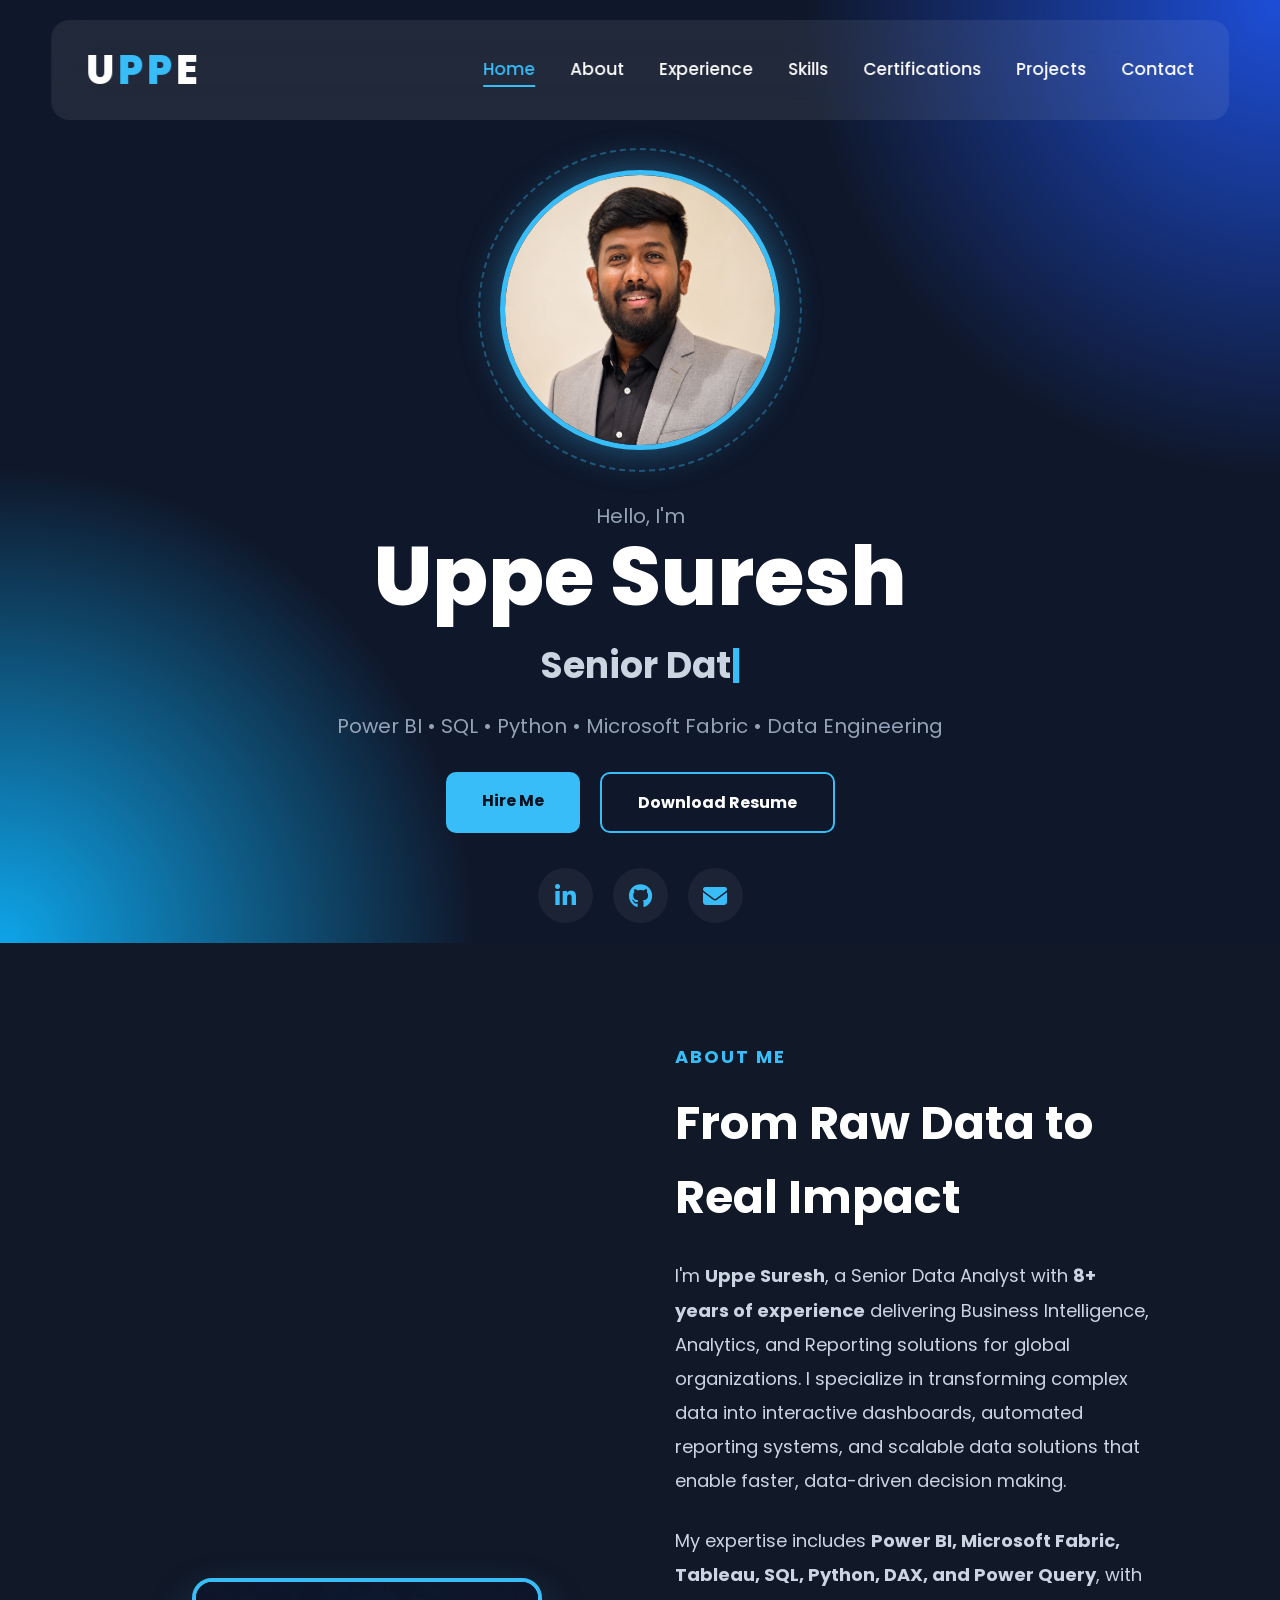
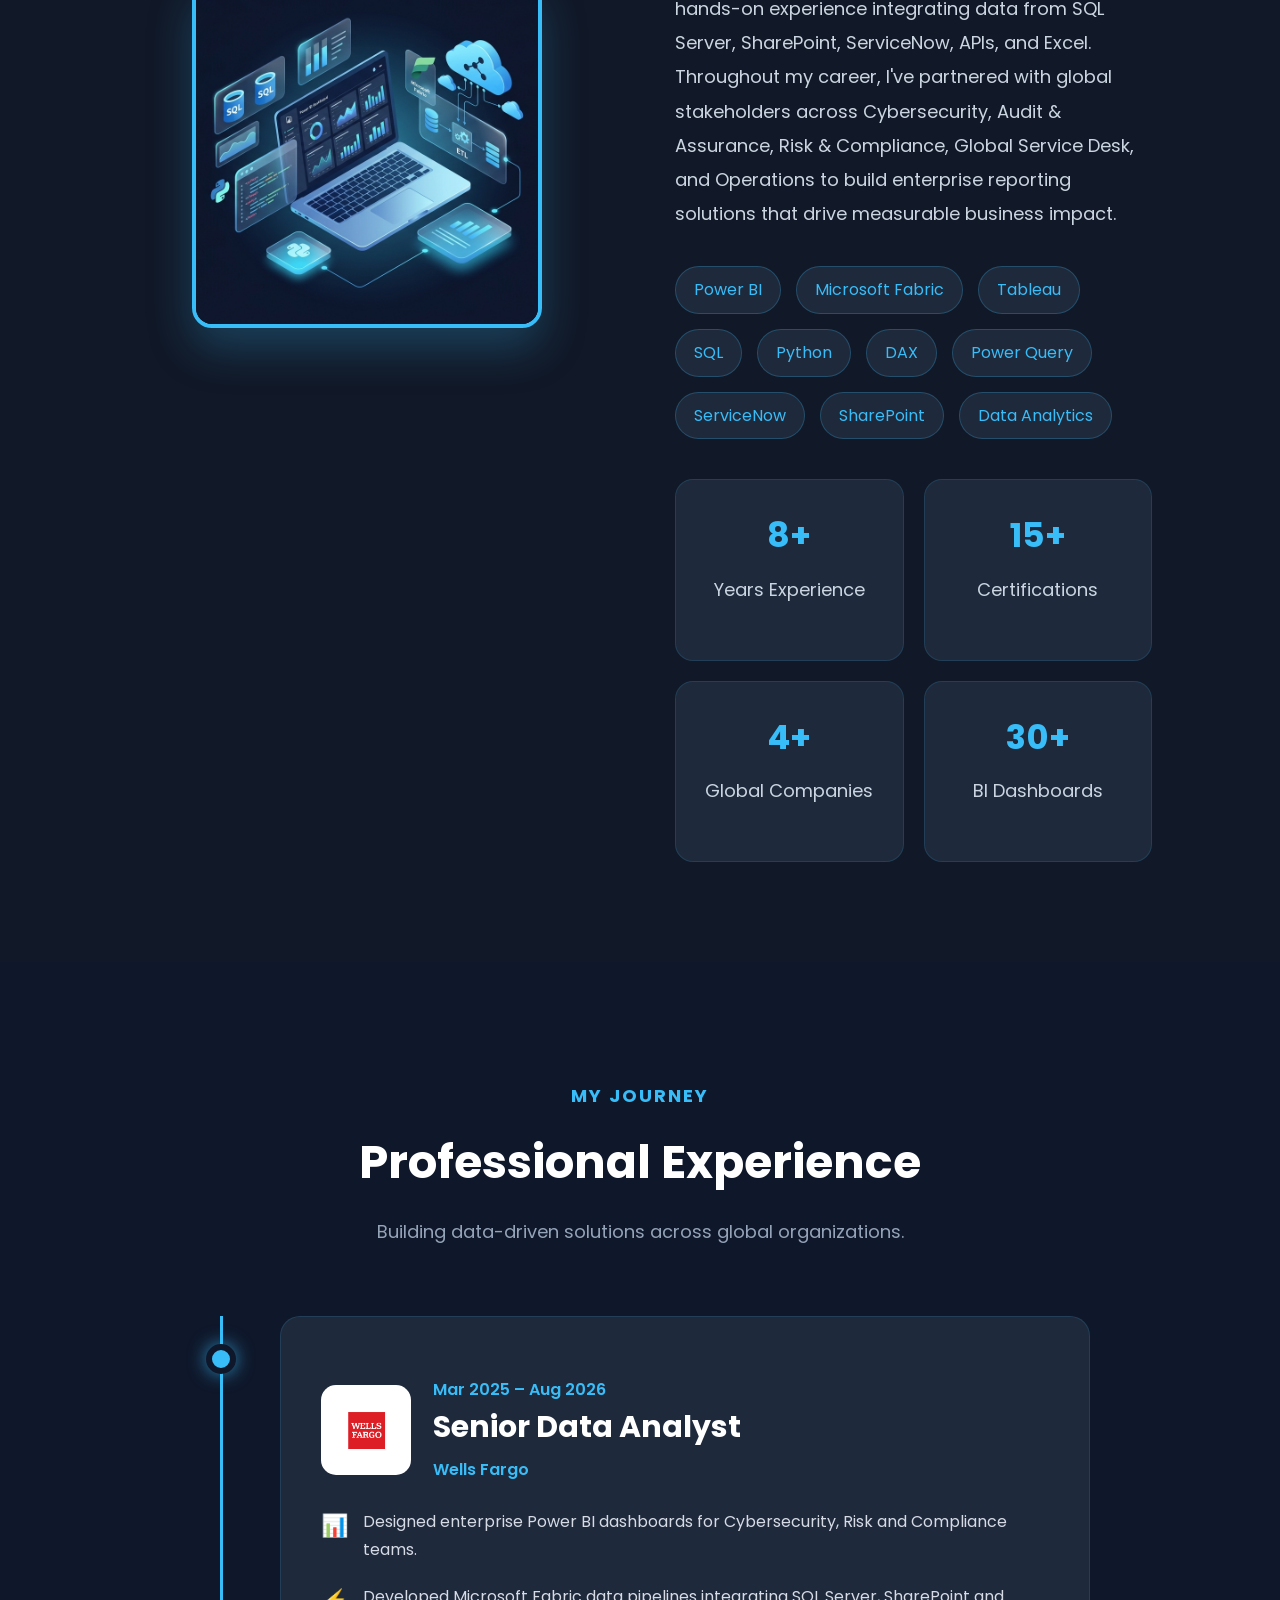
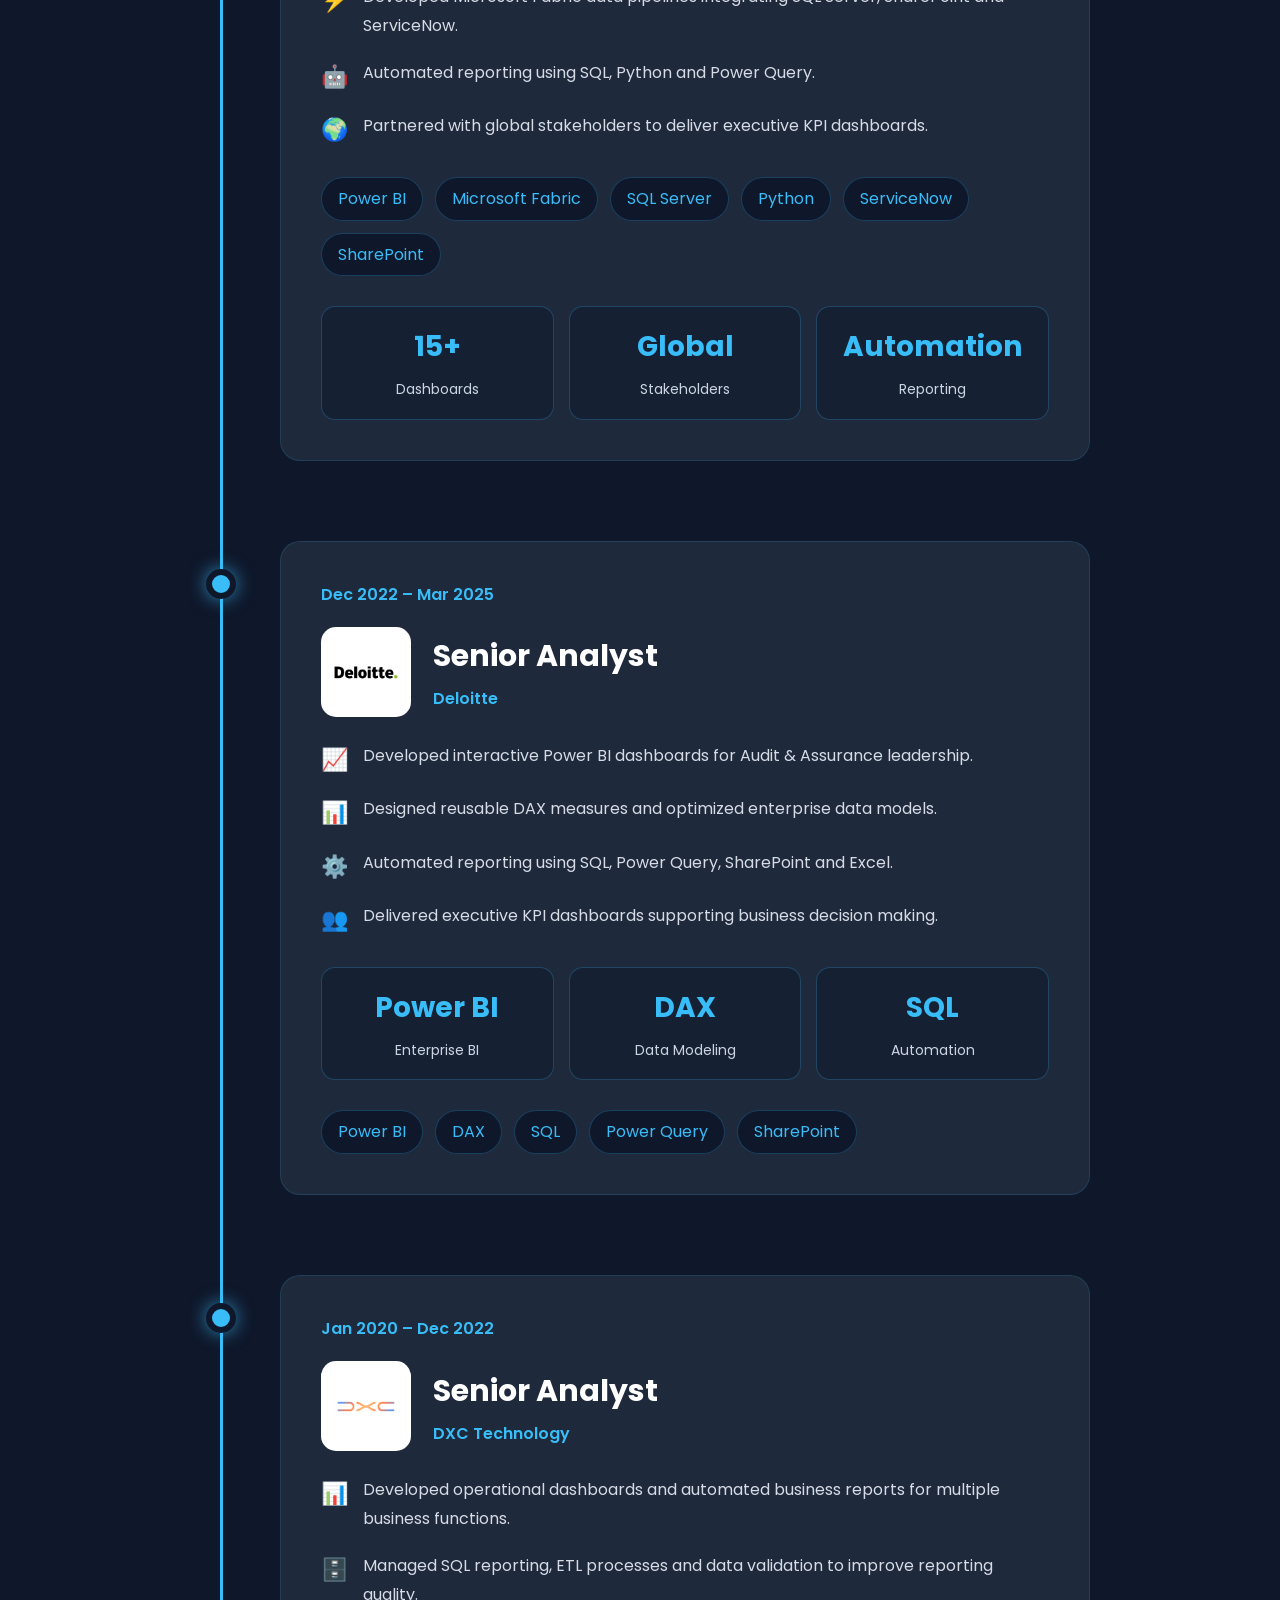
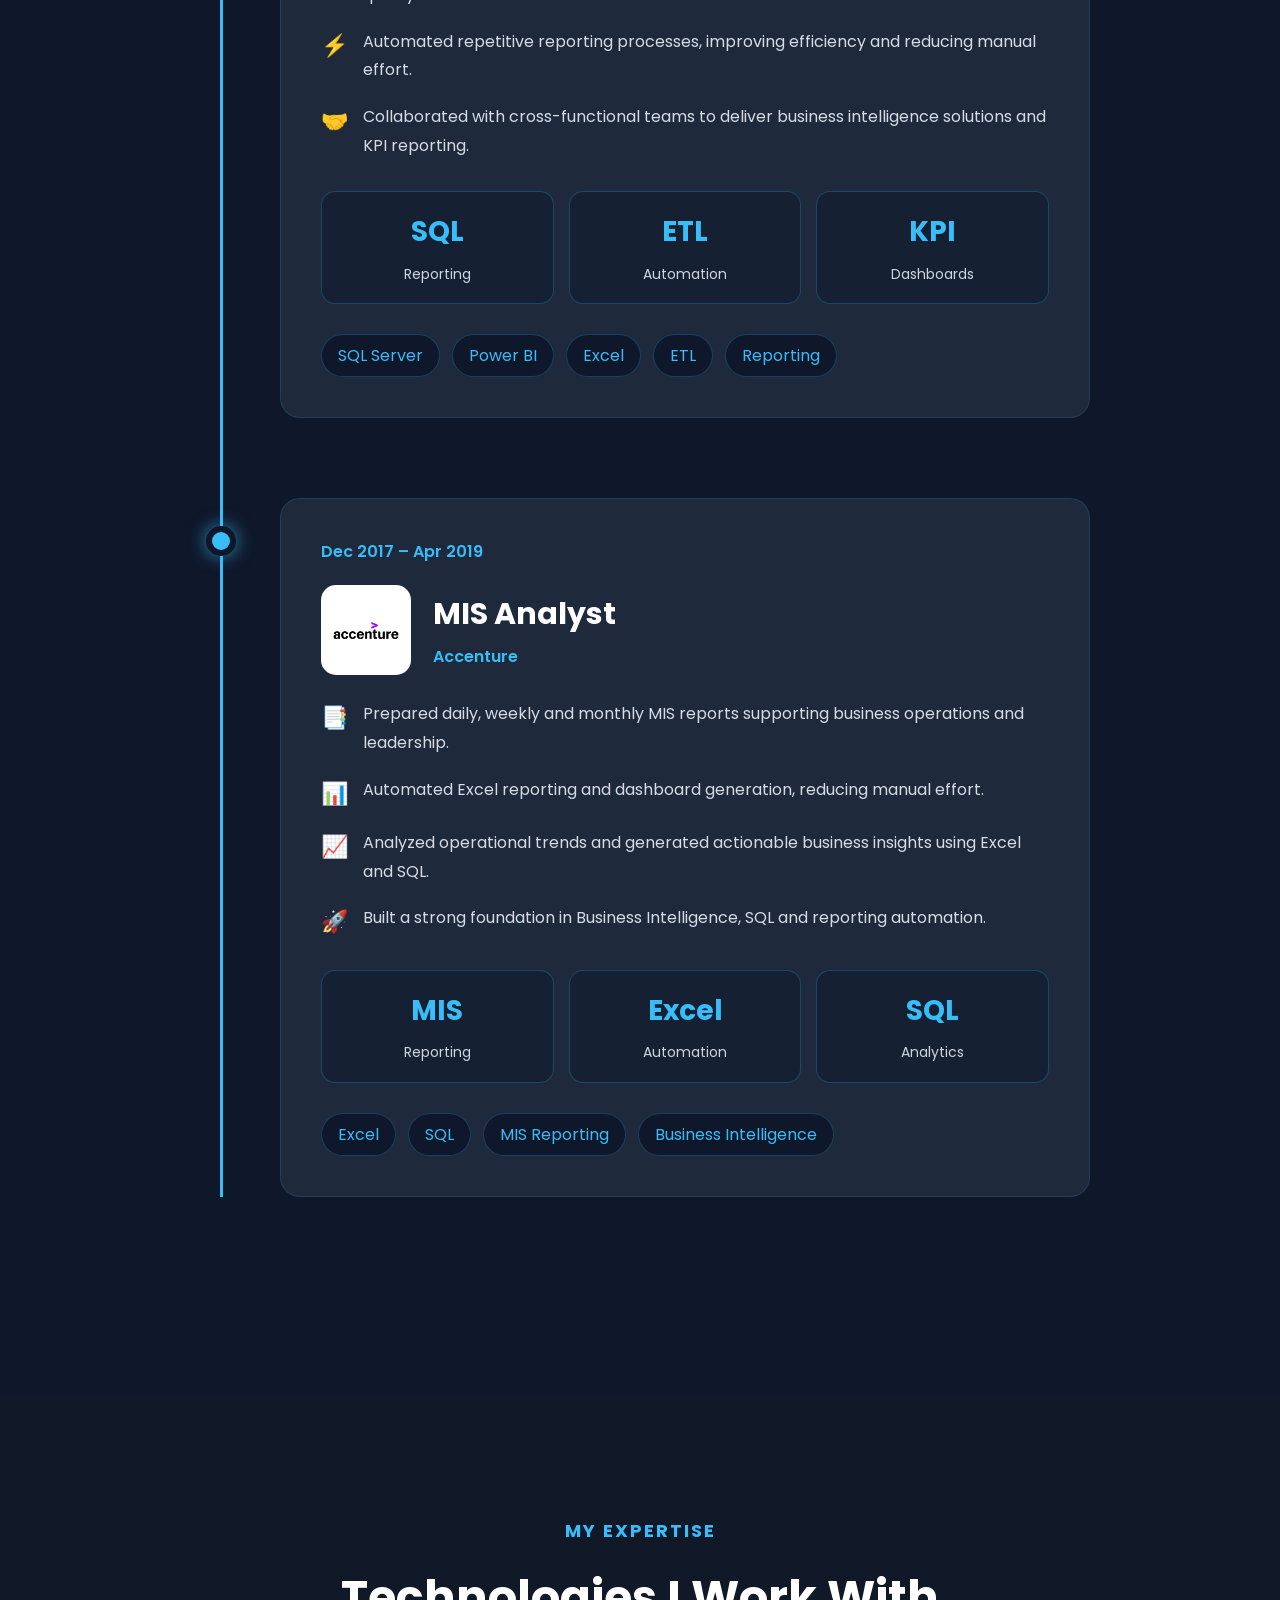
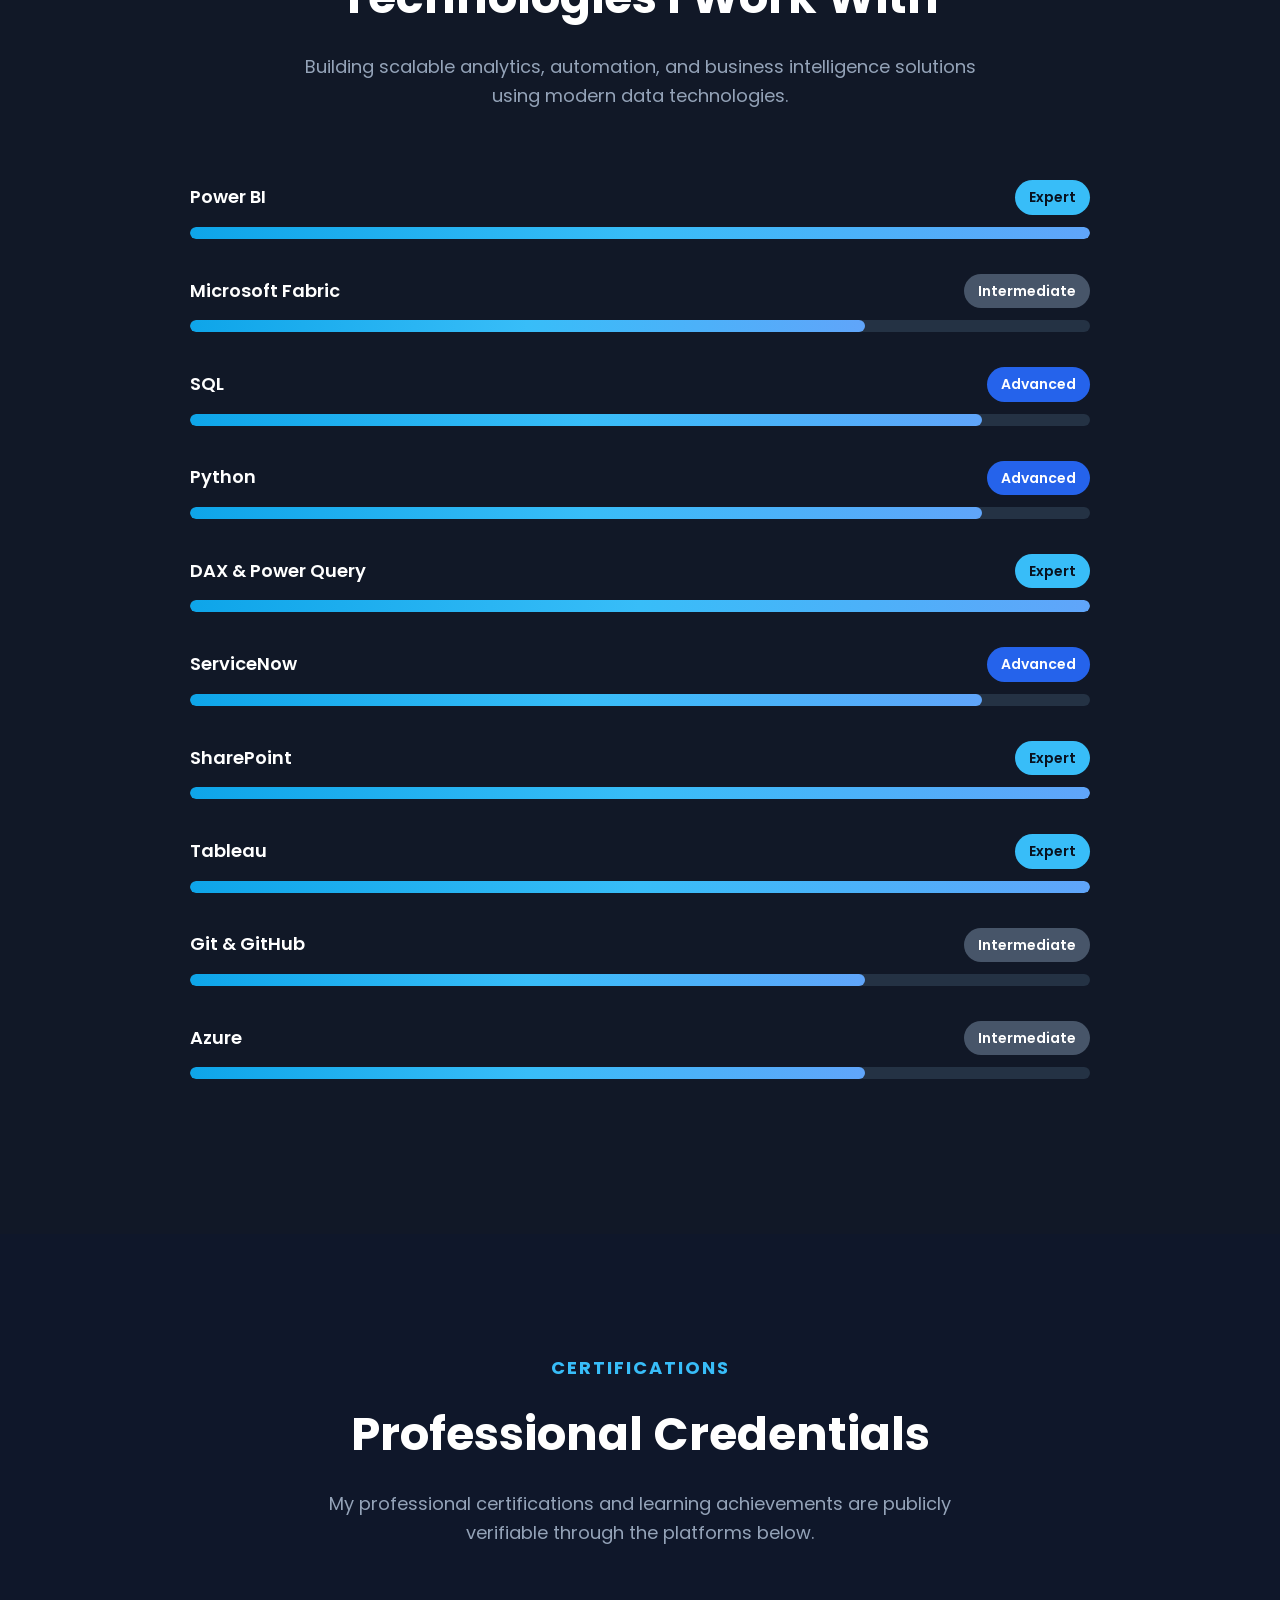
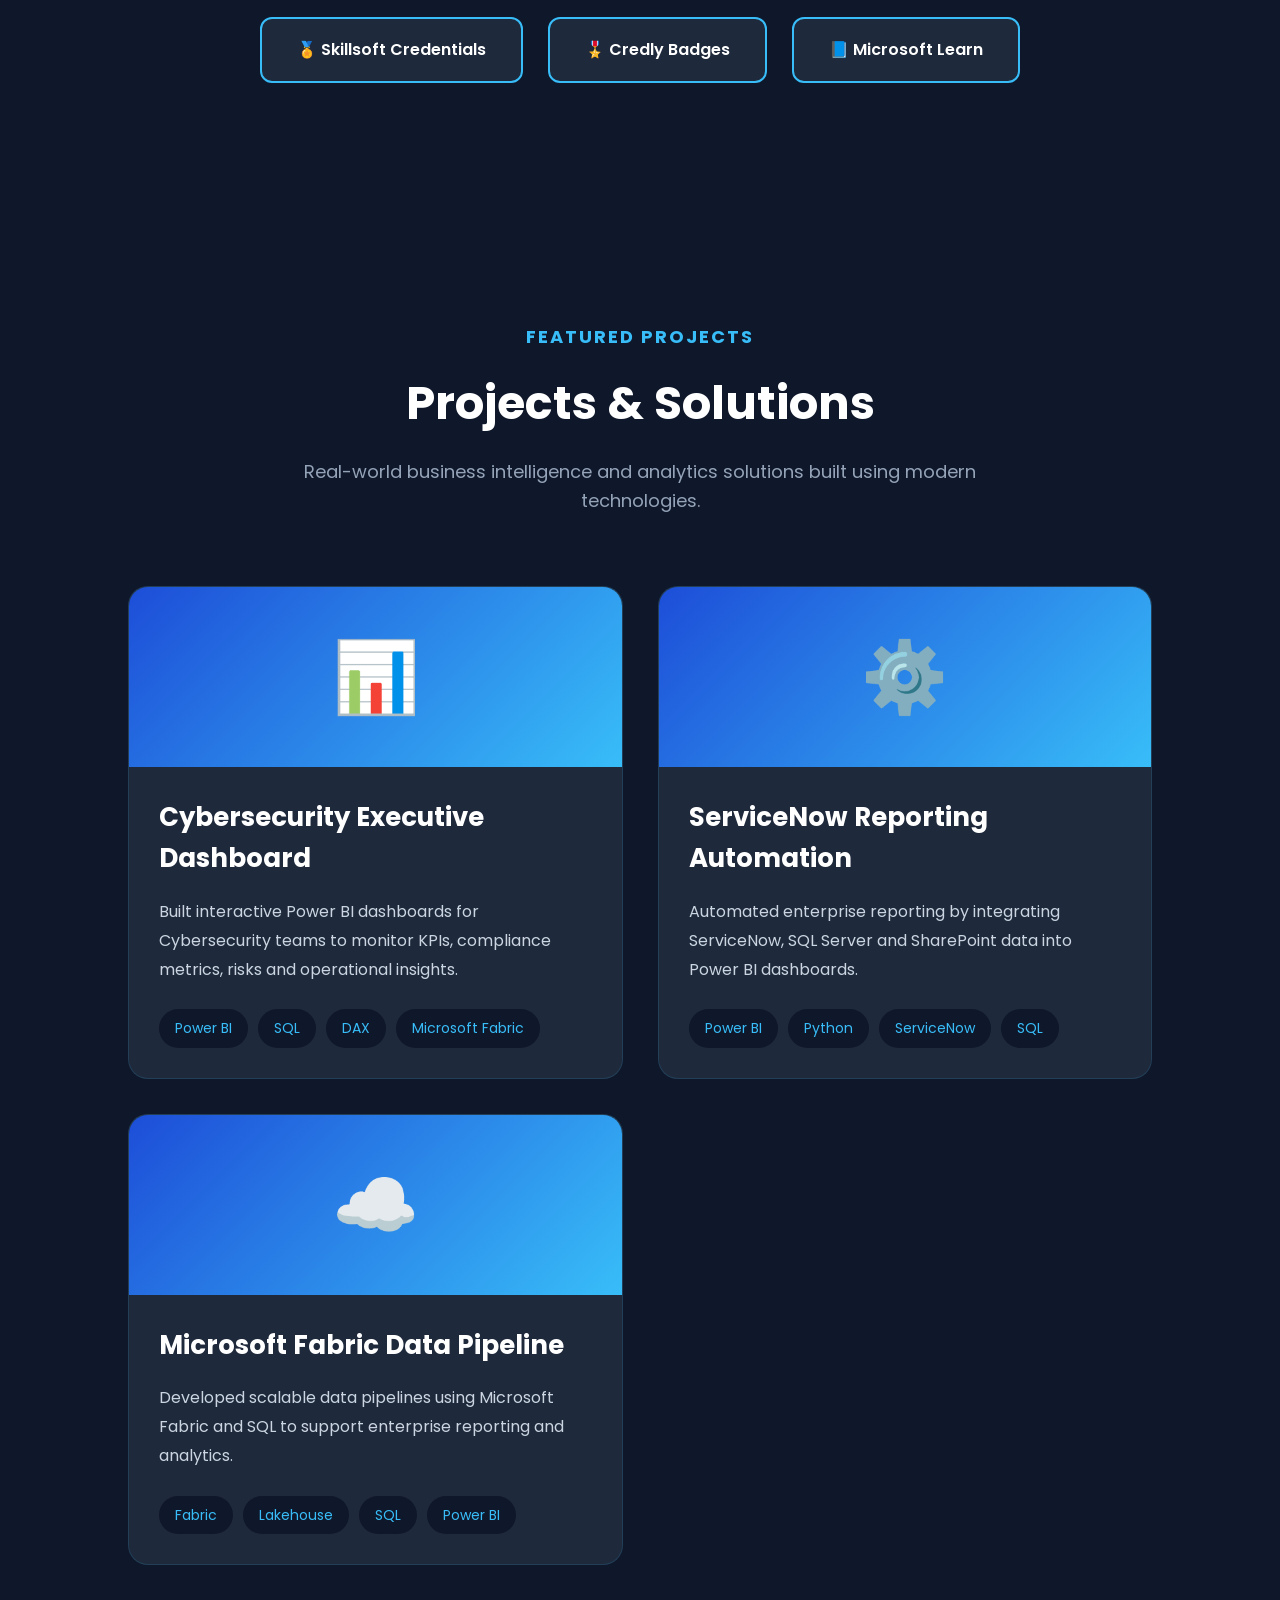
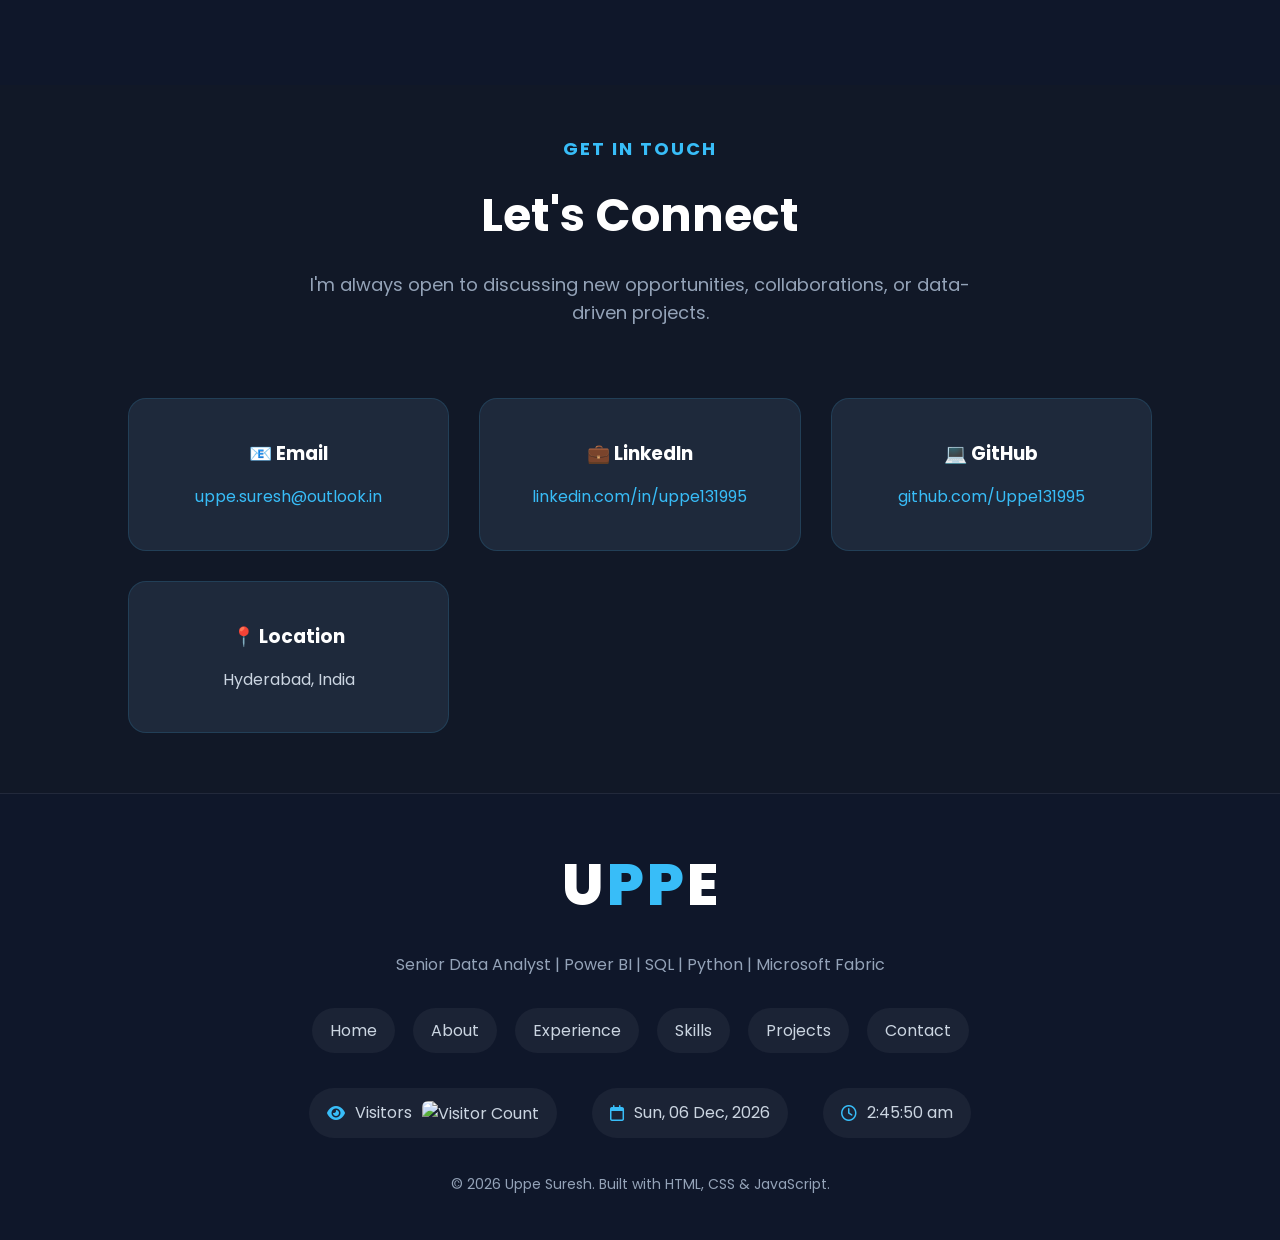
==== commit e3df856e: "Update index.html Name update" ====
--- a/index.html
+++ b/index.html
@@ -5,11 +5,11 @@
     <meta charset="UTF-8">
     <meta name="viewport" content="width=device-width, initial-scale=1.0">
 
-    <title>Uppe Suresh | Senior Data Analyst | Power BI | SQL | Microsoft Fabric</title>
-
-    <meta name="description" content="Portfolio of Uppe Suresh, Senior Data Analyst specializing in Power BI, SQL, Microsoft Fabric, Python, Tableau, and Business Intelligence.">
+    <title>Suresh Uppe | Senior Data Analyst | Power BI | SQL | Microsoft Fabric</title>
+
+    <meta name="description" content="Portfolio of Suresh Uppe, Senior Data Analyst specializing in Power BI, SQL, Microsoft Fabric, Python, Tableau, and Business Intelligence.">
     <meta name="keywords" content="Power BI, SQL, Microsoft Fabric, Data Analyst, Python, Tableau, Portfolio">
-    <meta name="author" content="Uppe Suresh">
+    <meta name="author" content="Suresh Uppe">
 
     <link rel="preconnect" href="https://fonts.googleapis.com">
     <link rel="preconnect" href="https://fonts.gstatic.com" crossorigin>
@@ -1114,4 +1114,4 @@
 
 </div>
 
-</html>+</html>
--- a/assets/css/style.css
+++ b/assets/css/style.css
@@ -1948,4 +1948,28 @@
 
     color:#94a3b8;
 
+}
+
+/* =====================================
+   MOBILE MENU
+===================================== */
+
+.menu-toggle{
+
+    display:none;
+
+    font-size:30px;
+
+    color:#38bdf8;
+
+    cursor:pointer;
+
+    transition:.3s;
+
+}
+
+.menu-toggle:hover{
+
+    color:#60a5fa;
+
 }
--- a/assets/css/responsive.css
+++ b/assets/css/responsive.css
@@ -87,9 +87,53 @@
     }
 
     /* Temporary */
+    .menu-toggle{
+
+        display:block;
+
+    }
+
     .nav-links{
 
-        display:none;
+        position:absolute;
+
+        top:80px;
+
+        right:5%;
+
+        width:240px;
+
+        display:flex;
+
+        flex-direction:column;
+
+        align-items:center;
+
+        gap:18px;
+
+        padding:25px;
+
+        background:#1e293b;
+
+        border-radius:15px;
+
+        opacity:0;
+
+        visibility:hidden;
+
+        transform:translateY(-20px);
+
+        transition:.35s;
+
+    }
+
+    .nav-links.active{
+
+        opacity:1;
+
+        visibility:visible;
+
+        transform:translateY(0);
 
     }
 
@@ -287,7 +331,6 @@
 
 @media (max-width:480px){
 
-
     .hero-text h1{
 
         font-size:34px;
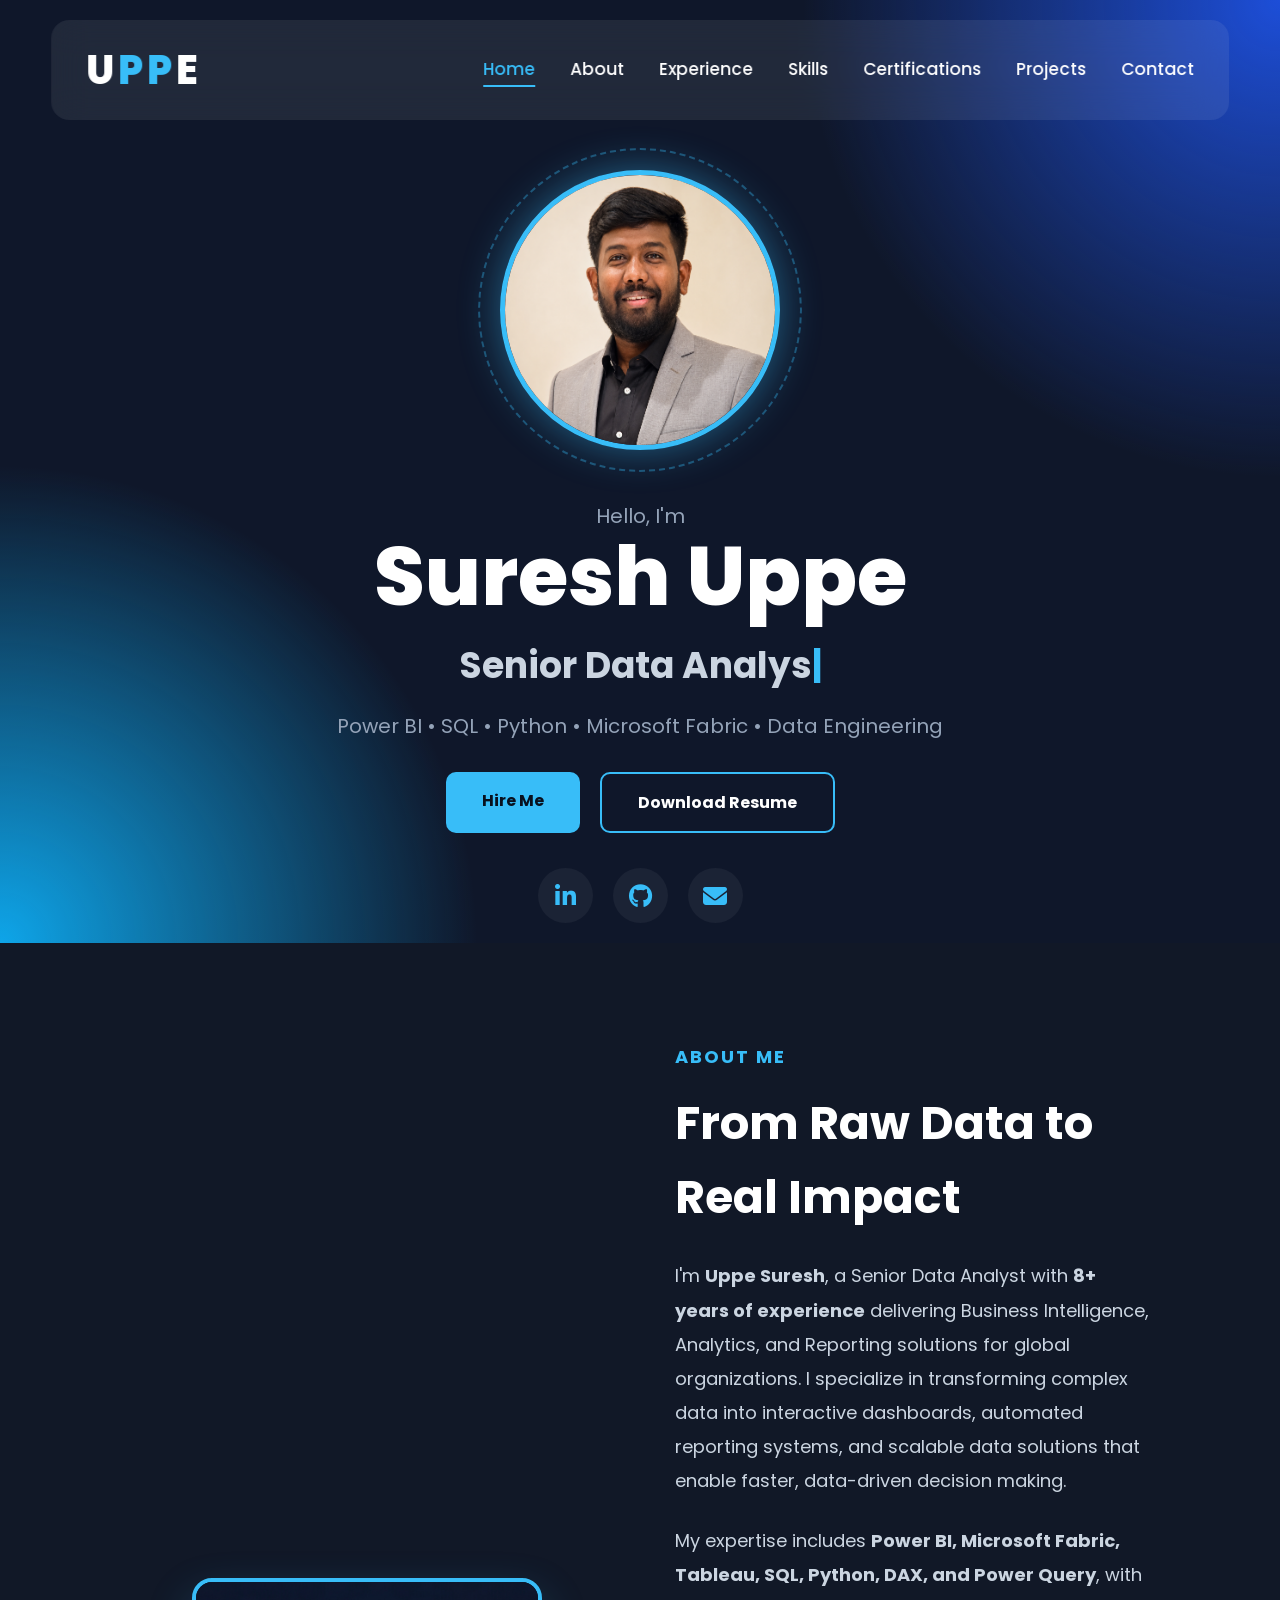
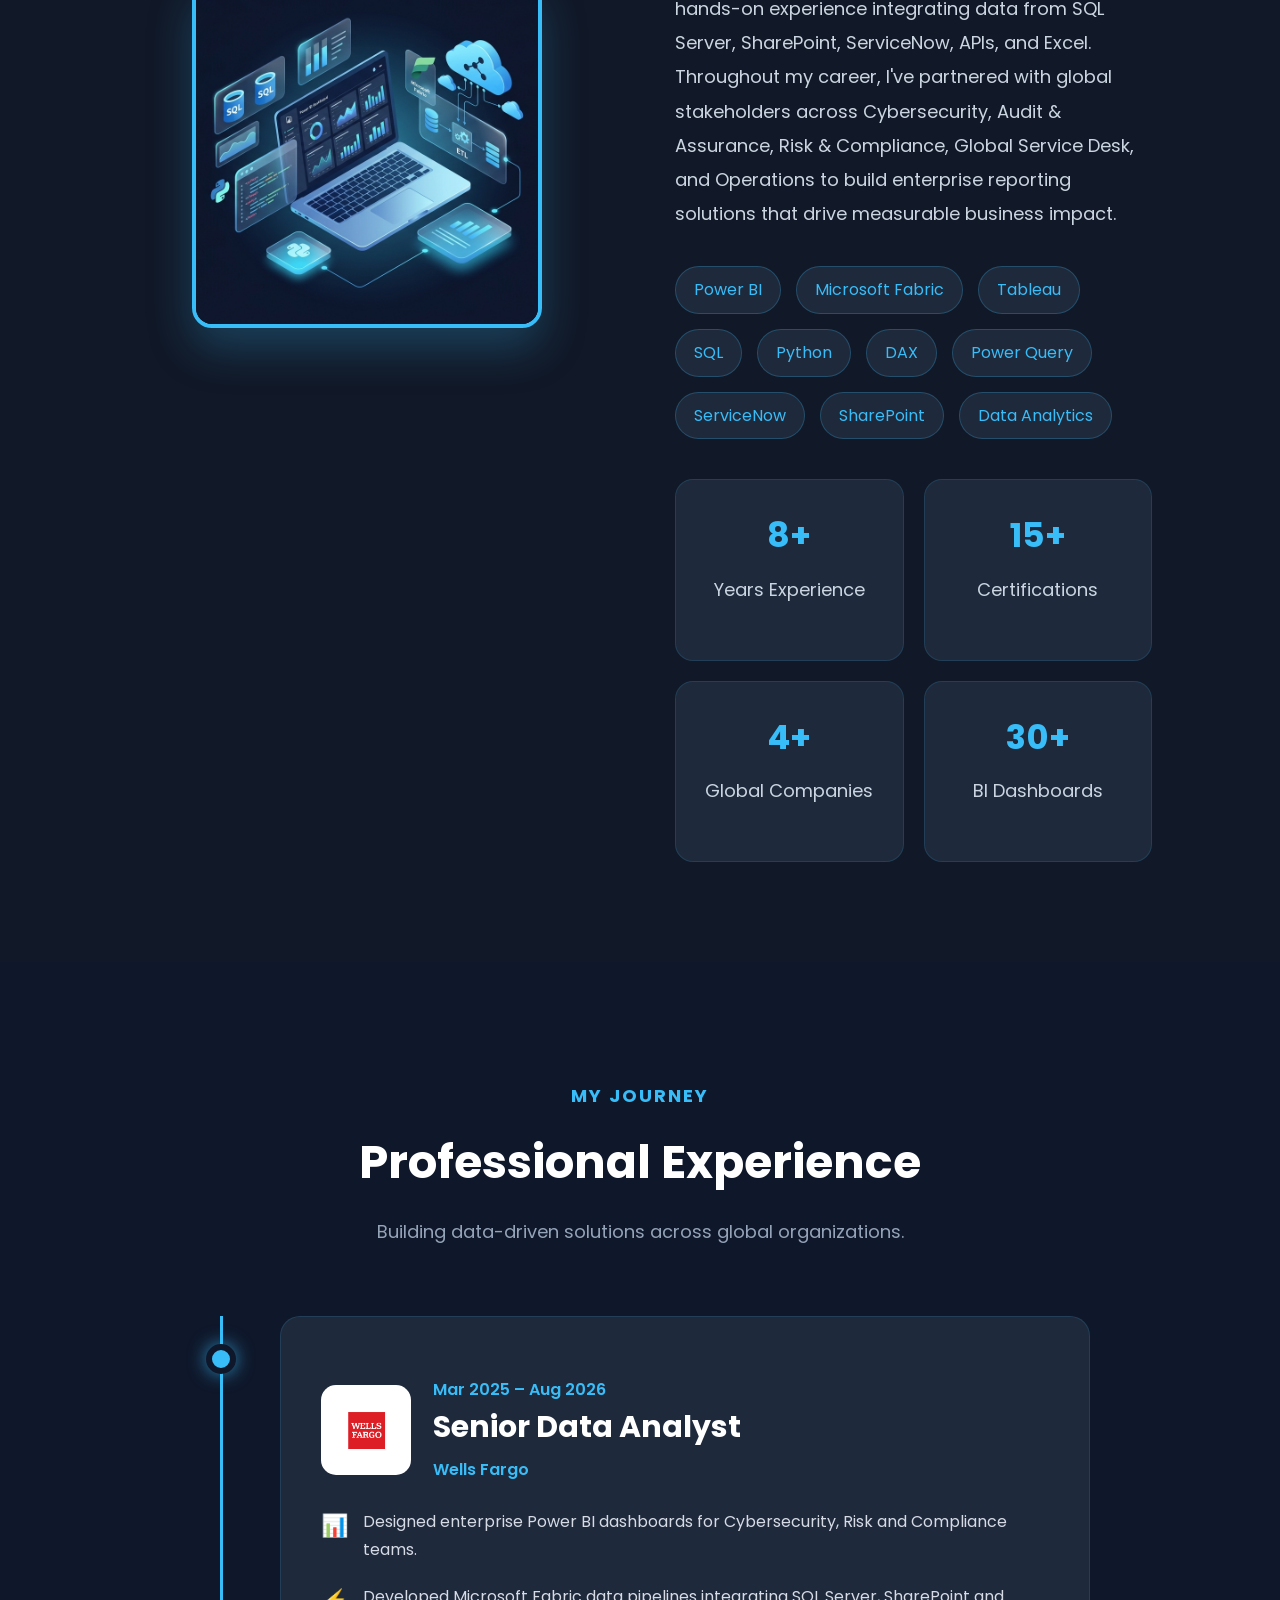
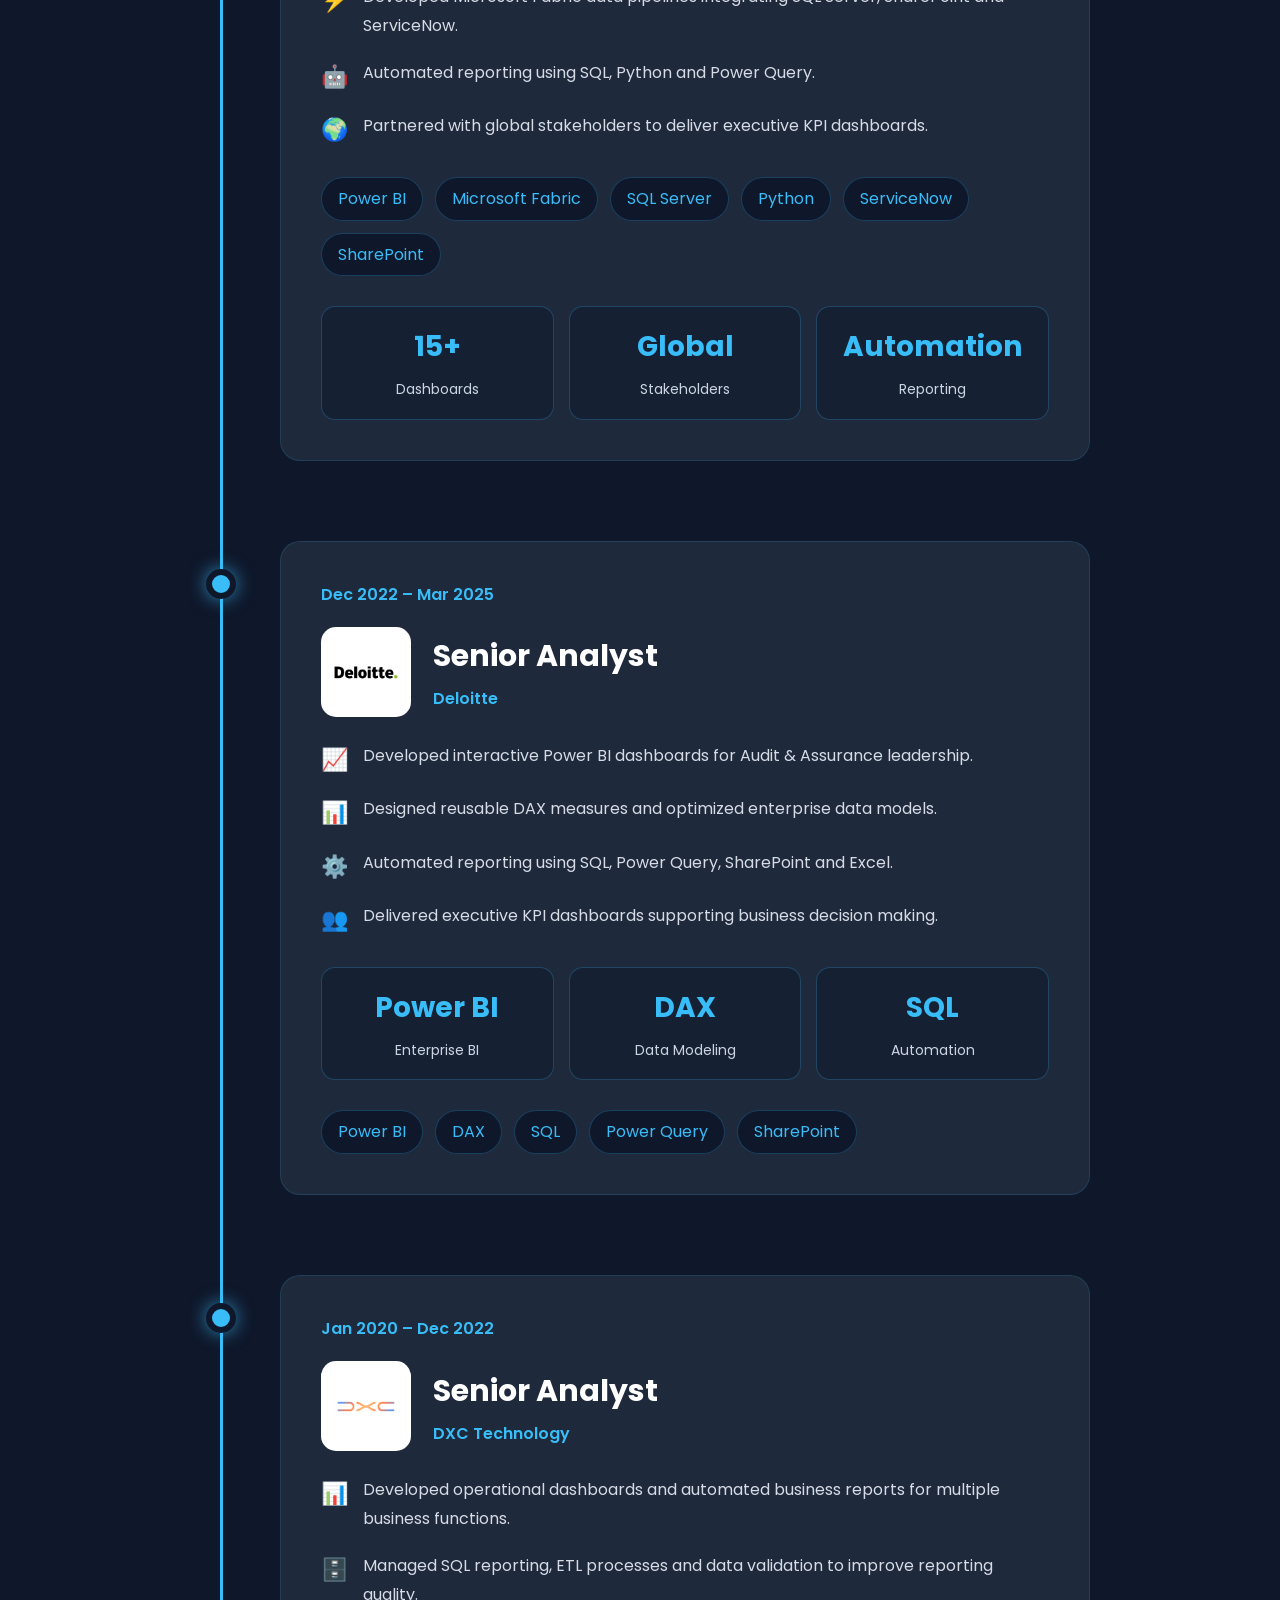
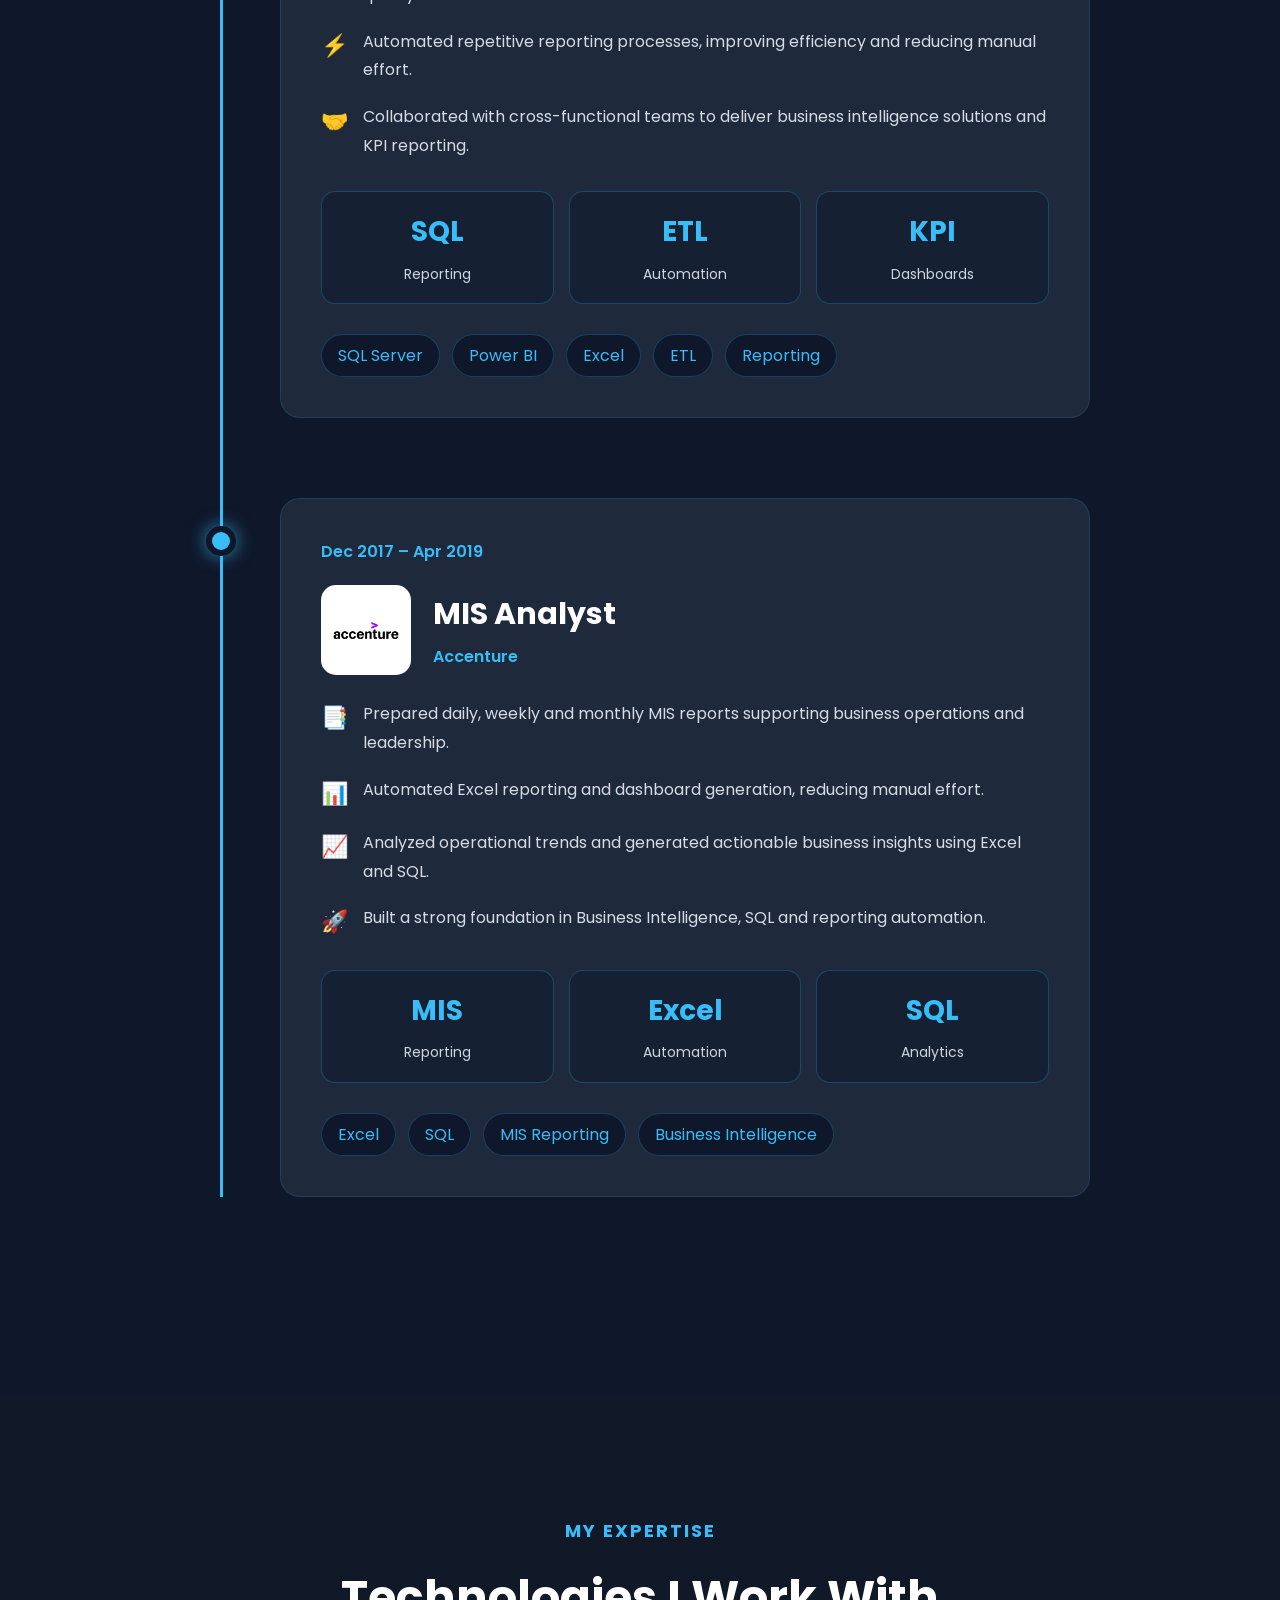
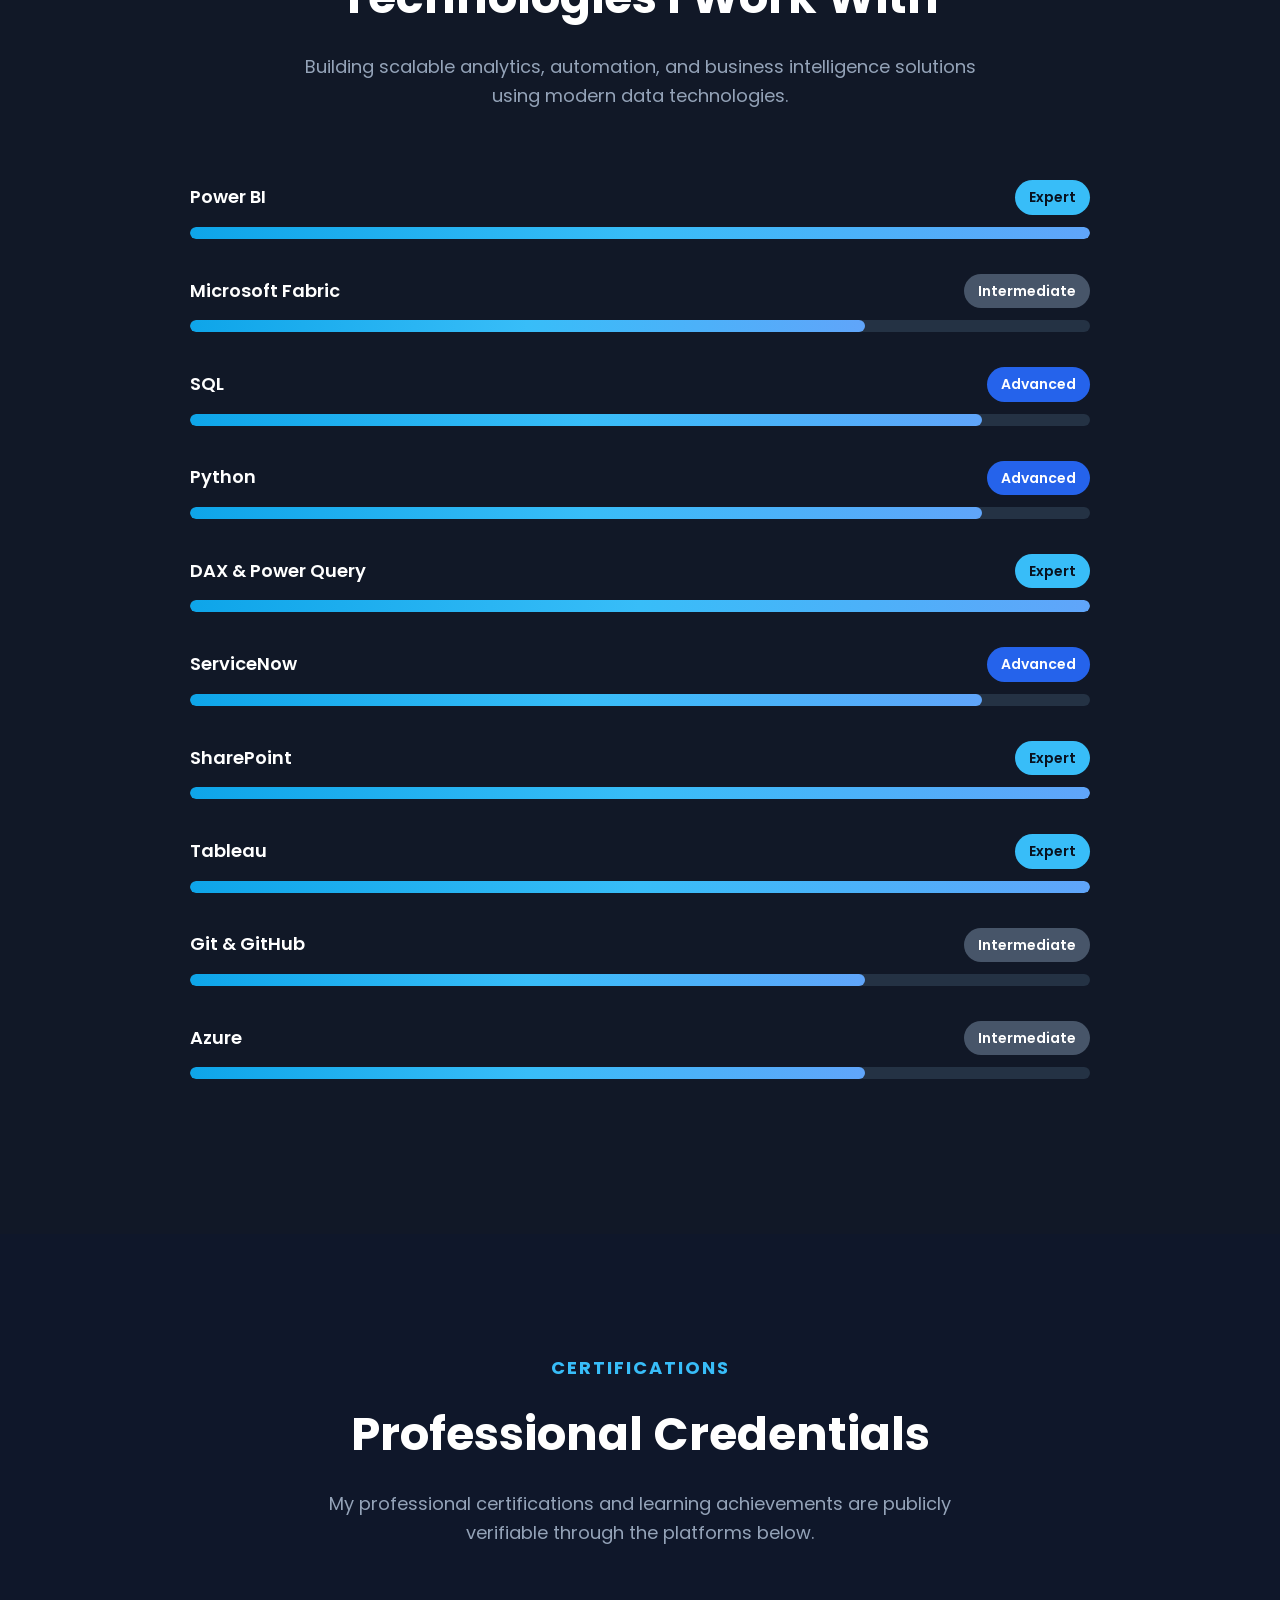
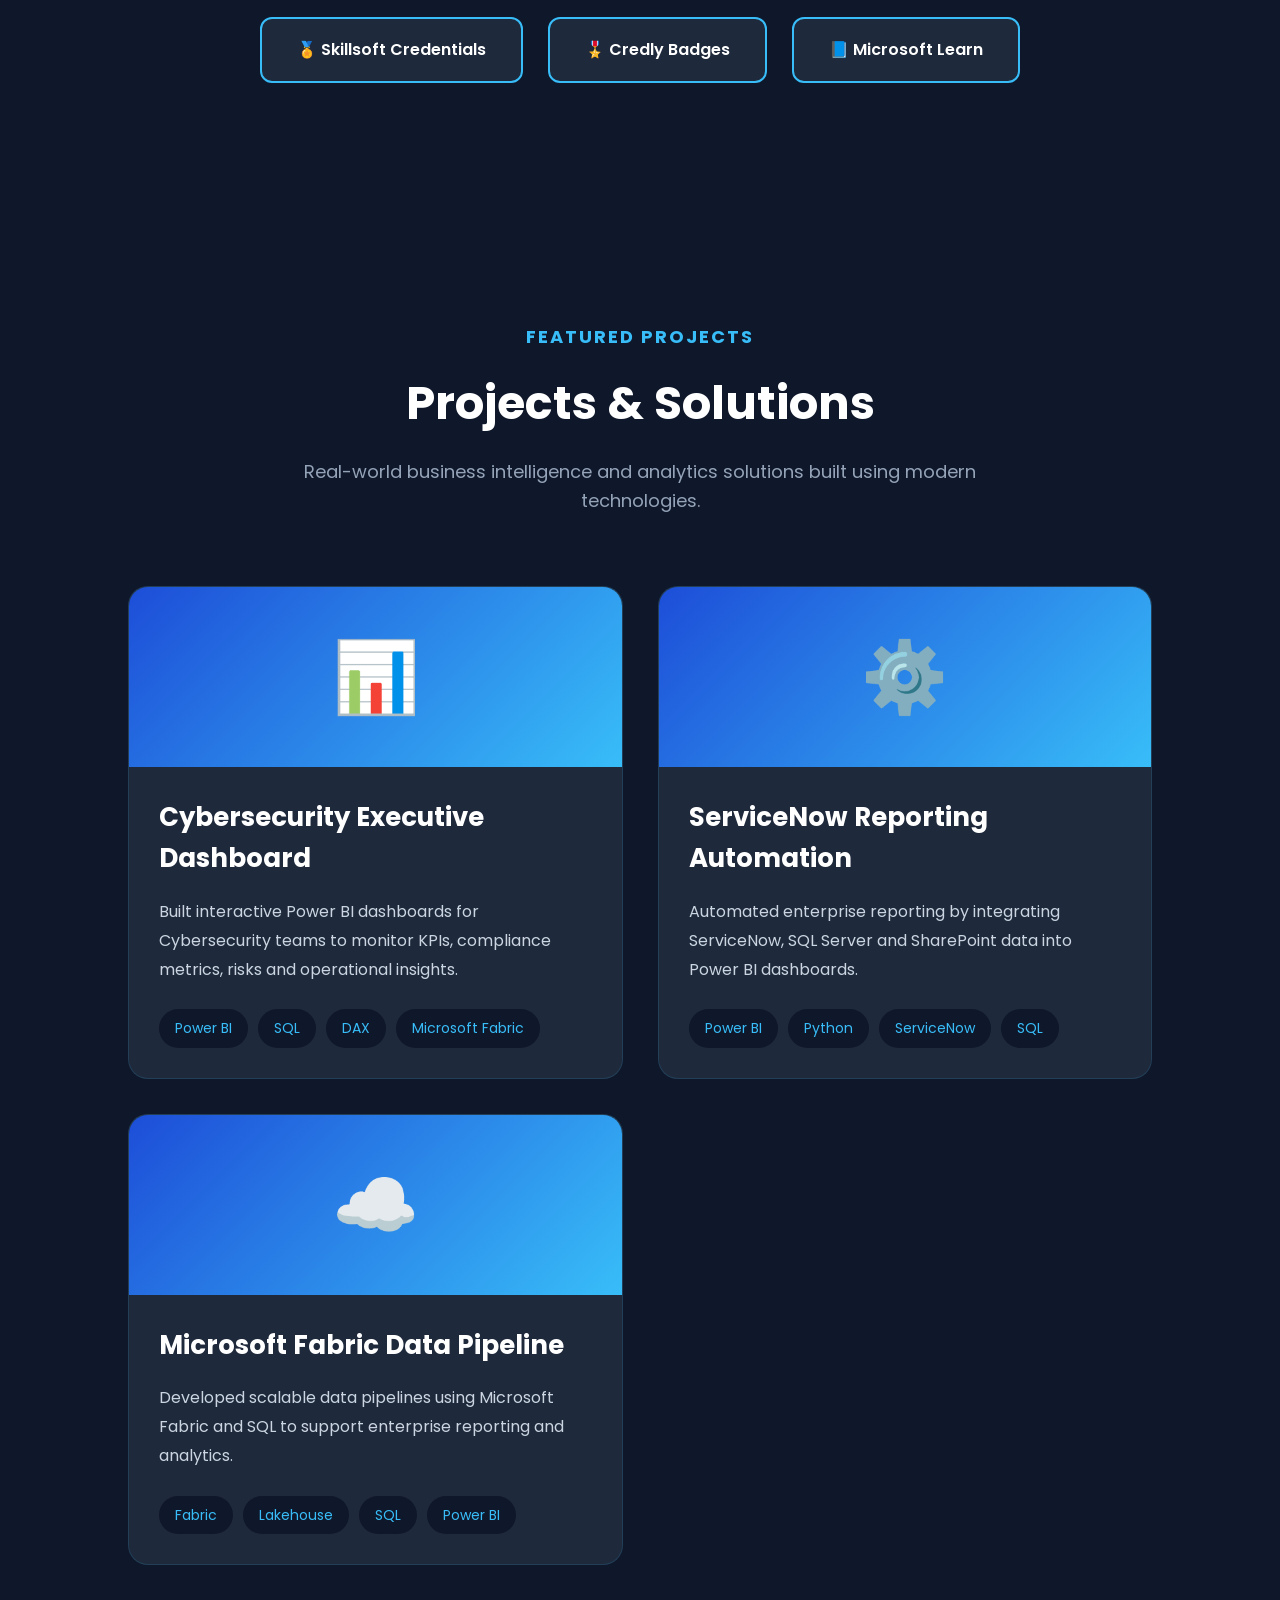
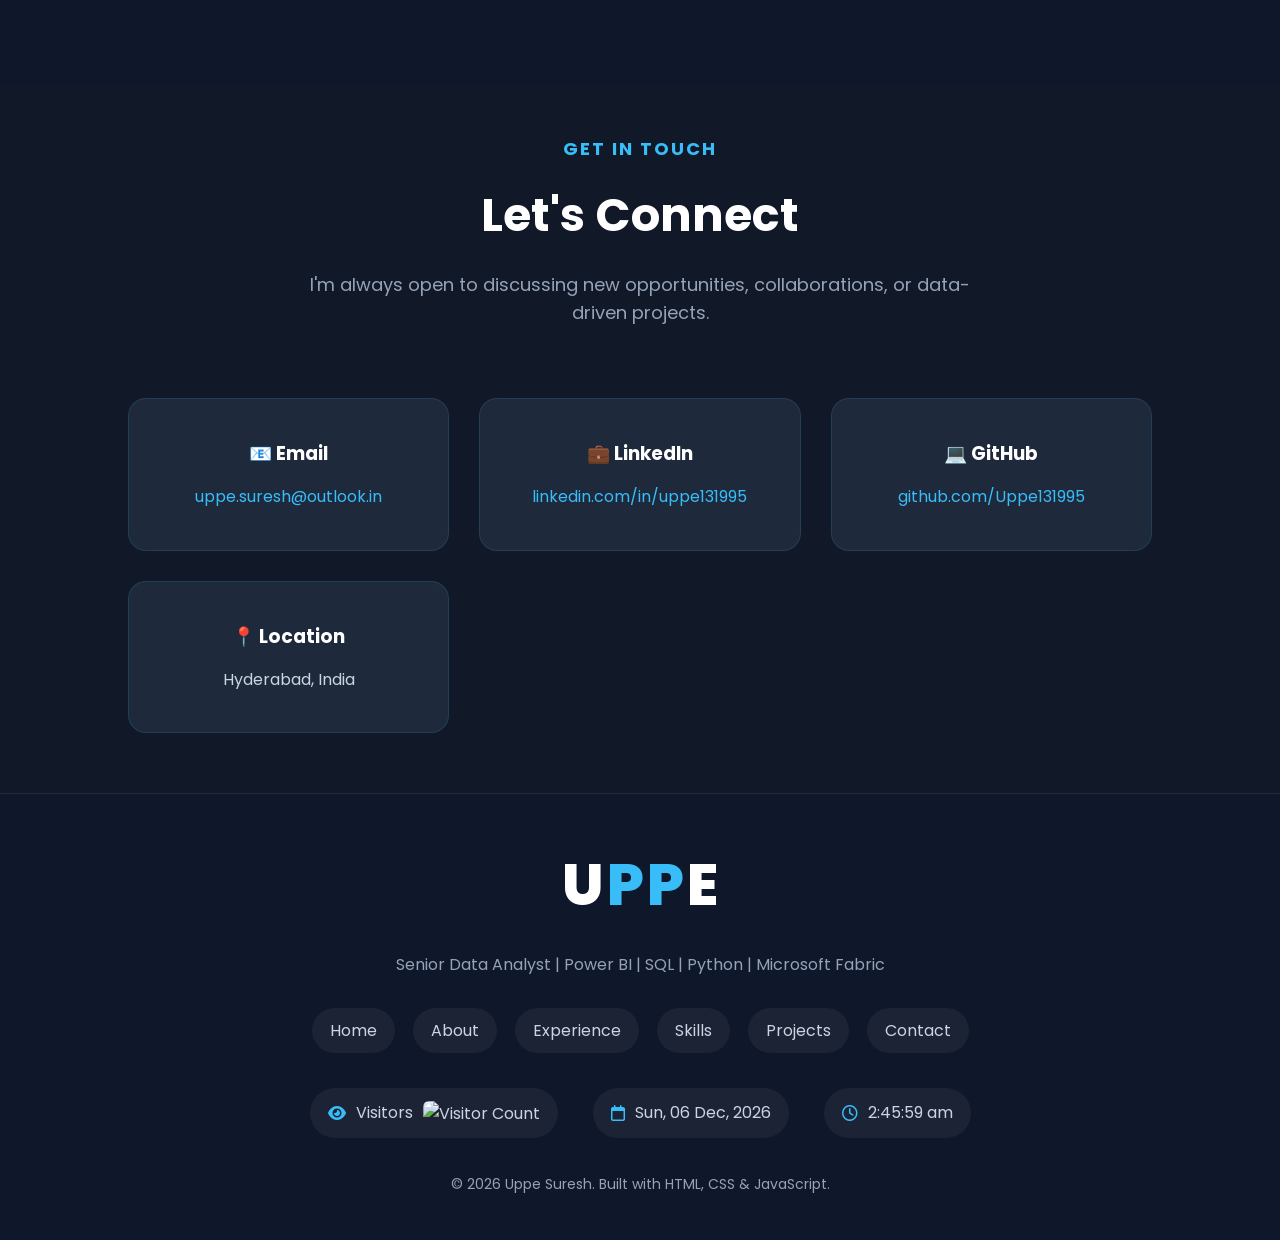
==== commit d01ef74a: "Update index.html" ====
--- a/index.html
+++ b/index.html
@@ -70,7 +70,7 @@
 
                 <p>Hello, I'm</p>
 
-                <h1>Uppe Suresh</h1>
+                <h1>Suresh Uppe</h1>
 
                 <h2>
                     <span id="typing"></span>
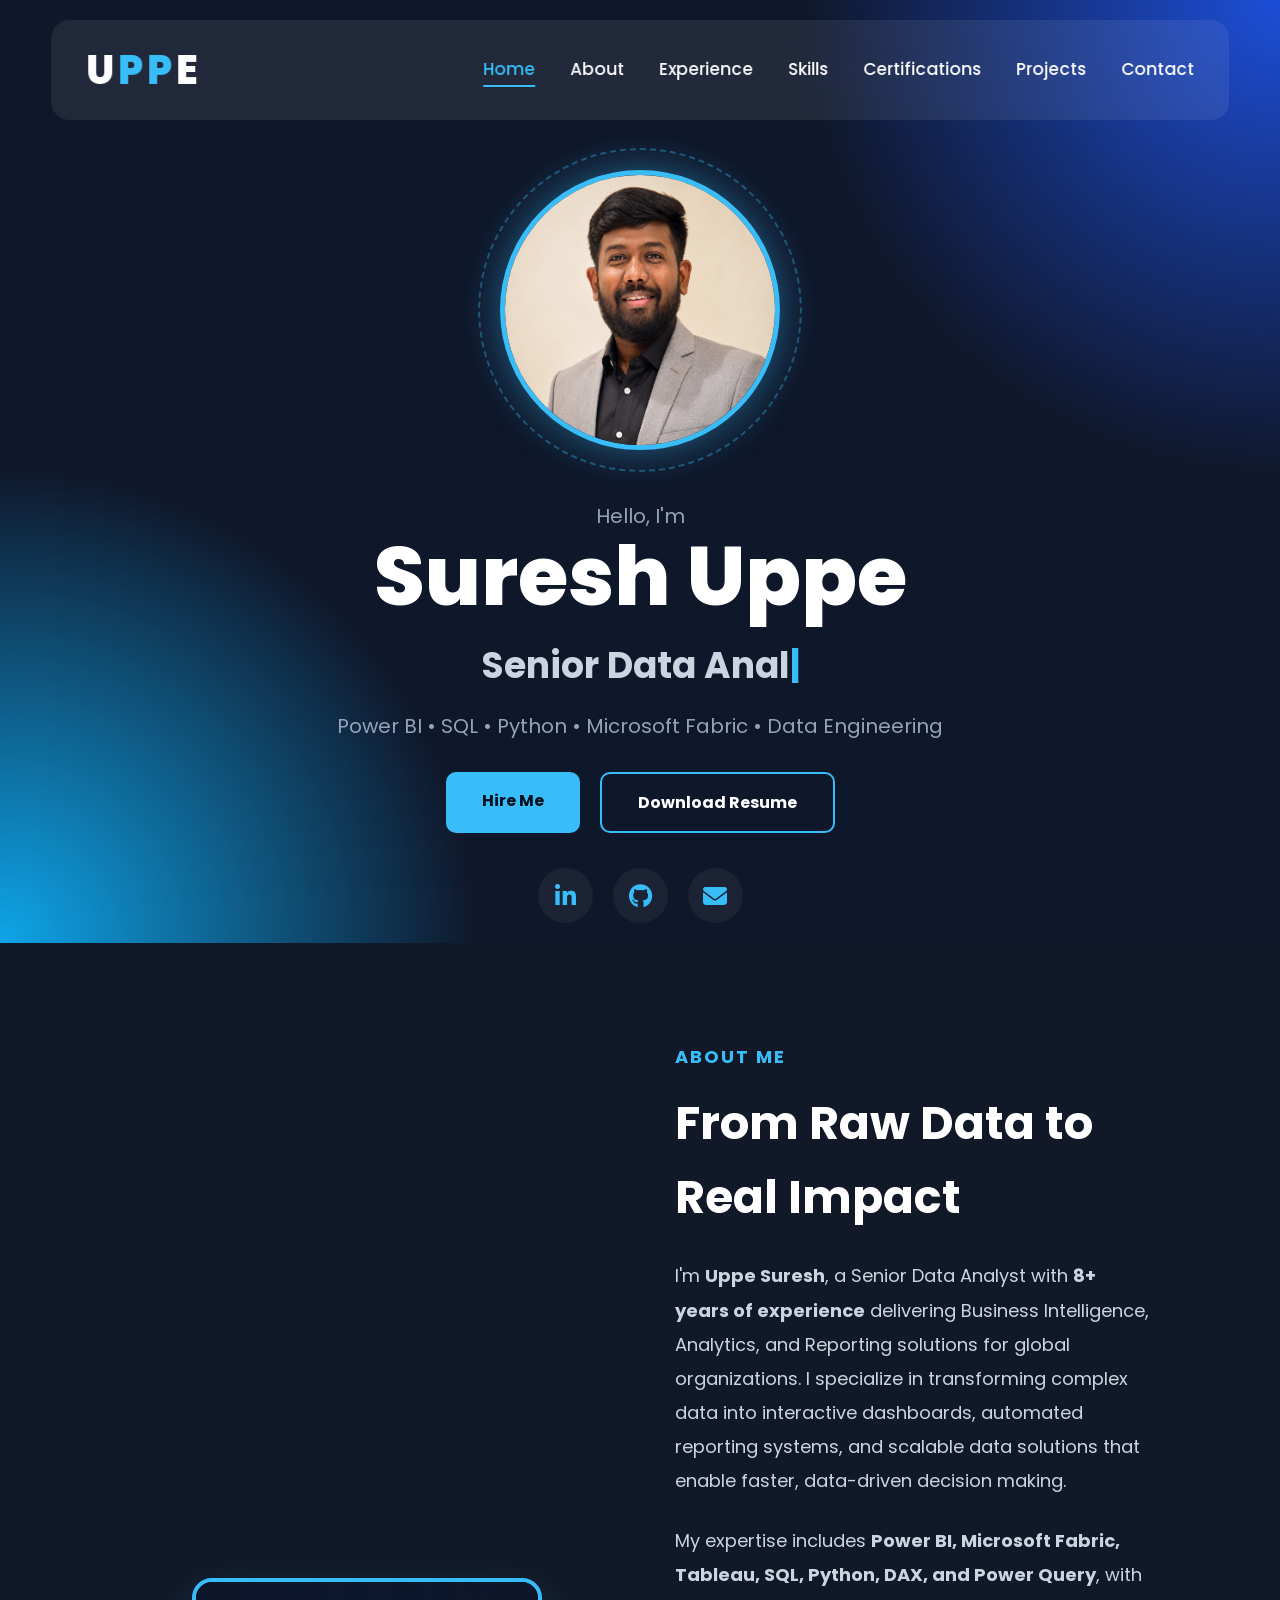
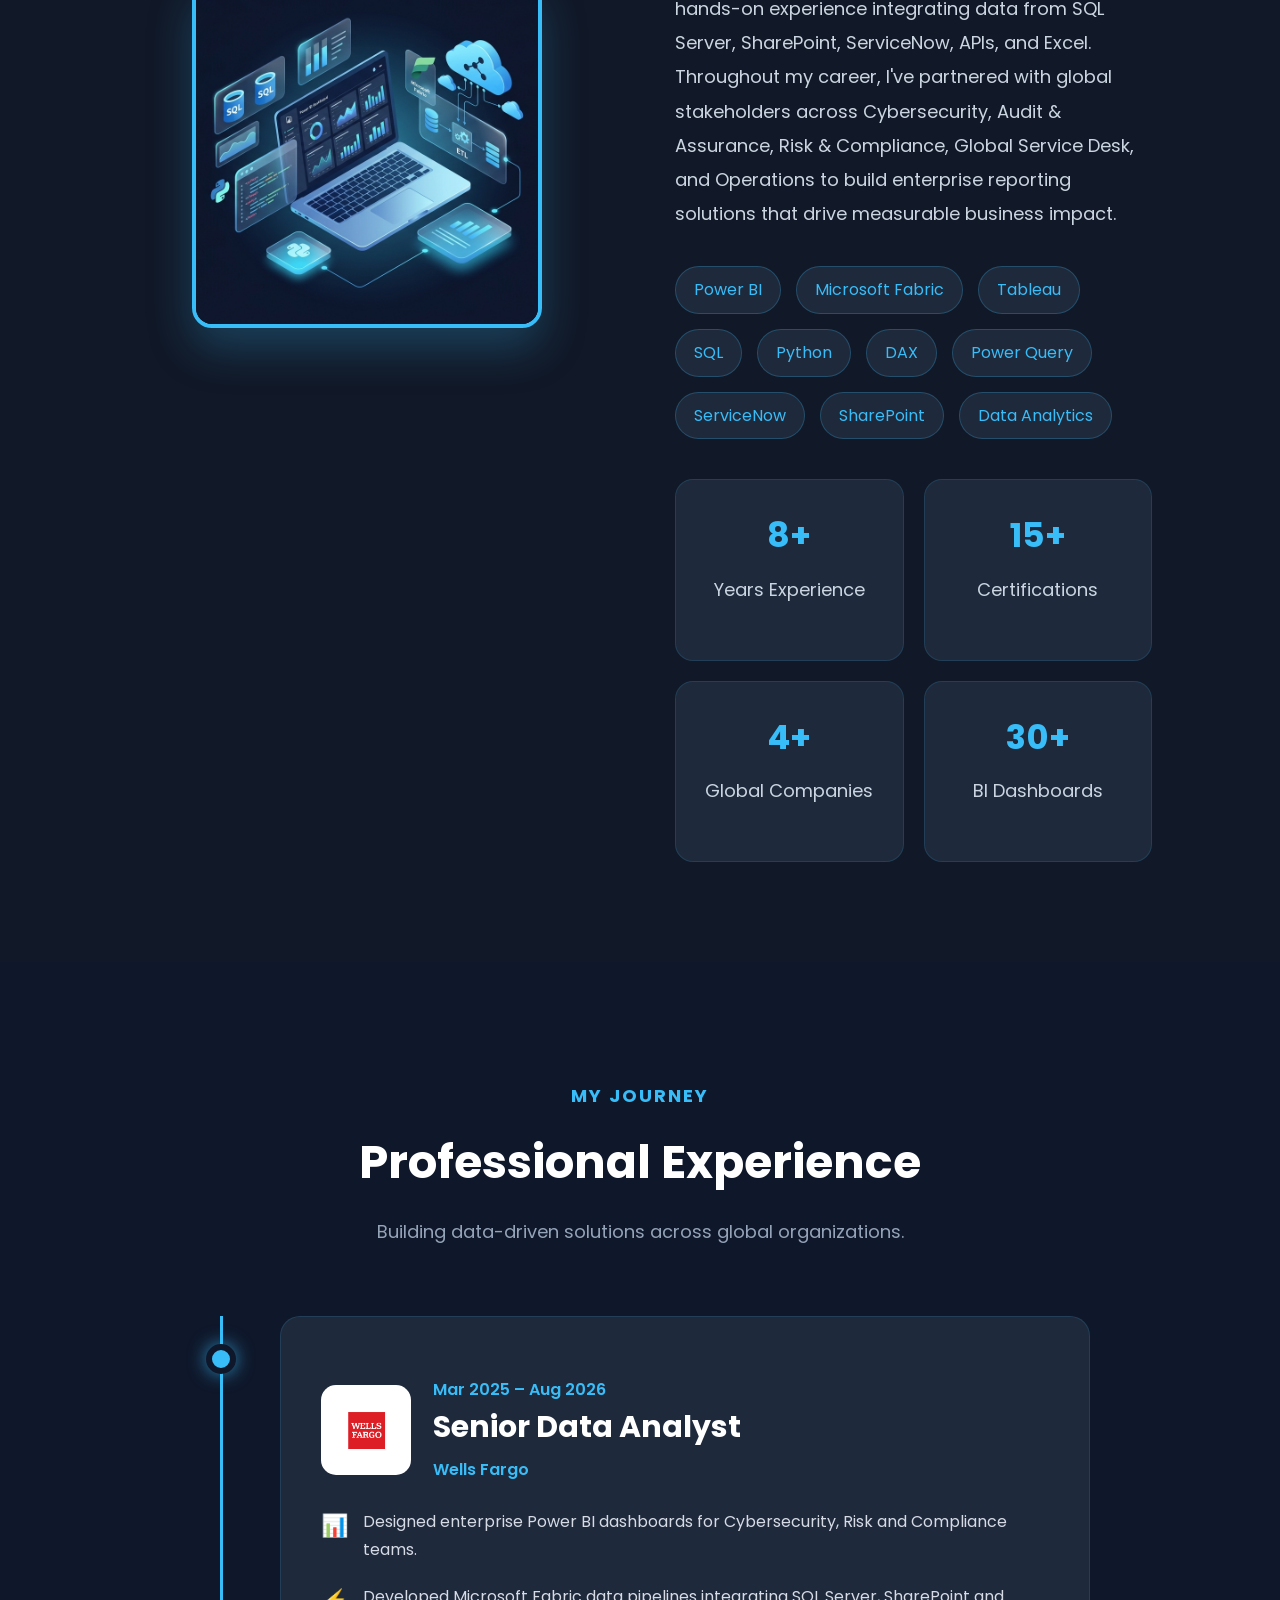
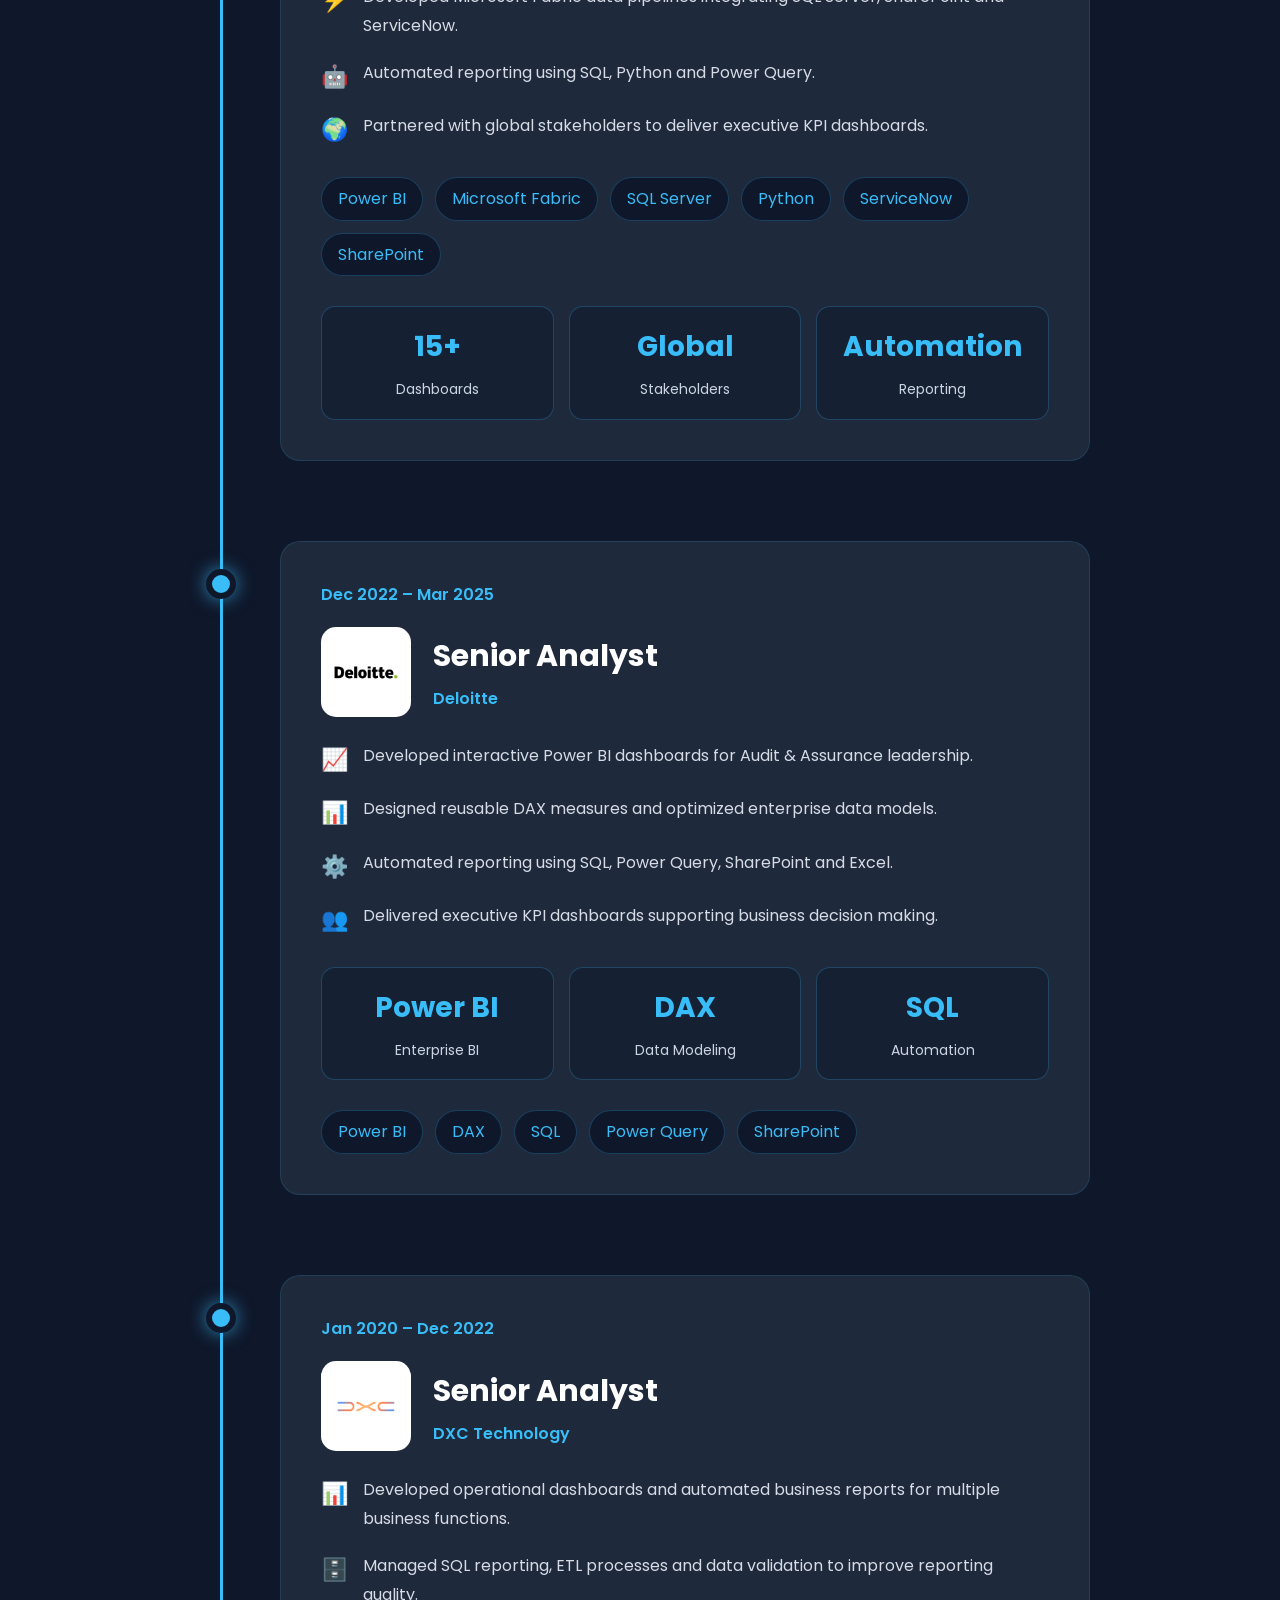
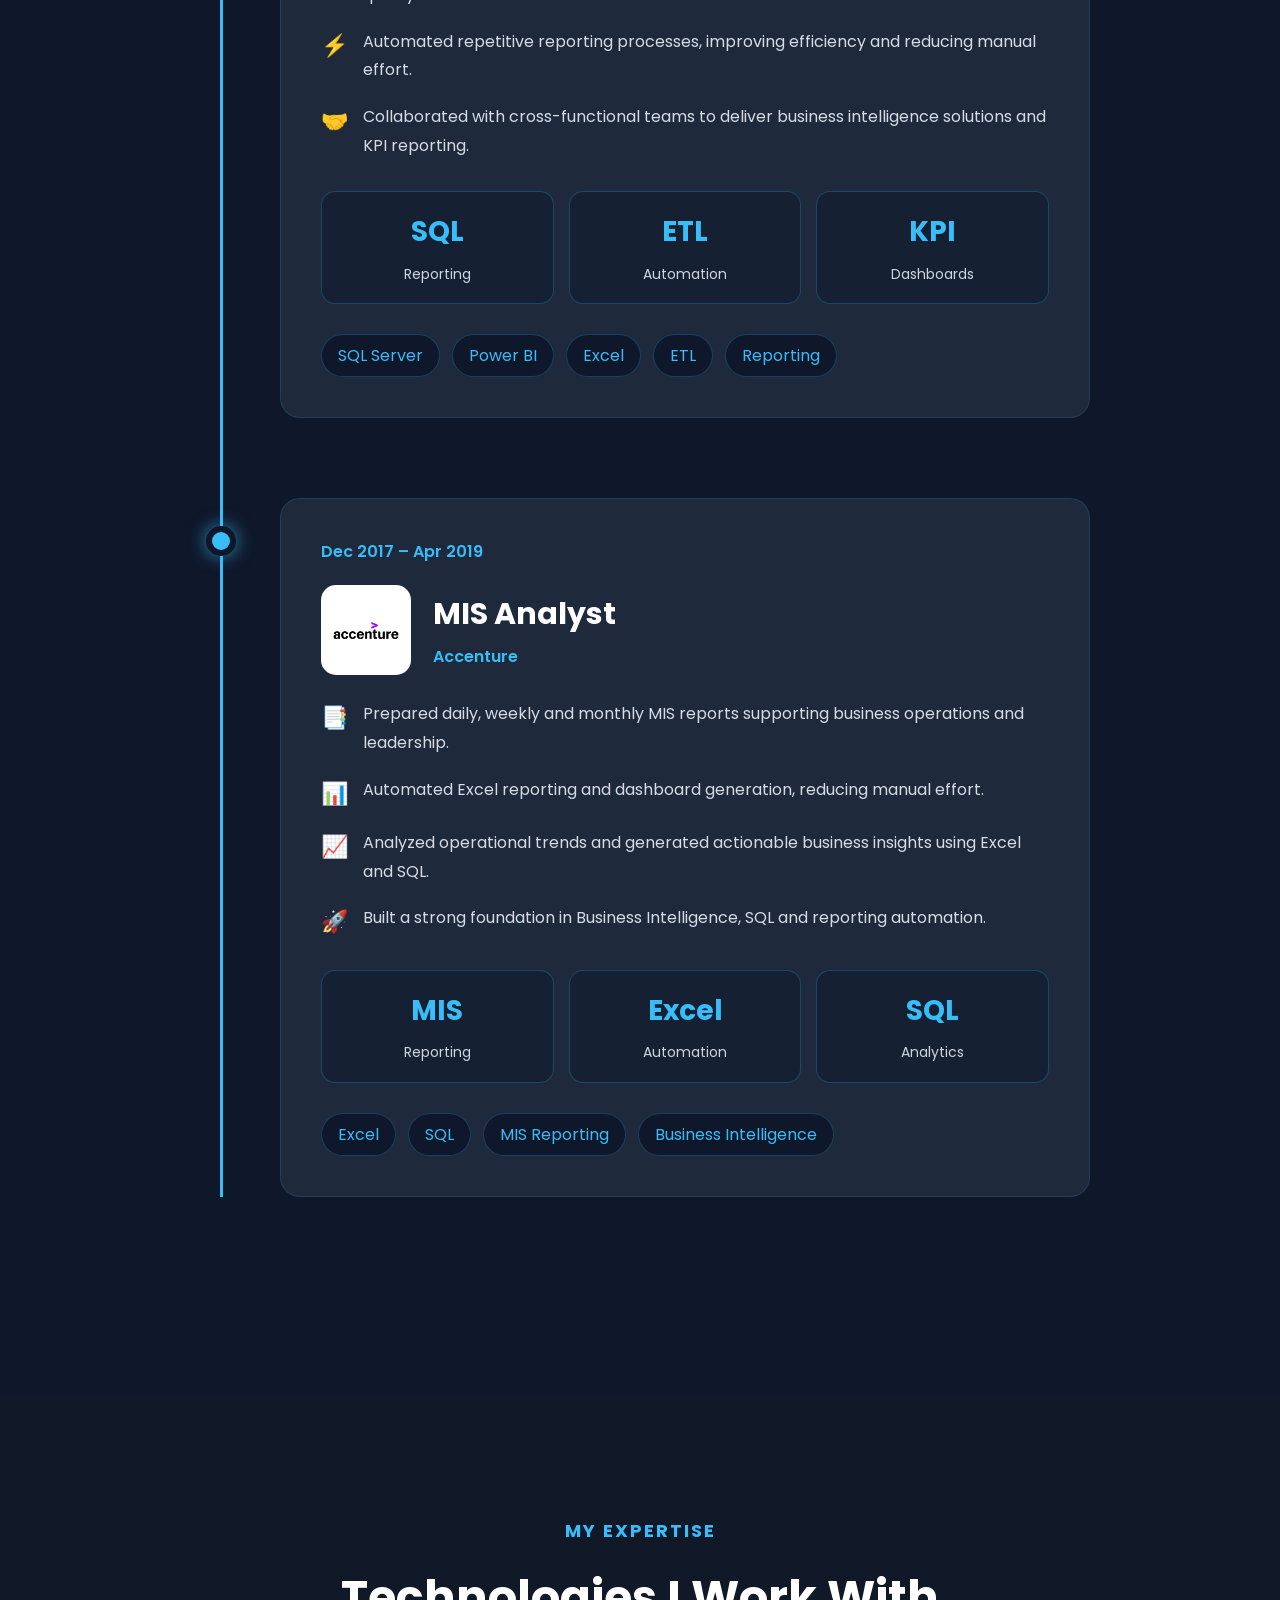
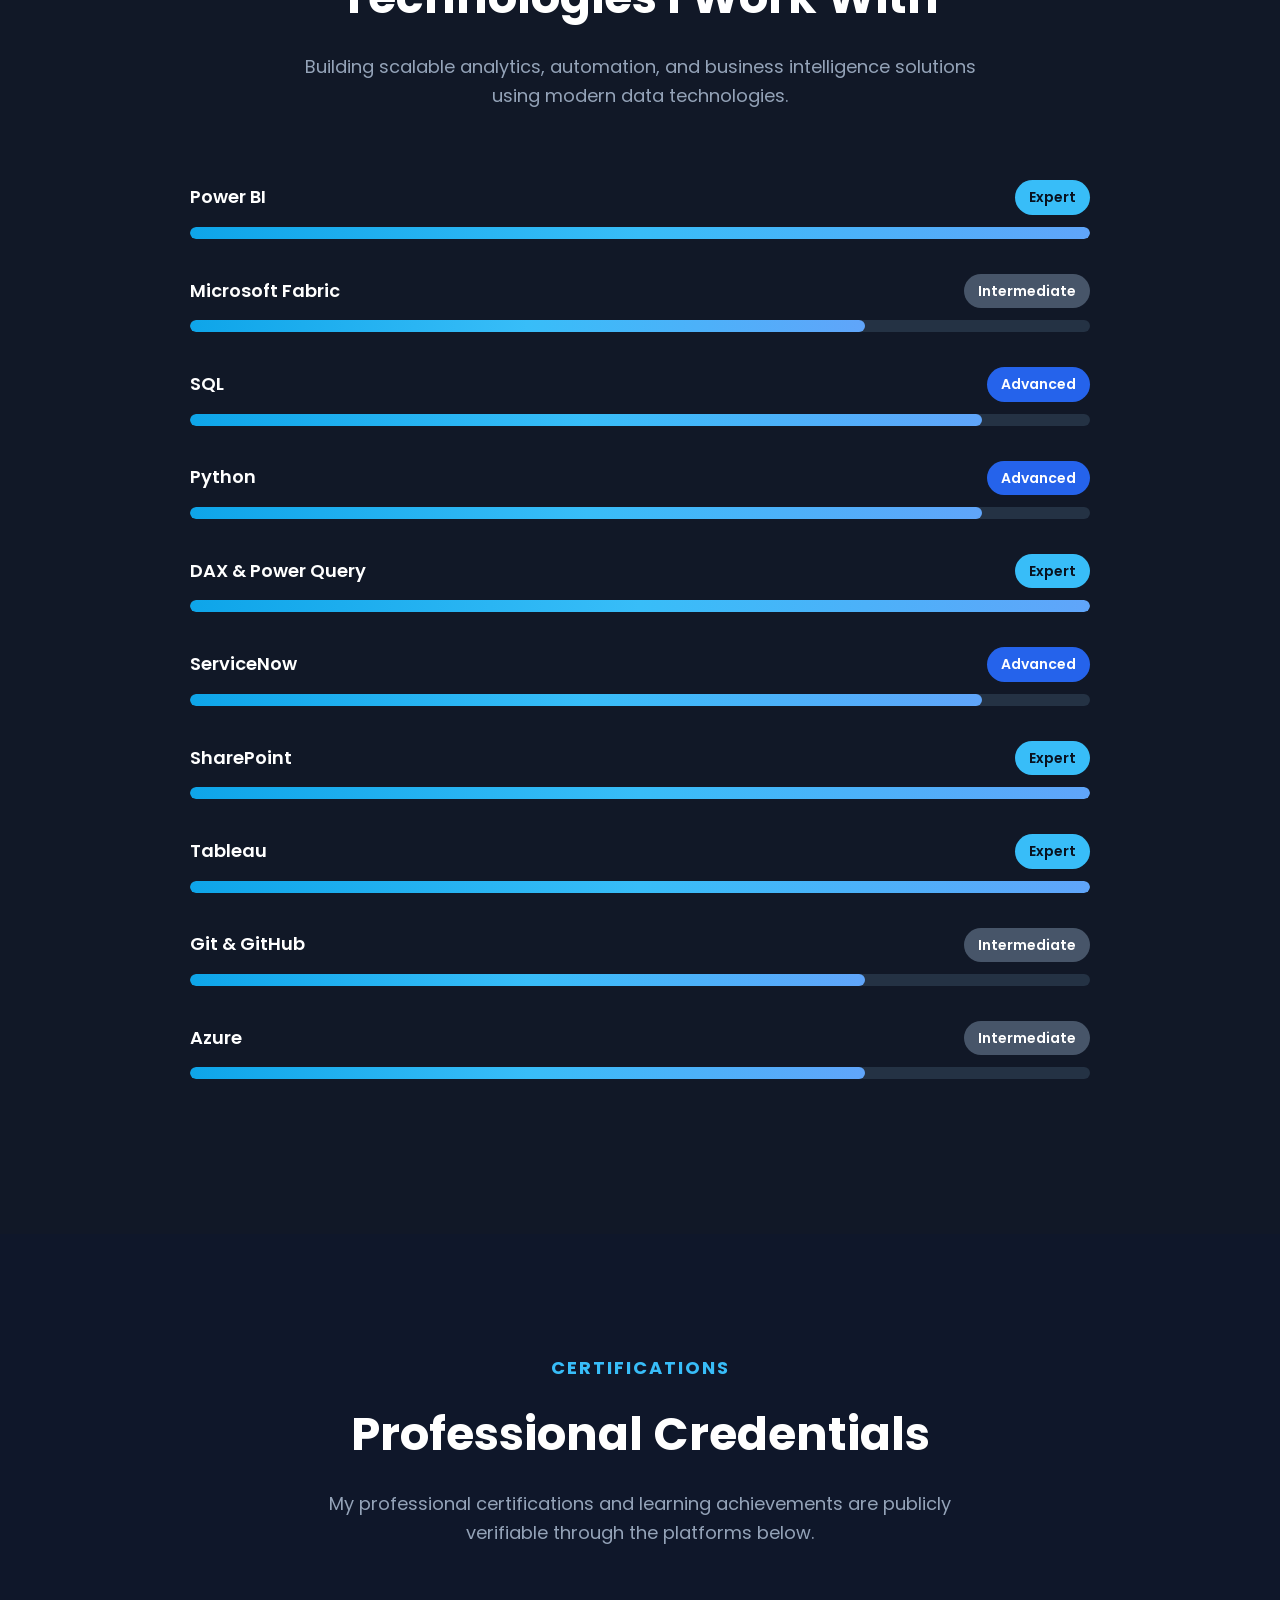
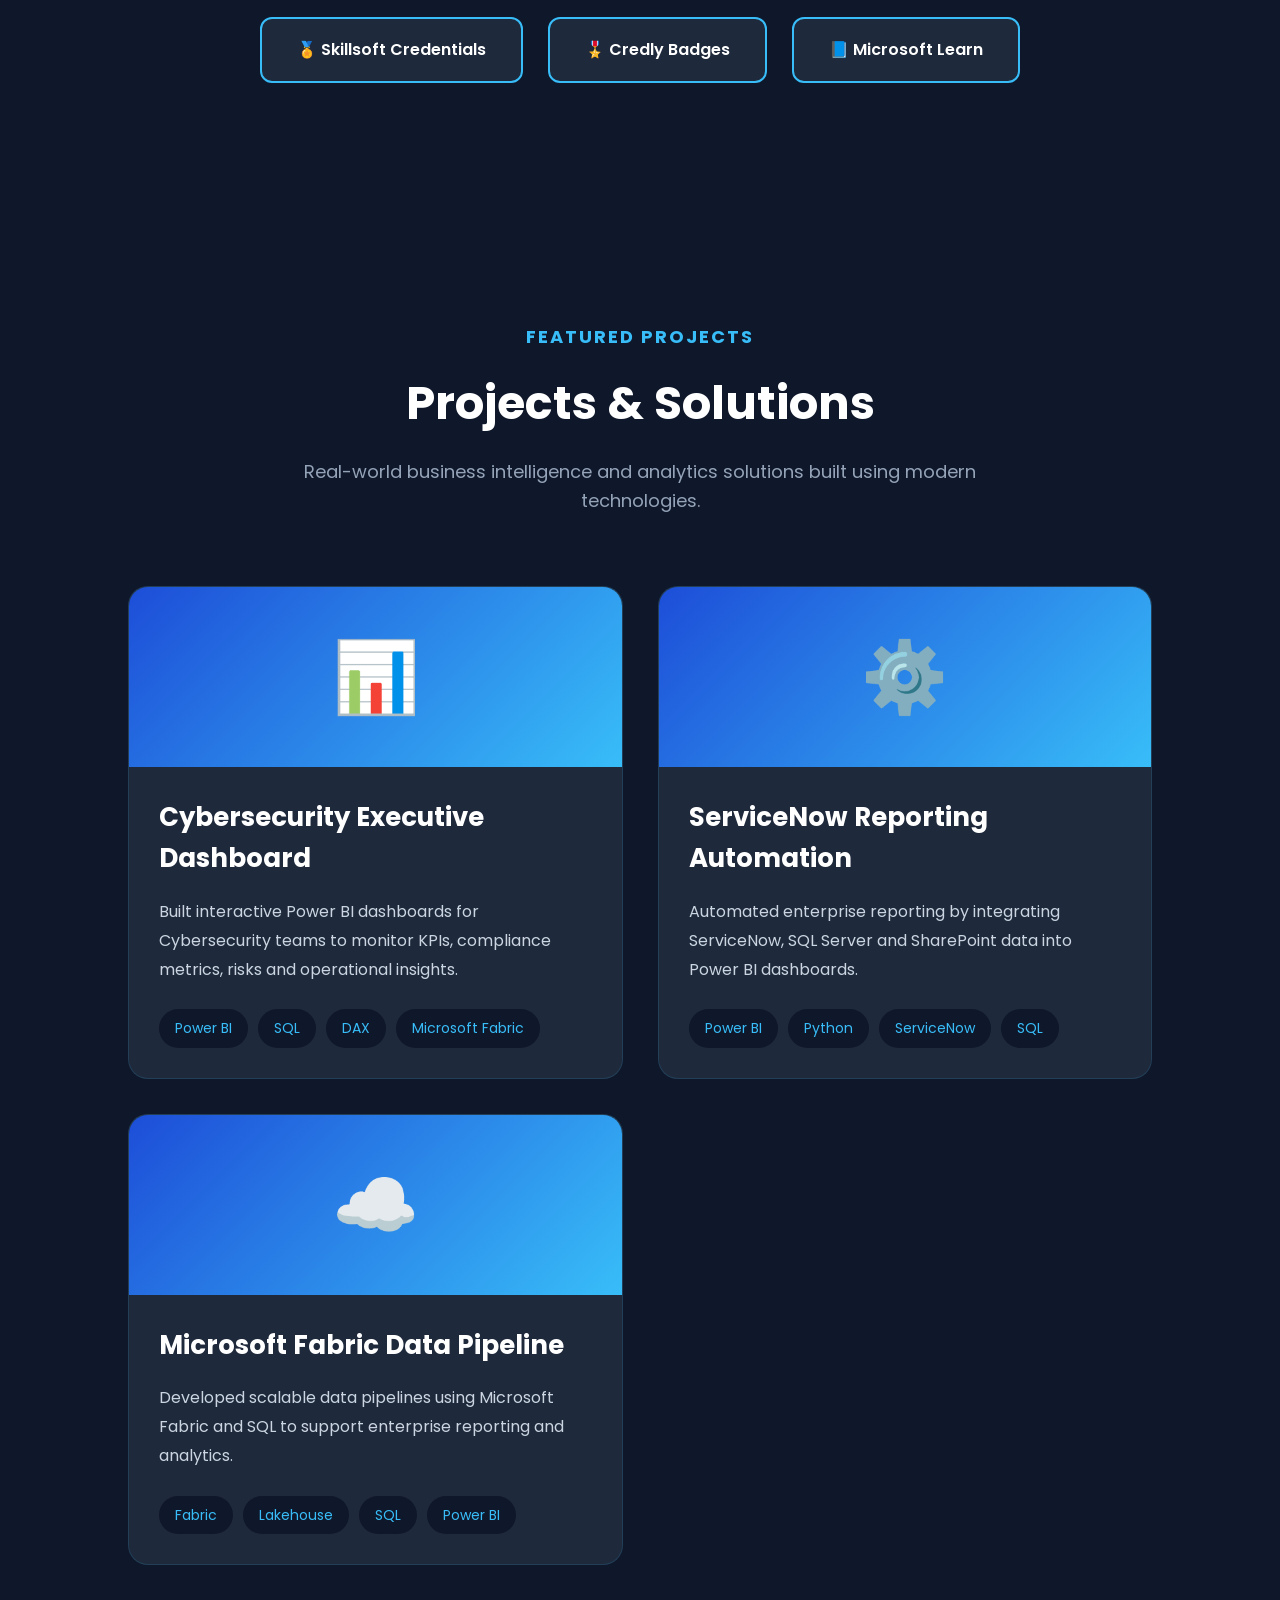
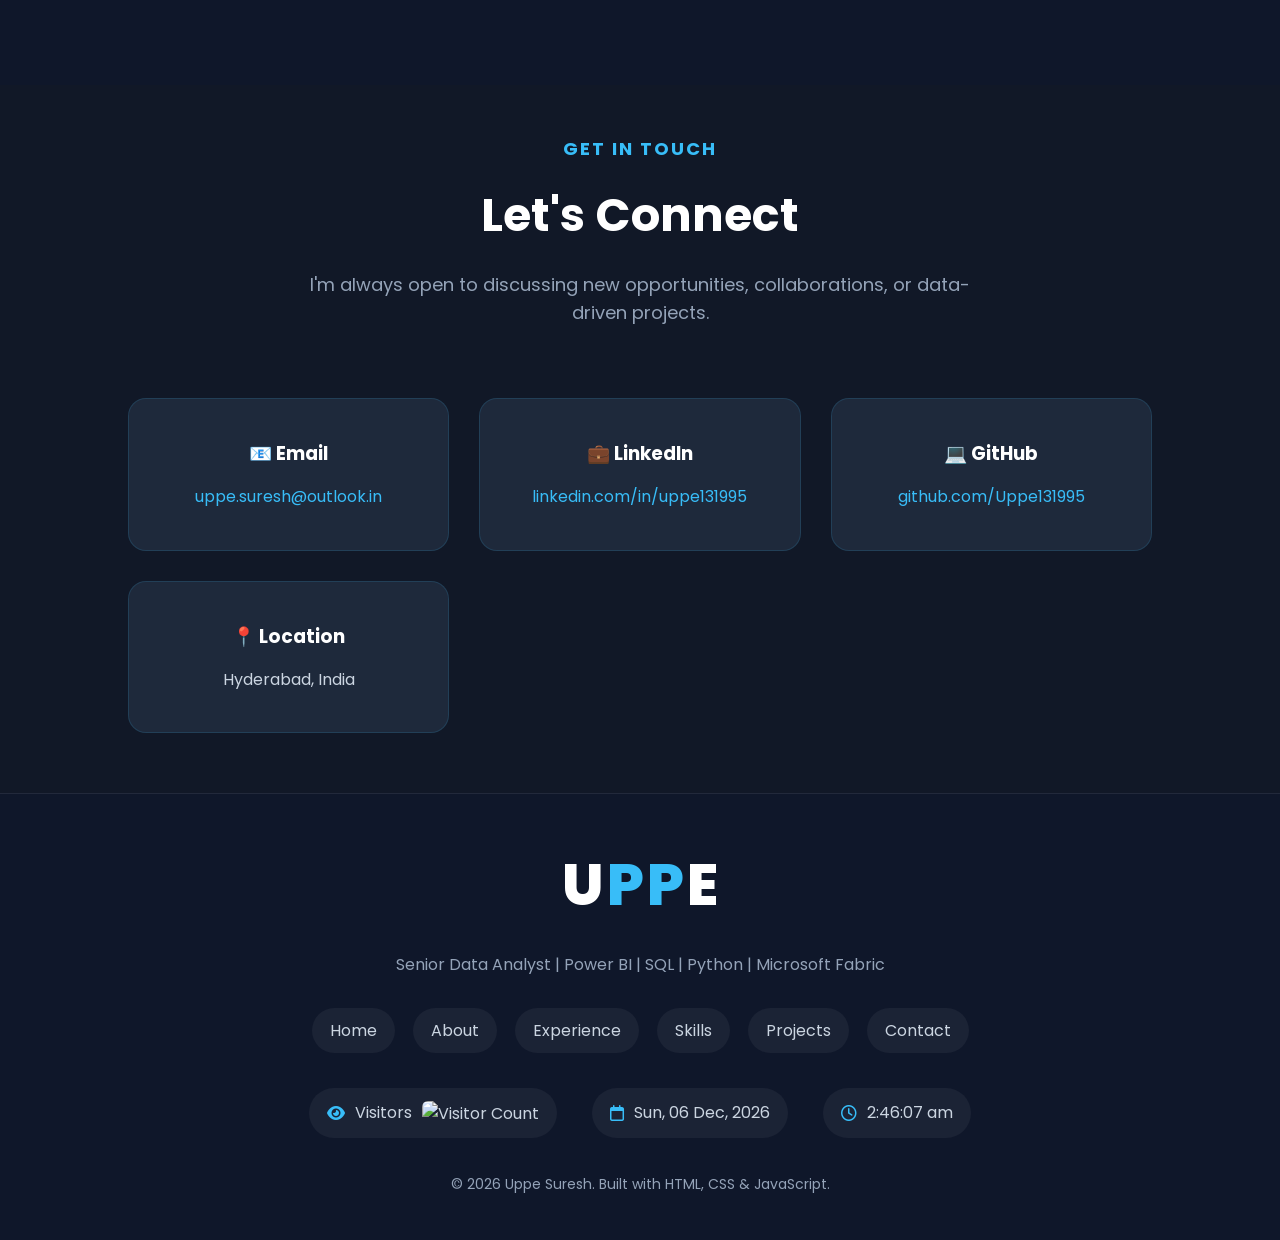
==== commit 0ce398e5: "Update index.html" ====
--- a/index.html
+++ b/index.html
@@ -5,7 +5,7 @@
     <meta charset="UTF-8">
     <meta name="viewport" content="width=device-width, initial-scale=1.0">
 
-    <title>Suresh Uppe | Senior Data Analyst | Power BI | SQL | Microsoft Fabric</title>
+    <title>Suresh Uppe | Portfolio</title>
 
     <meta name="description" content="Portfolio of Suresh Uppe, Senior Data Analyst specializing in Power BI, SQL, Microsoft Fabric, Python, Tableau, and Business Intelligence.">
     <meta name="keywords" content="Power BI, SQL, Microsoft Fabric, Data Analyst, Python, Tableau, Portfolio">
